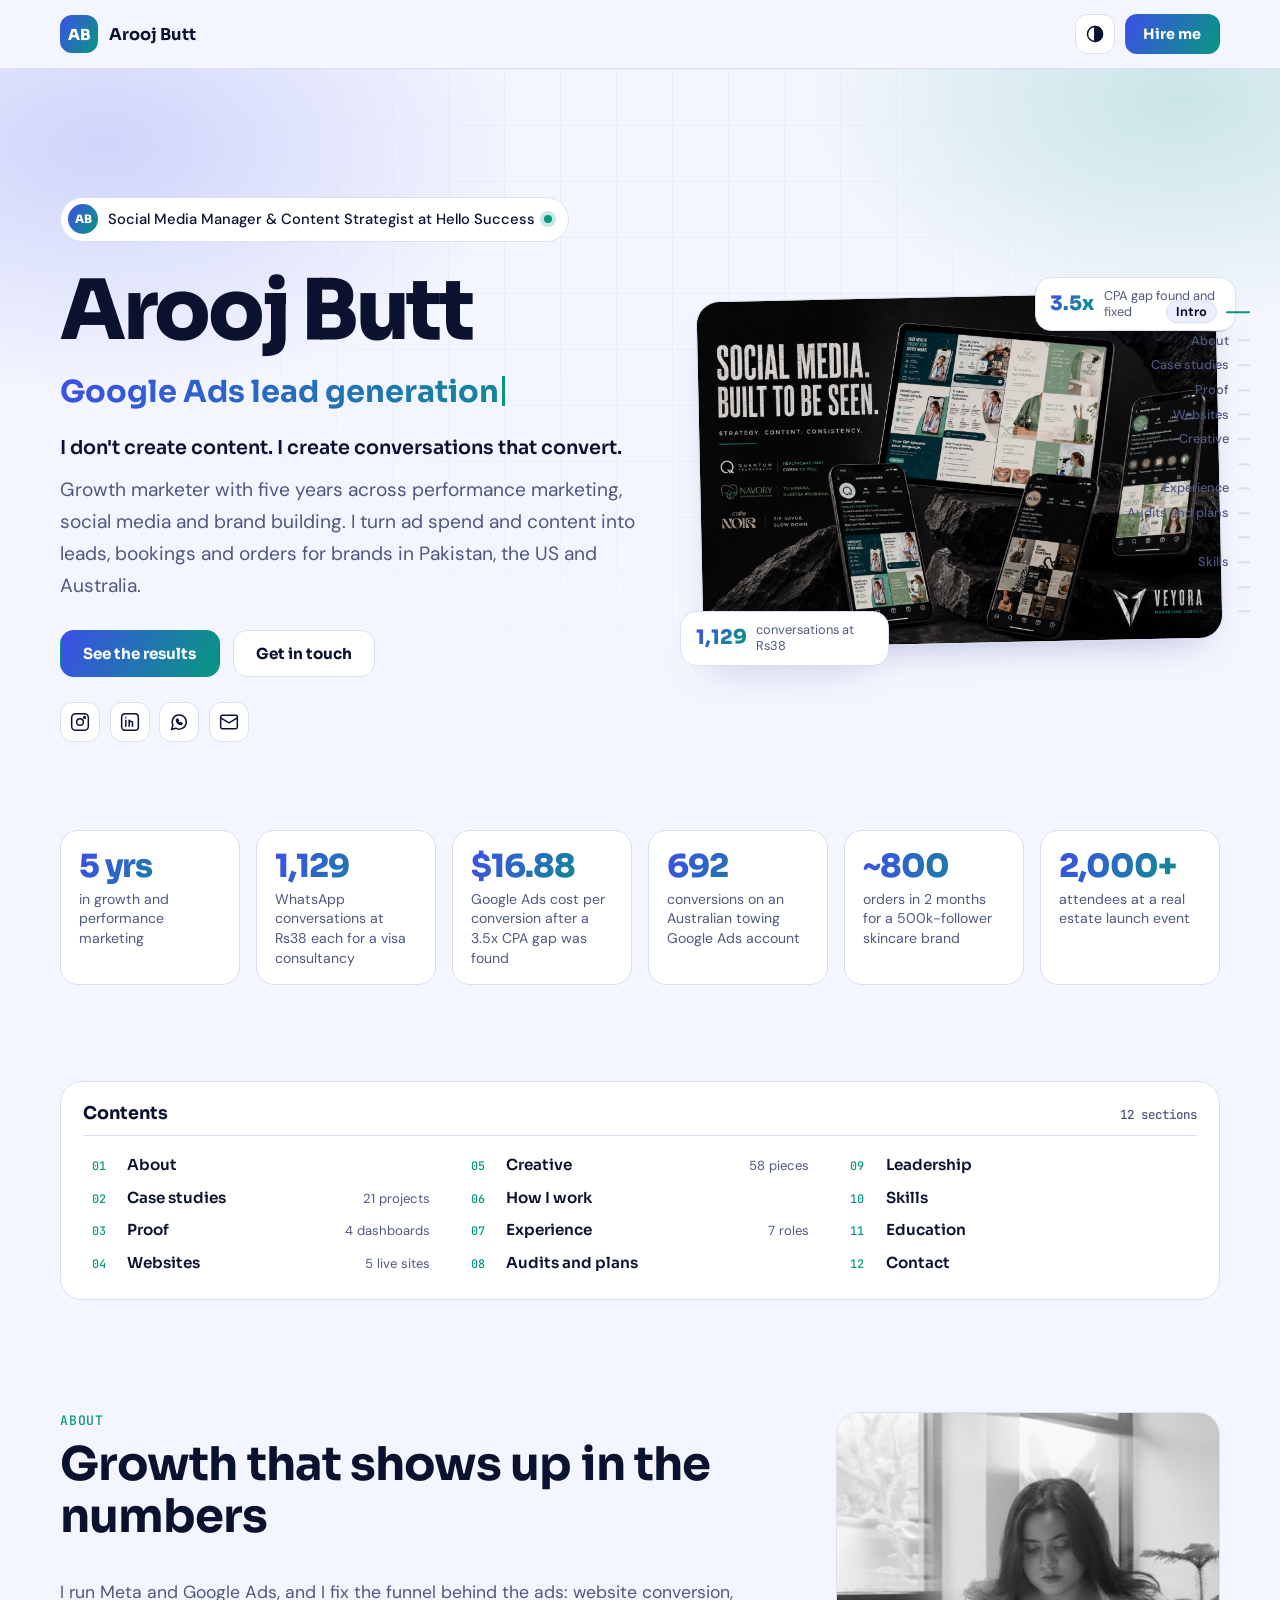
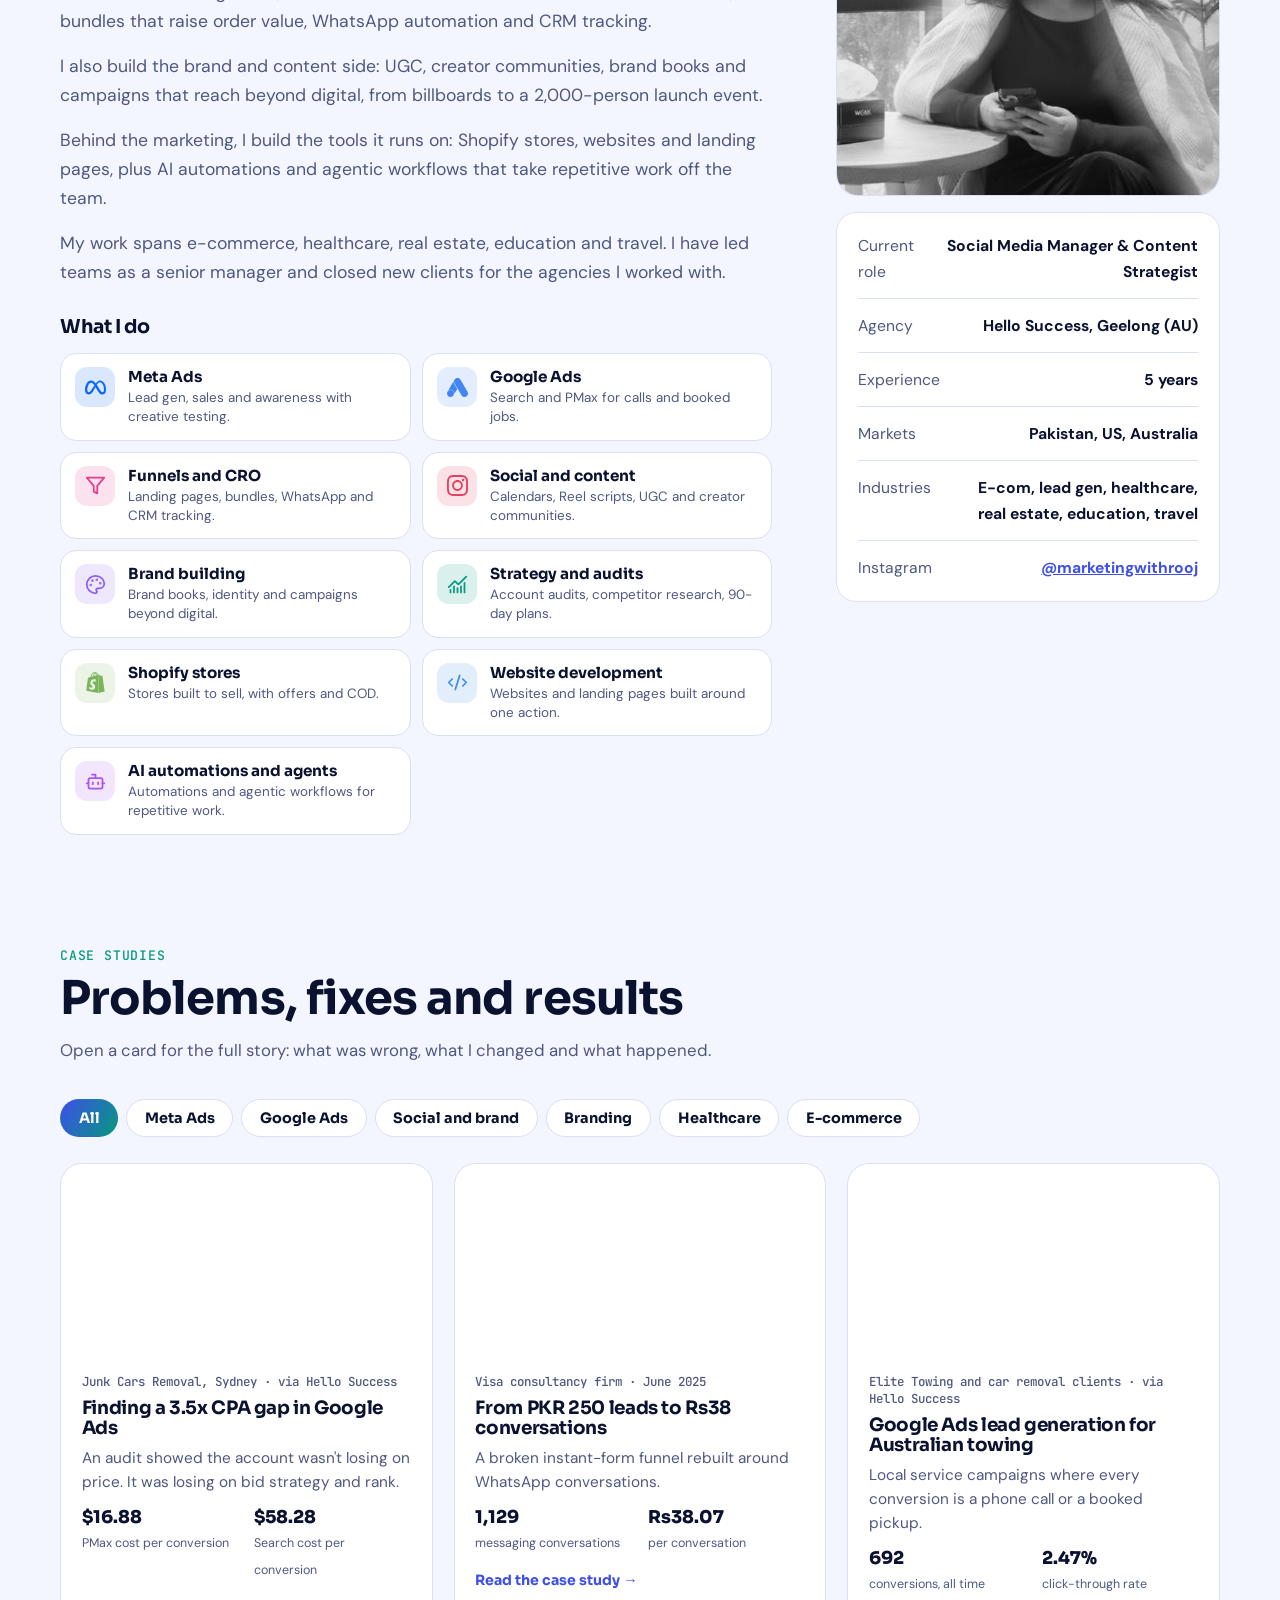
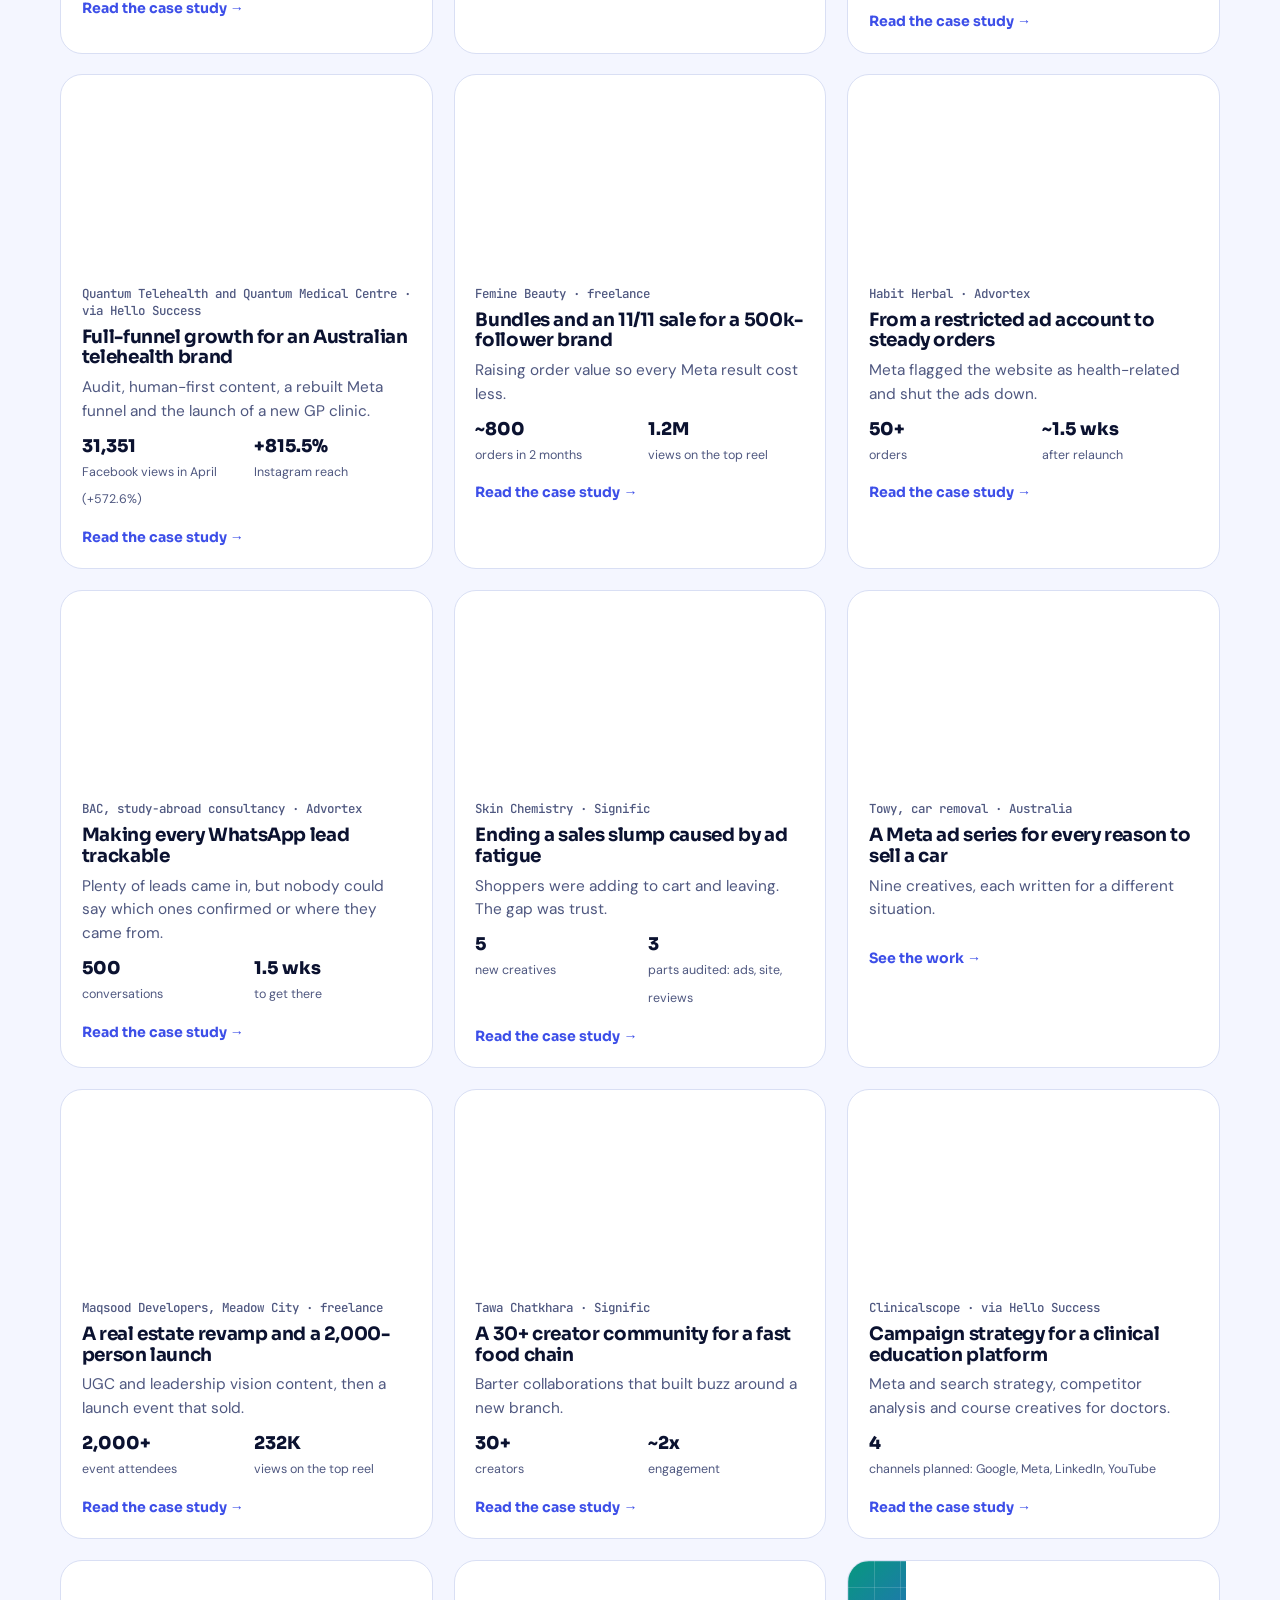
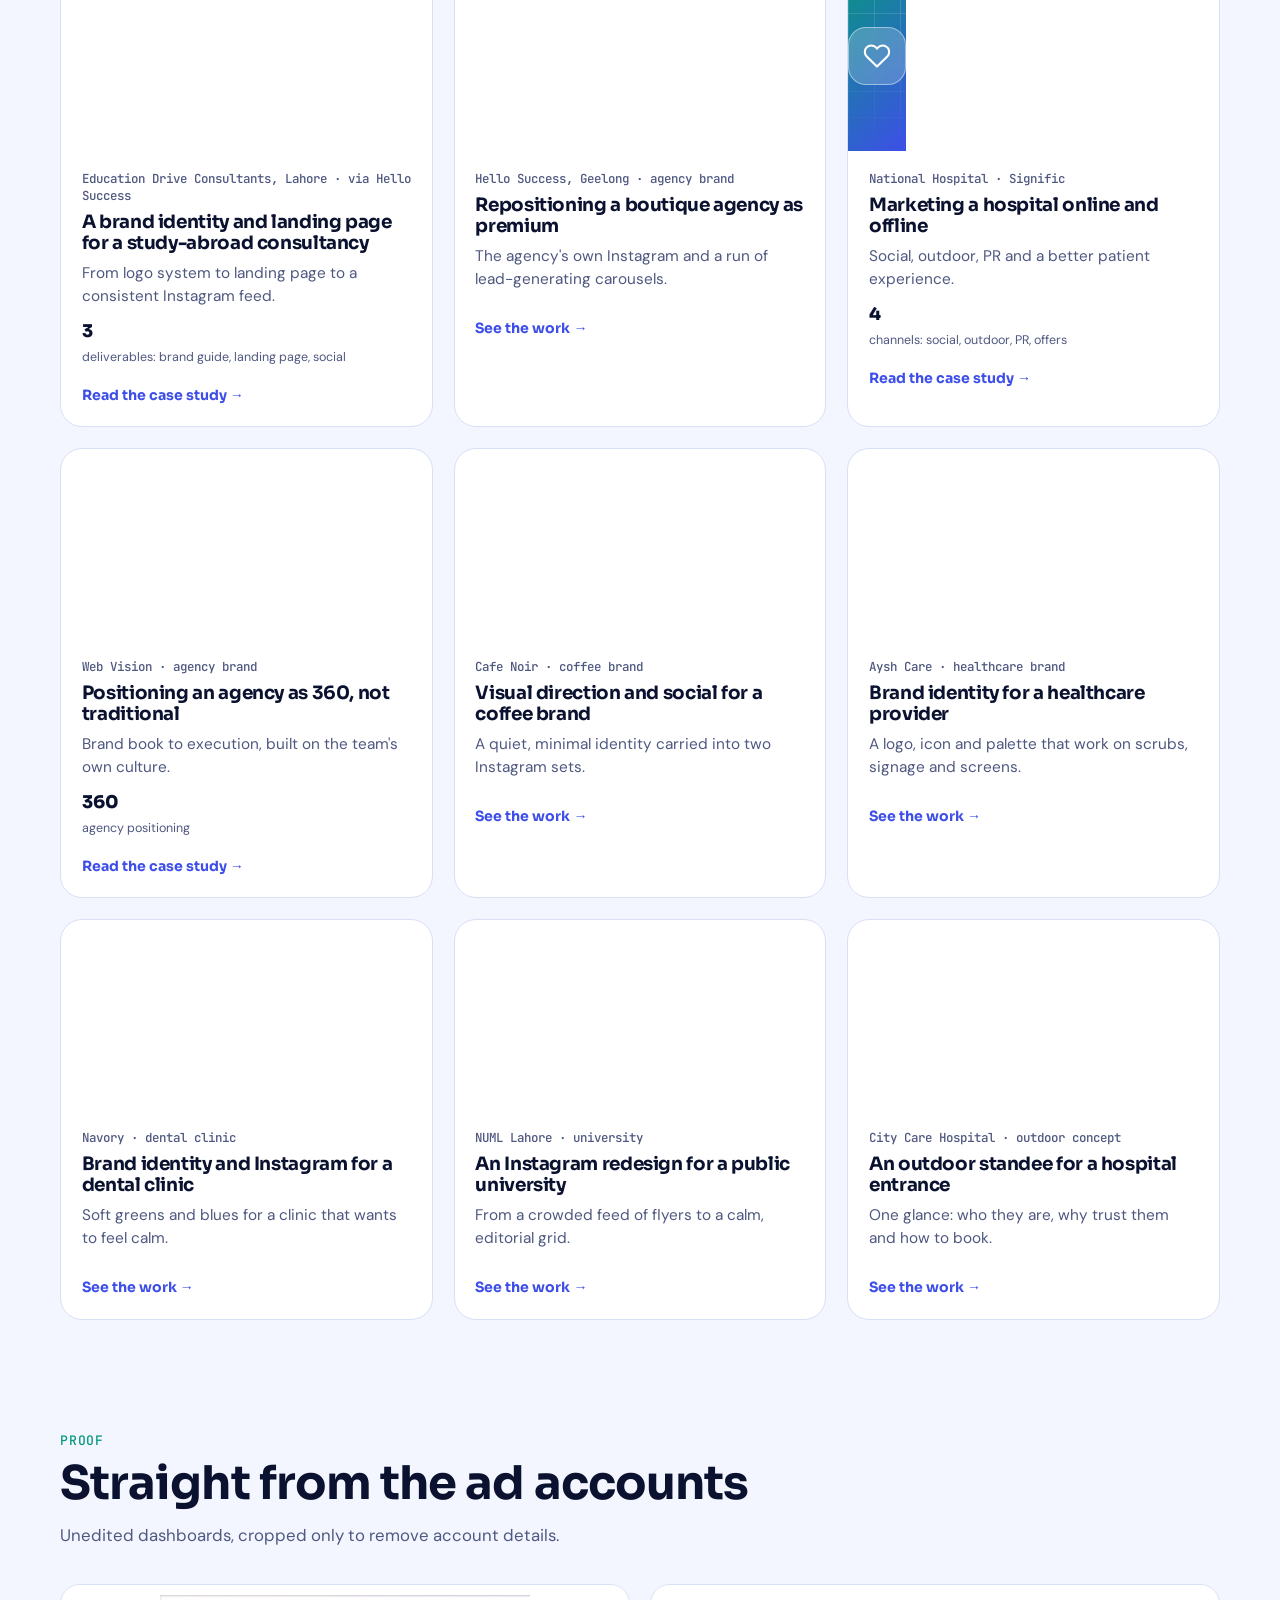
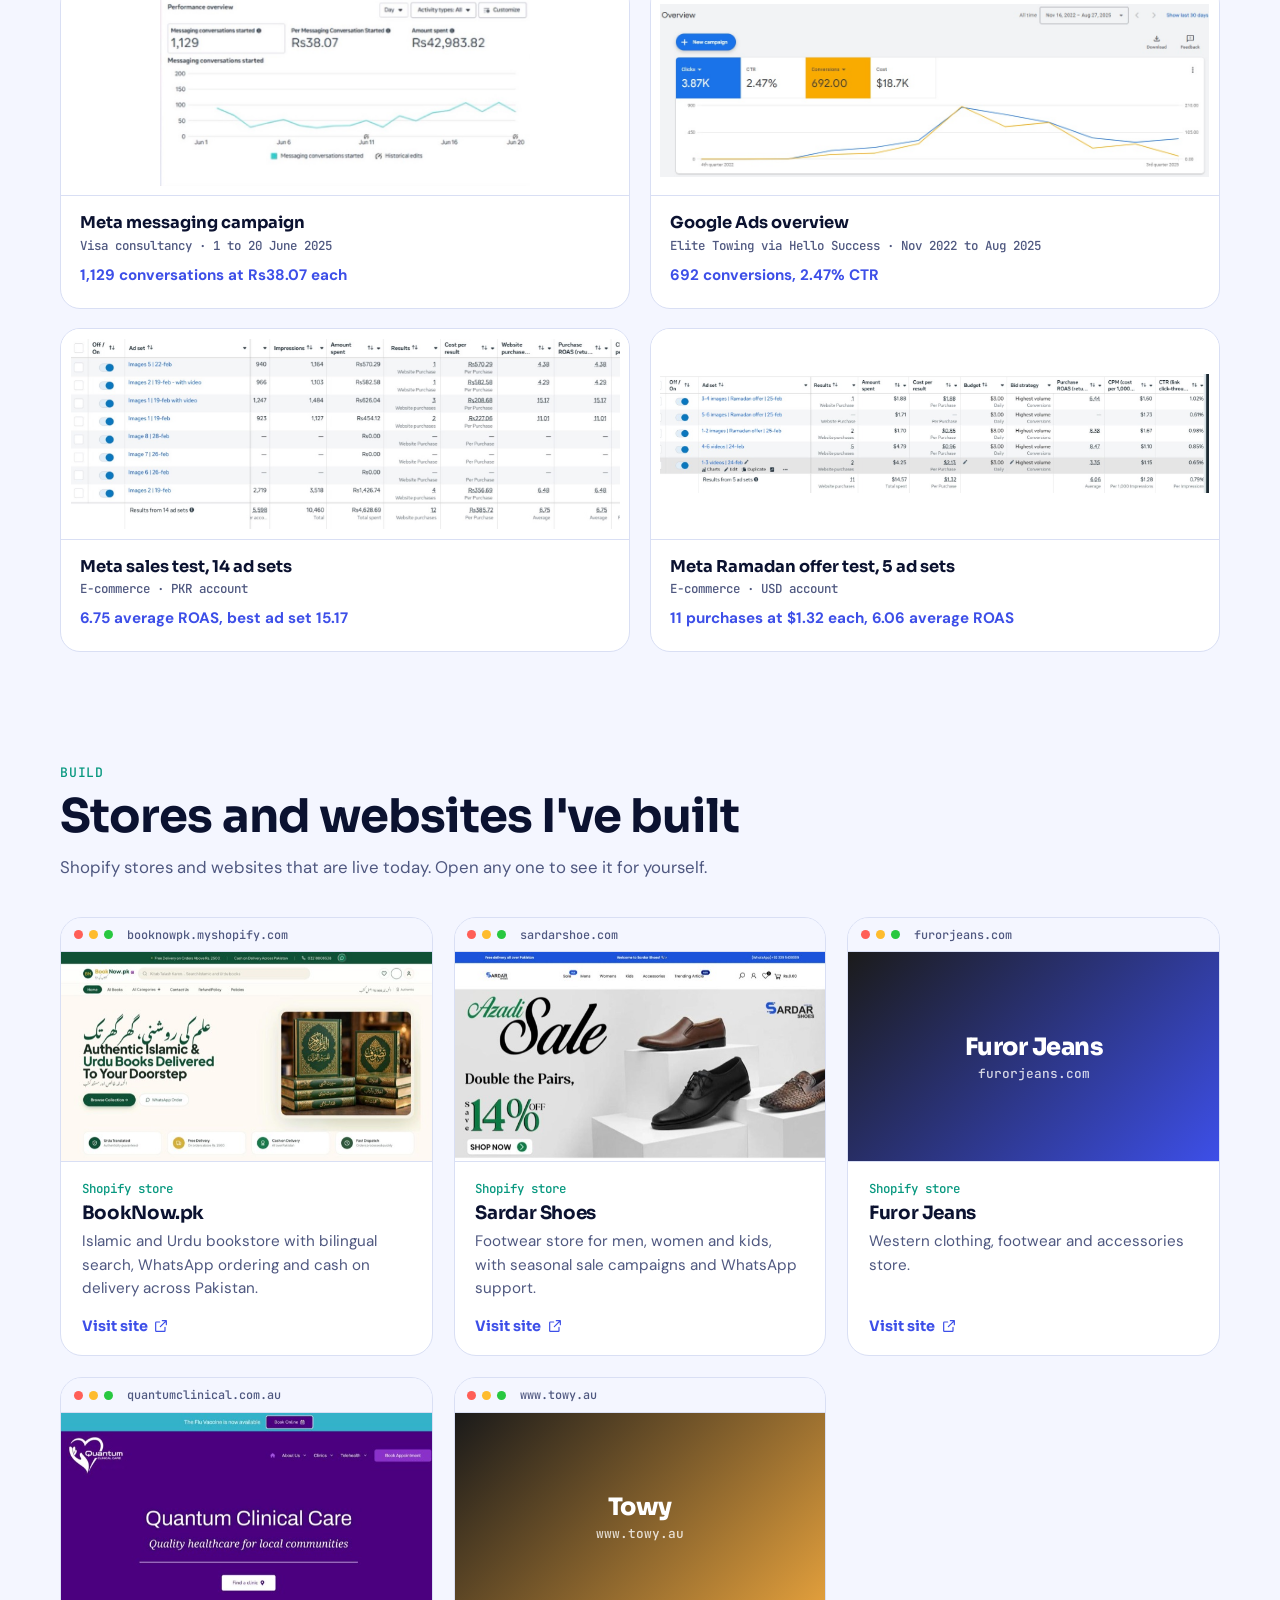
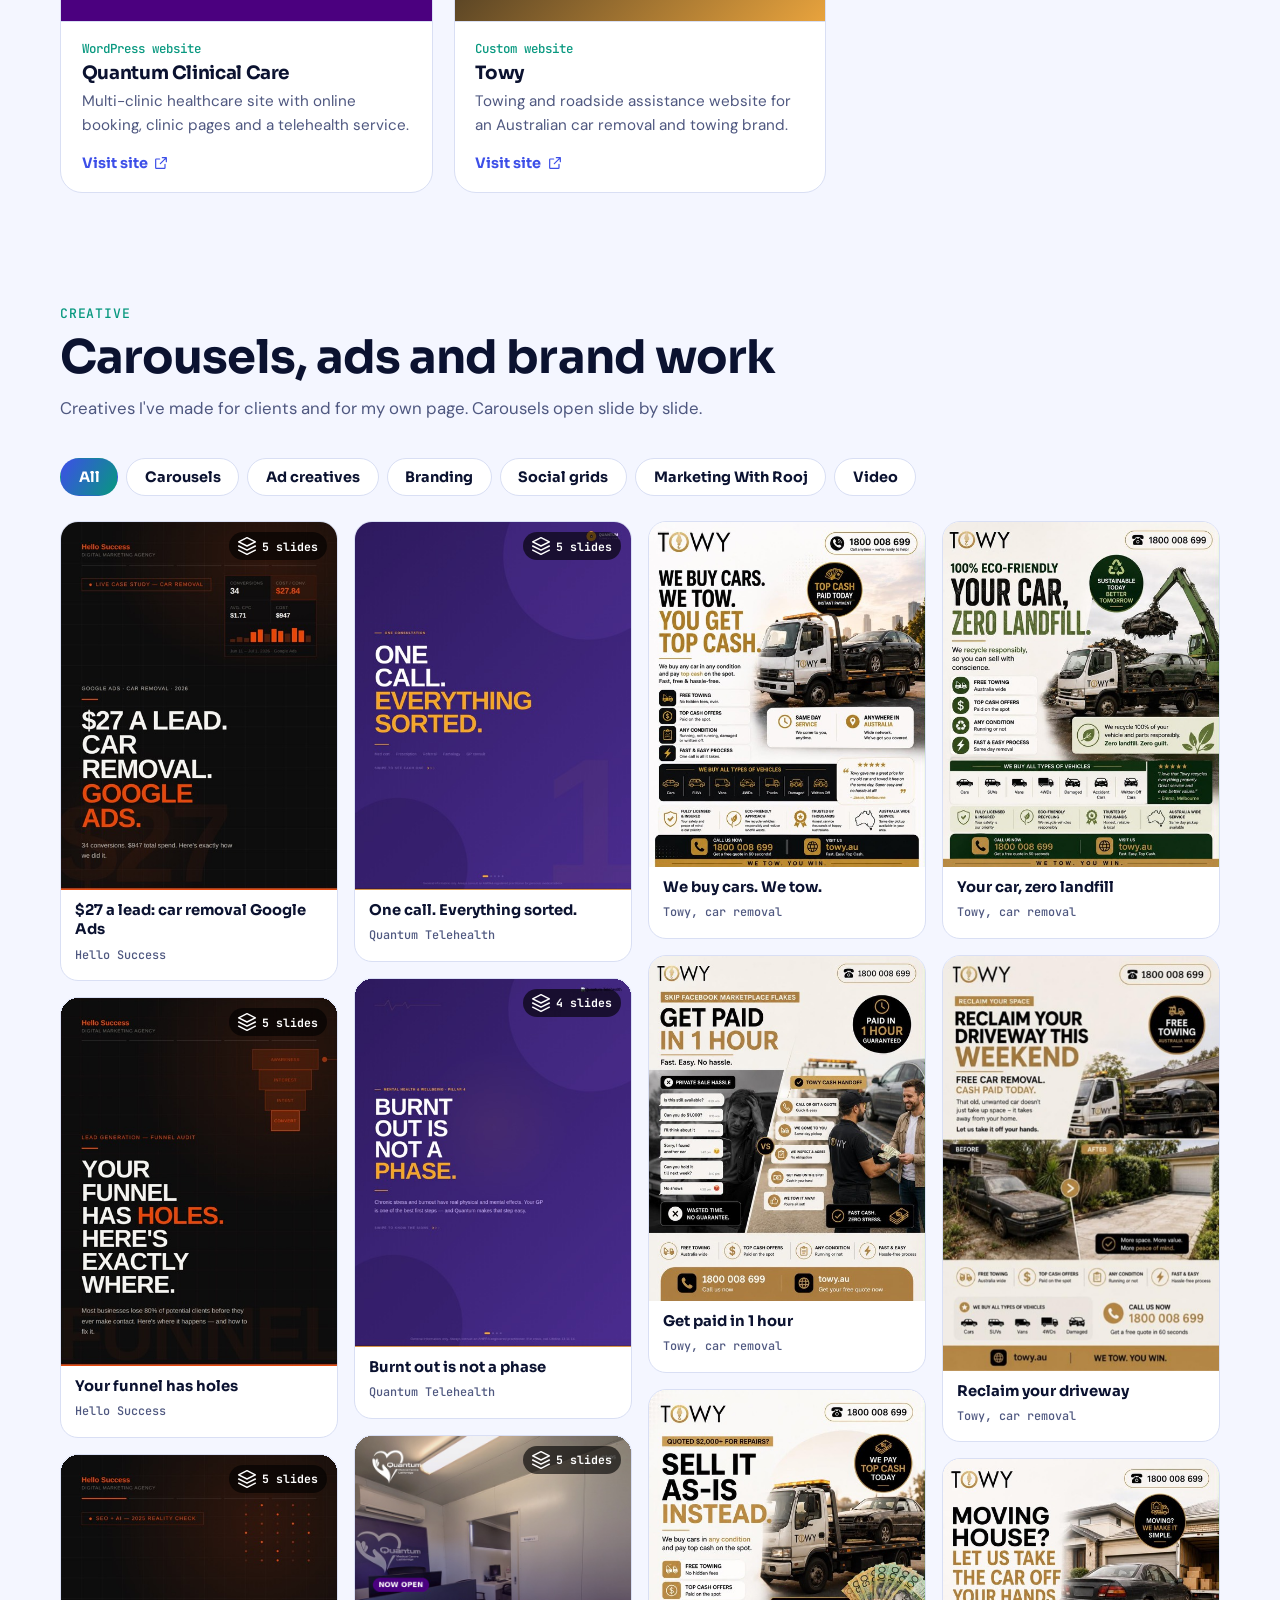
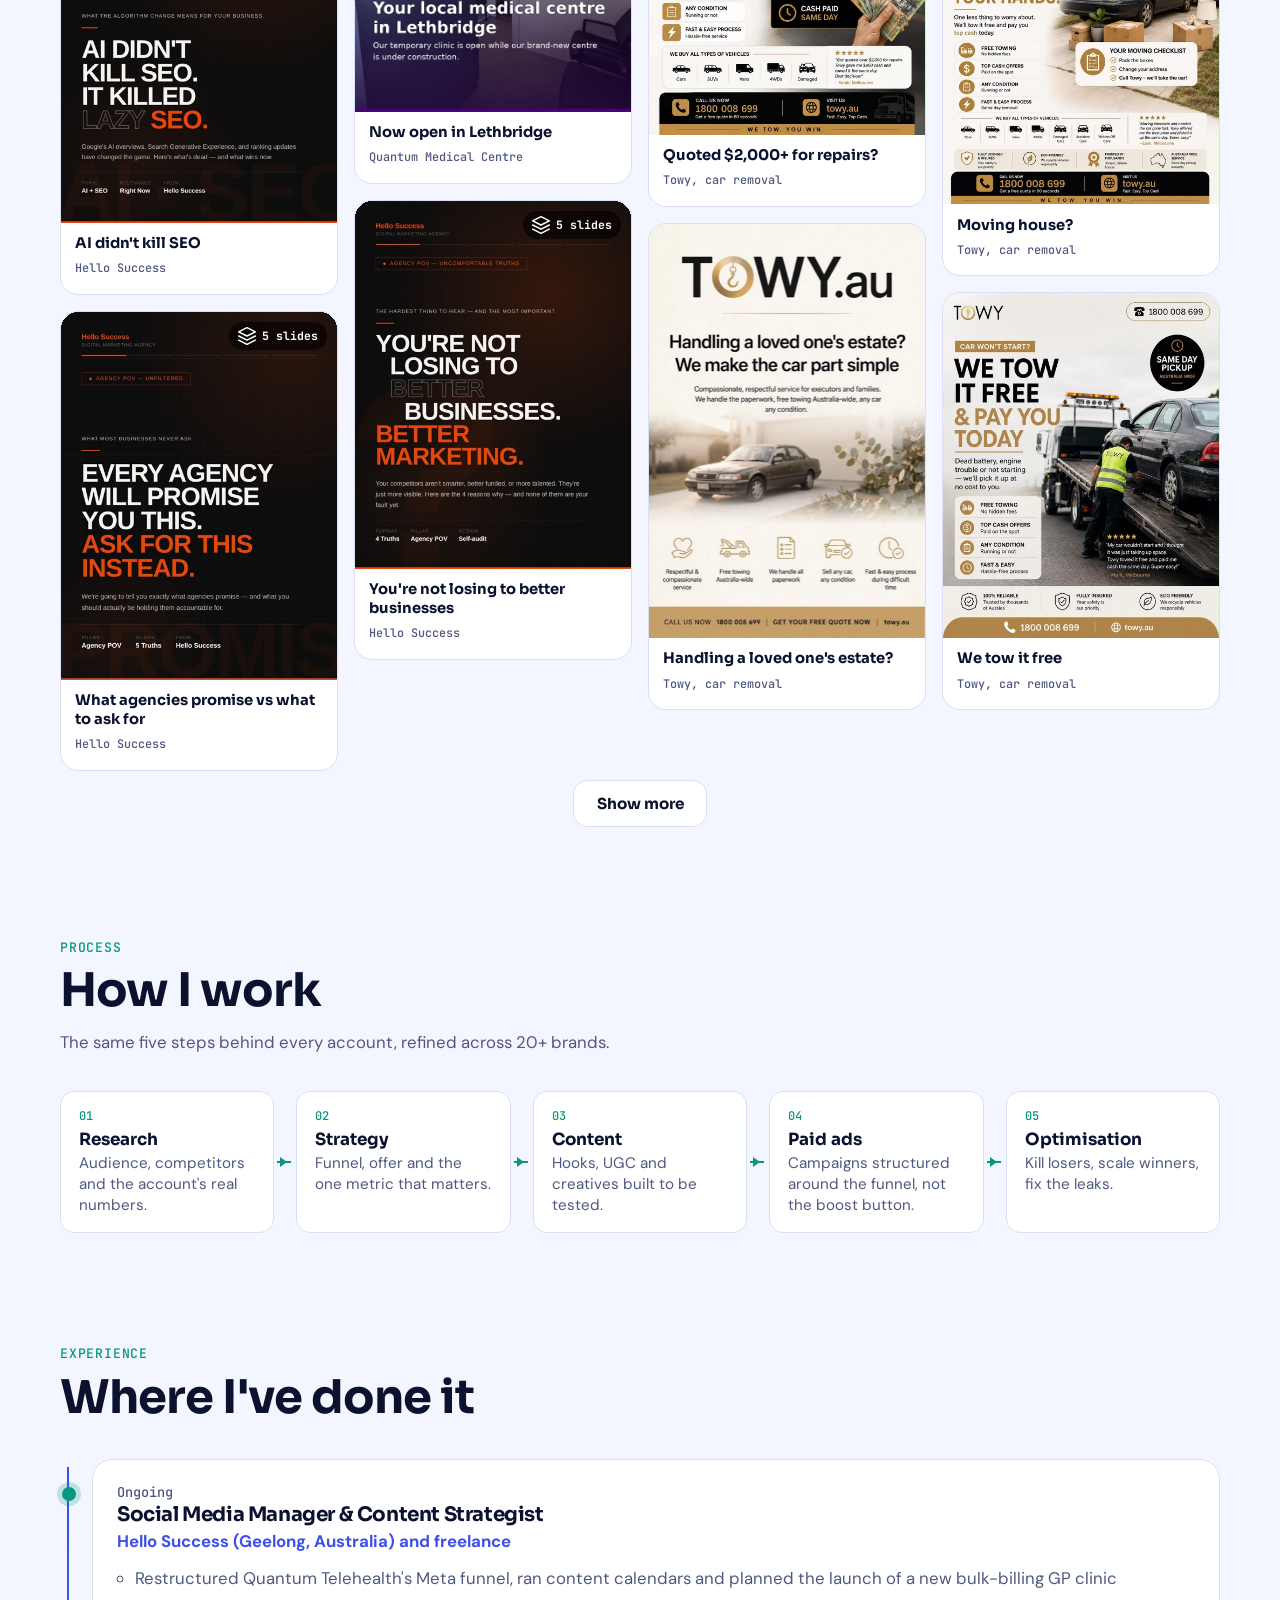
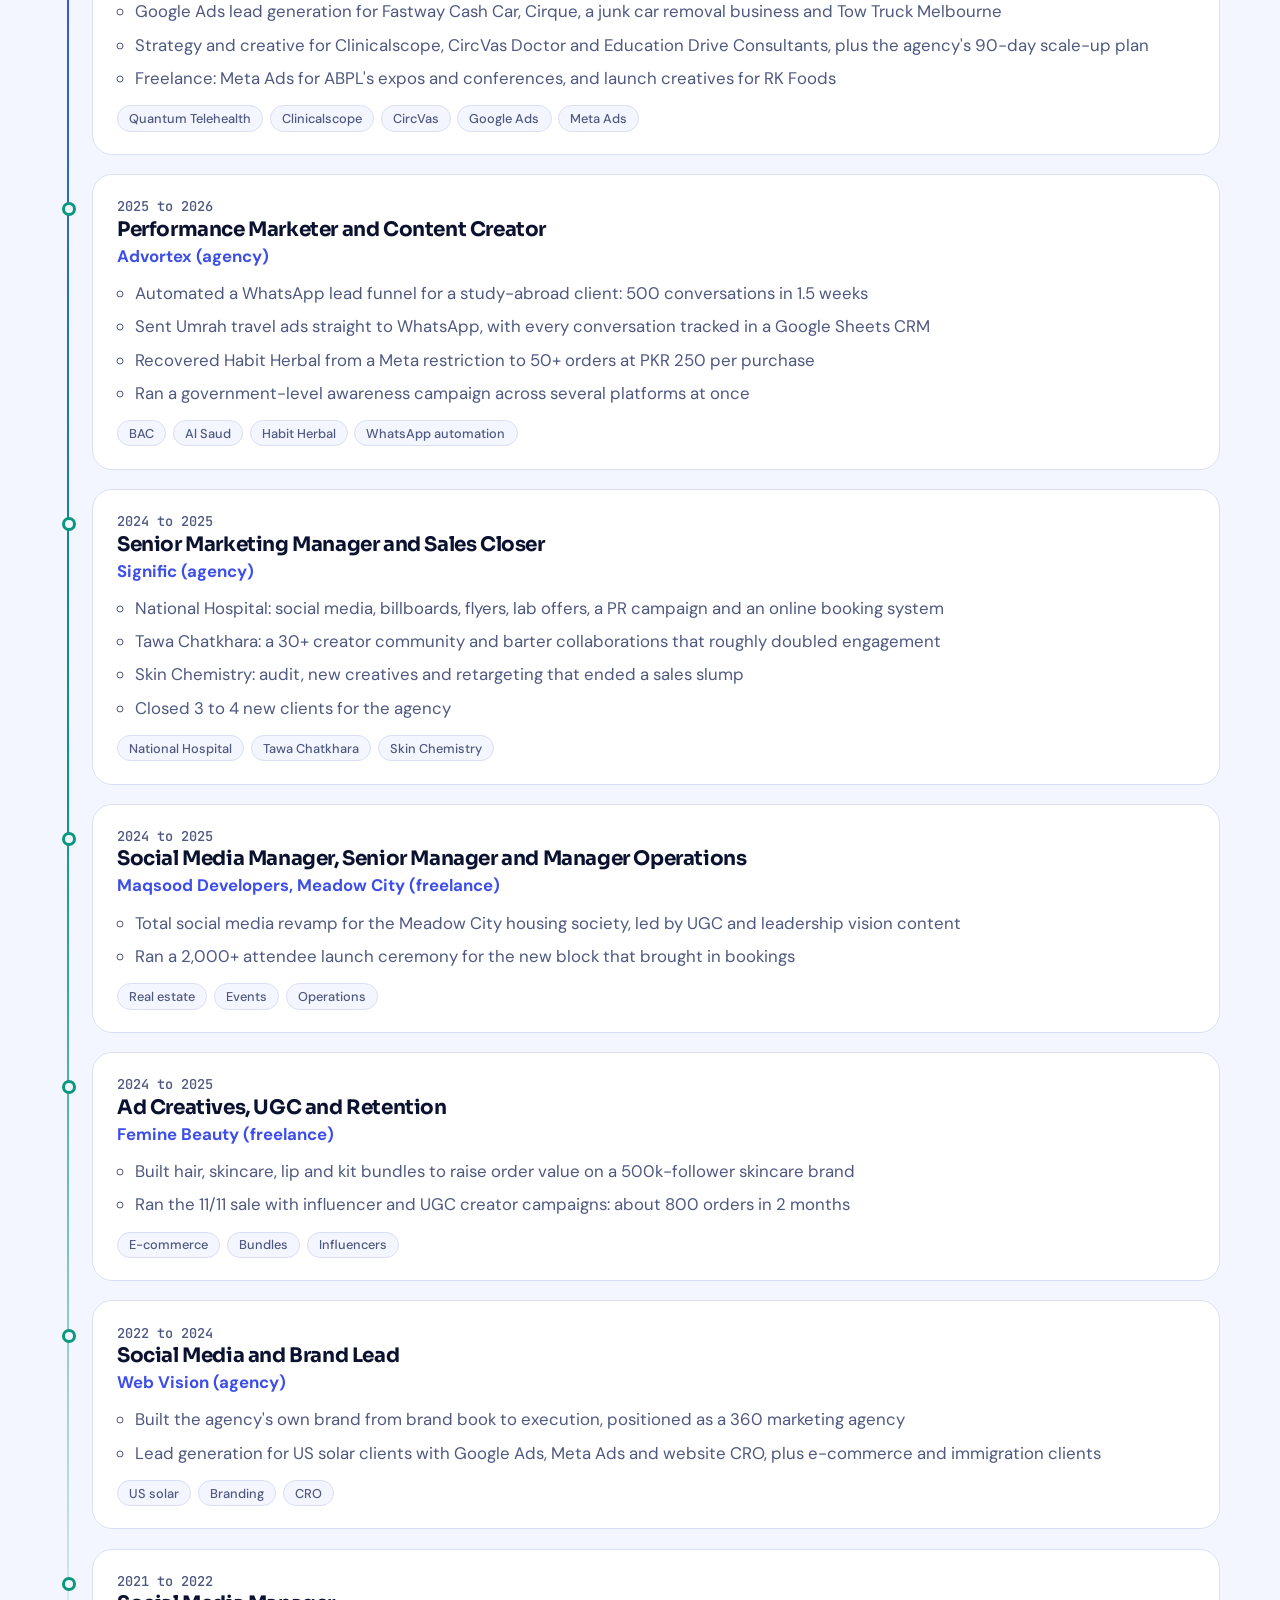
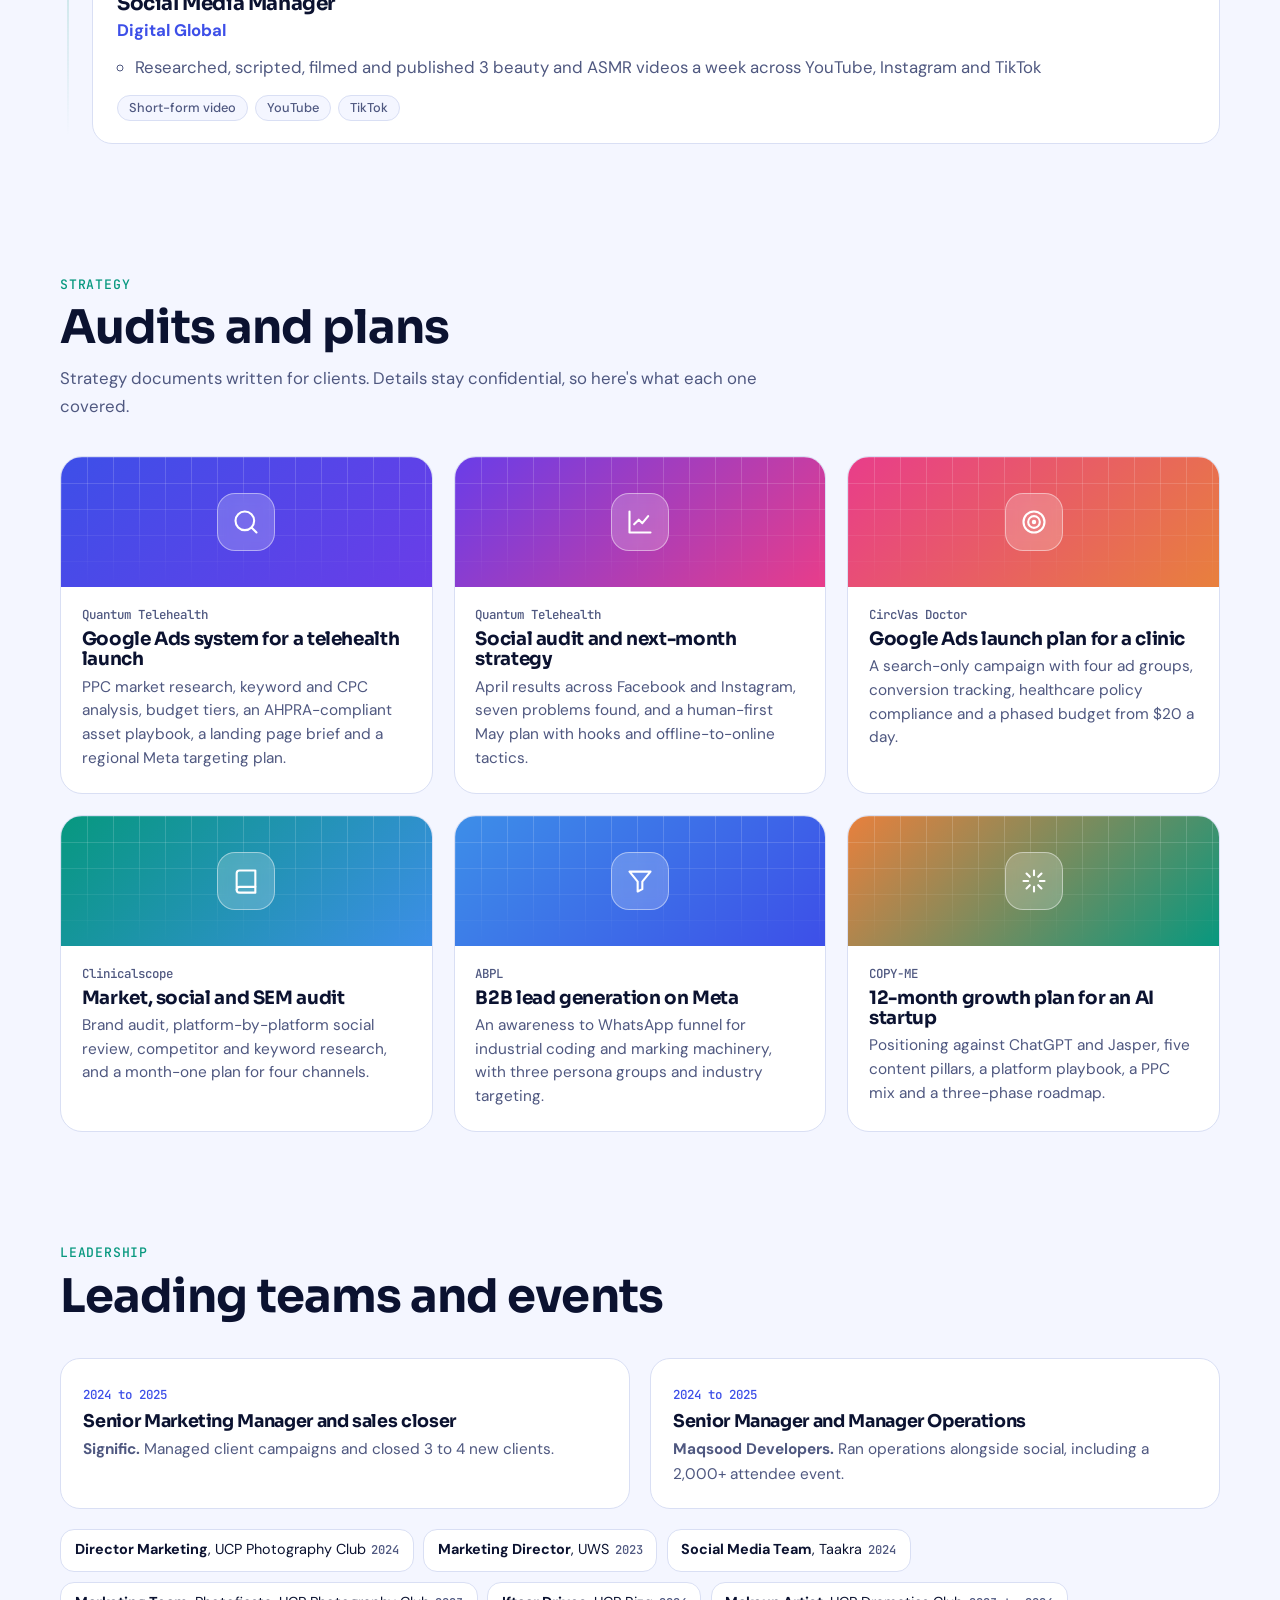
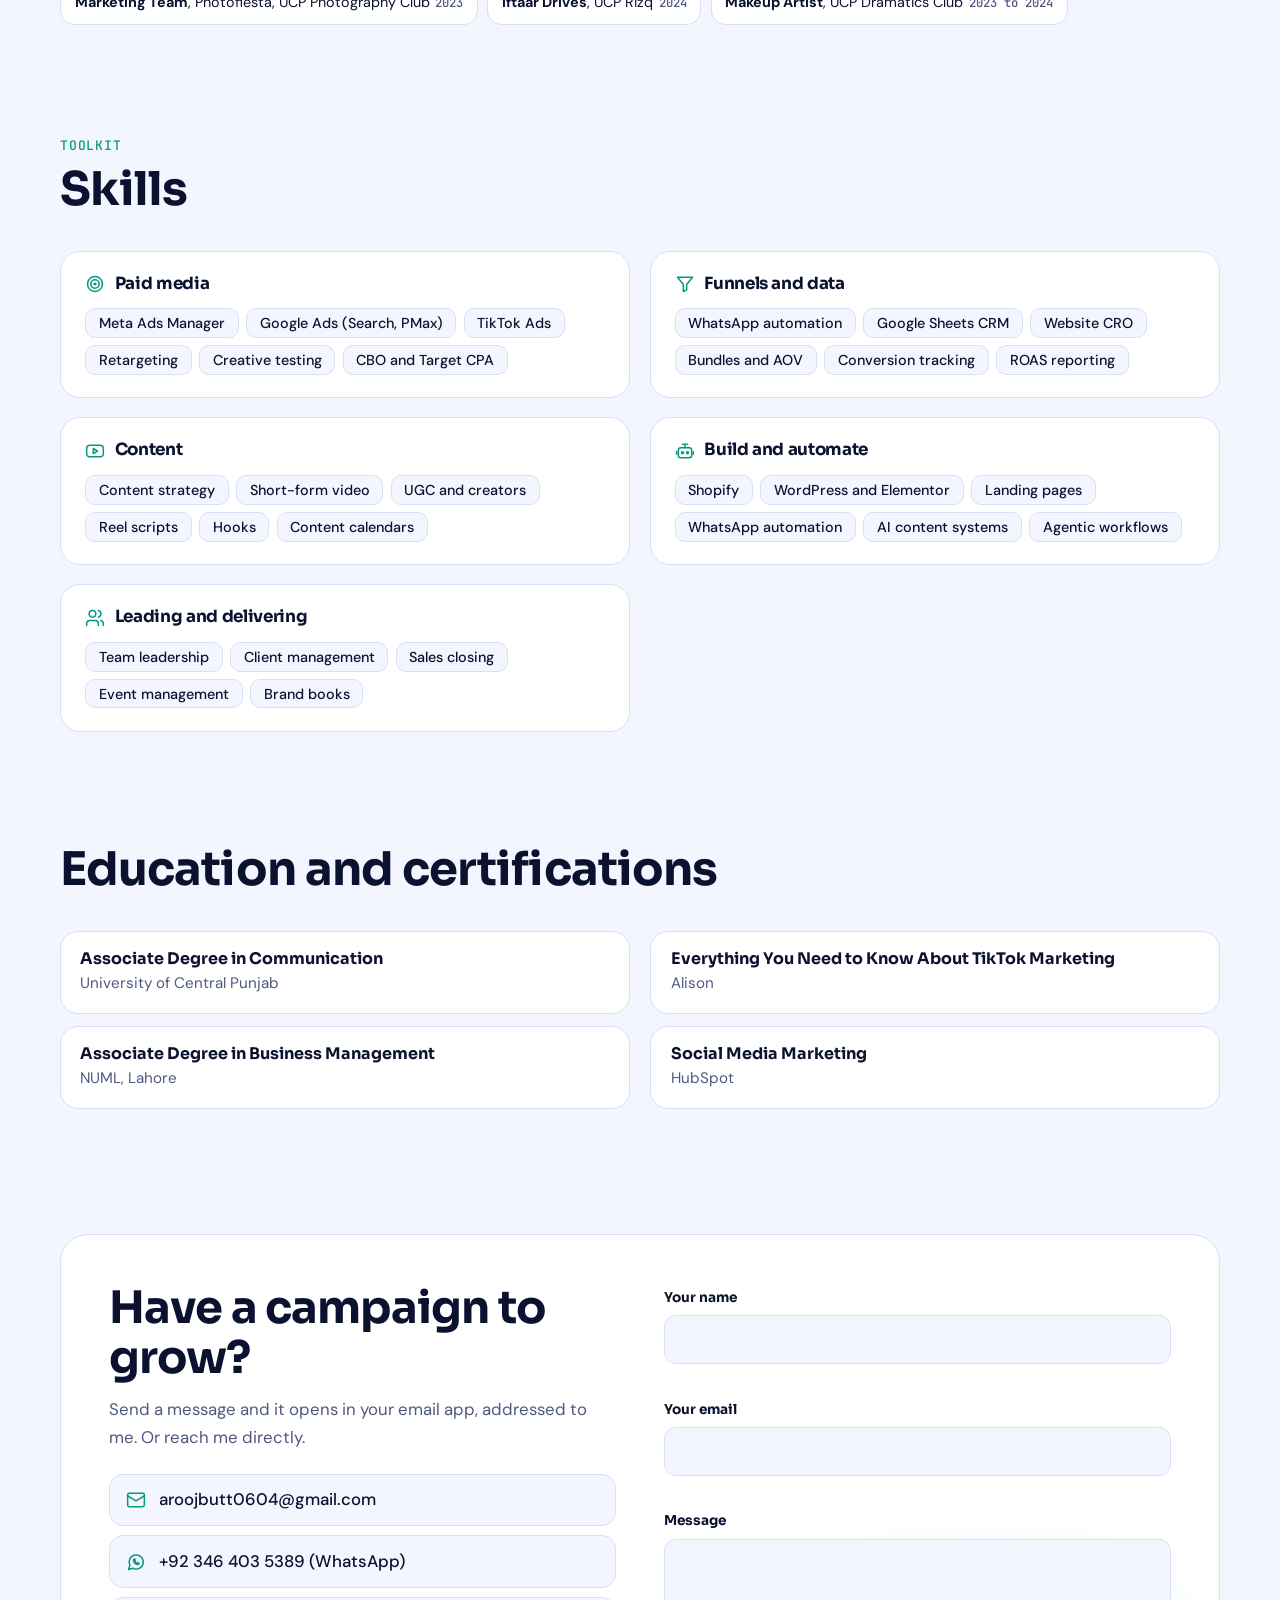
==== index.html @ a3a88d4b "Put services back inside About to remove the empty column gap The About text column was much shorter" ====
<!DOCTYPE html>
<html lang="en">
<head>
<meta charset="utf-8">
<meta name="viewport" content="width=device-width, initial-scale=1, viewport-fit=cover">
<title>Arooj Butt | Growth Marketing and Paid Advertising</title>
<meta name="description" content="Arooj Butt is a growth marketer running Meta Ads, Google Ads, Shopify stores, websites, AI automations, WhatsApp funnels, UGC and brand building for brands in Pakistan, the US and Australia.">
<meta name="author" content="Arooj Butt">
<meta property="og:type" content="website">
<meta property="og:title" content="Arooj Butt | Growth Marketing and Paid Advertising">
<meta property="og:description" content="Arooj Butt is a growth marketer running Meta Ads, Google Ads, Shopify stores, websites, AI automations, WhatsApp funnels, UGC and brand building for brands in Pakistan, the US and Australia.">
<meta property="og:image" content="assets/img/og-image.jpg">
<meta name="twitter:card" content="summary_large_image">
<meta name="theme-color" content="#3D4FE8">
<link rel="icon" href="favicon.svg" type="image/svg+xml">
<link rel="preconnect" href="https://fonts.googleapis.com">
<link rel="preconnect" href="https://fonts.gstatic.com" crossorigin>
<link href="https://fonts.googleapis.com/css2?family=Sora:wght@500;600;700;800&family=DM+Sans:ital,opsz,wght@0,9..40,400;0,9..40,500;0,9..40,700&family=JetBrains+Mono:wght@400;500&display=swap" rel="stylesheet">
<link rel="stylesheet" href="assets/css/style.css?v=14">
</head>
<body data-page="index">
<a class="skip" href="#main">Skip to content</a>
<header class="top">
  <div class="wrap nav">
    <a class="logo" href="#top"><i>AB</i><span>Arooj Butt</span></a>
    <div class="tools">
      <button class="icon-btn" id="themeBtn" type="button" aria-label="Switch colour theme"><svg class="i" viewBox="0 0 24 24"><circle cx="12" cy="12" r="9"/><path d="M12 3v18"/><path d="M12 3a9 9 0 0 1 0 18z" fill="currentColor"/></svg></button>
      <a class="btn primary sm" href="#contact">Hire me</a>
    </div>
  </div>
</header>

<nav class="secnav" id="secnav" aria-label="Sections"></nav>
<button class="secpill" id="secpill" type="button" aria-controls="secsheet" aria-expanded="false" hidden></button>
<div class="secsheet" id="secsheet" role="dialog" aria-label="All sections" hidden><div class="toc-head"><b>Jump to</b><button type="button" id="secsheetClose">close</button></div><ol></ol></div>
<div class="toc-backdrop" id="secBackdrop" hidden></div>

<main id="main">
<section class="hero" id="top" data-label="Intro">
  <div class="wrap hero-grid">
    <div>
      <div class="status"><b>AB</b><span id="statusText"></span><span class="dot" aria-hidden="true"></span></div>
      <h1 id="heroName">Arooj Butt</h1>
      <div class="role grad"><span id="role"></span><span class="caret" aria-hidden="true"></span></div>
      <p class="tagline" id="tagline"></p>
      <p class="lede" id="lede"></p>
      <div class="cta"><a class="btn primary" href="#work">See the results</a><a class="btn" href="#contact">Get in touch</a></div>
      <div class="socials" id="heroSocials"></div>
    </div>
    <div class="hero-visual">
      <div class="frame"><img id="heroImg" alt="Social media design work for Quantum Telehealth, Navory and Cafe Noir shown on phones and a tablet" width="1600" height="1066" fetchpriority="high"></div>
      <div class="chip-float c1"><b>1,129</b><span>conversations at Rs38</span></div>
      <div class="chip-float c2"><b>3.5x</b><span>CPA gap found and fixed</span></div>
    </div>
  </div>
</section>

<section class="s" style="padding-top:0" aria-label="Key results">
  <div class="wrap"><div class="proof" id="proof"></div></div>
</section>

<section class="s" style="padding-top:0" aria-label="Contents">
  <div class="wrap"><nav class="toc-box" id="tocBox" aria-label="Contents"></nav></div>
</section>

<section class="s" id="about" data-label="About" style="padding-top:1rem">
  <div class="wrap about">
    <div>
      <div class="head"><span class="eyebrow">About</span><h2>Growth that shows up in the numbers</h2></div>
      <div id="aboutText"></div>
      <h3 class="svc-head" id="services">What I do</h3>
      <div class="svc-list" id="svcList"></div>
    </div>
    <div class="about-side">
      <div class="portrait"><img id="portrait" alt="Portrait of Arooj Butt" width="560" height="560" loading="lazy"></div>
      <dl class="facts" id="facts"></dl>
    </div>
  </div>
</section>

<section class="s" id="work" data-label="Case studies" style="padding-top:1rem">
  <div class="wrap">
    <div class="head"><span class="eyebrow">Case studies</span><h2>Problems, fixes and results</h2><p>Open a card for the full story: what was wrong, what I changed and what happened.</p></div>
    <div class="filters" id="caseFilters" role="group" aria-label="Filter case studies"></div>
    <div class="grid" id="cases"></div>
  </div>
</section>

<section class="s" id="results" data-label="Proof" style="padding-top:1rem">
  <div class="wrap">
    <div class="head"><span class="eyebrow">Proof</span><h2>Straight from the ad accounts</h2><p>Unedited dashboards, cropped only to remove account details.</p></div>
    <div class="results" id="resultsWall"></div>
  </div>
</section>

<section class="s" id="websites" data-label="Websites" style="padding-top:1rem">
  <div class="wrap">
    <div class="head"><span class="eyebrow">Build</span><h2>Stores and websites I've built</h2><p>Shopify stores and websites that are live today. Open any one to see it for yourself.</p></div>
    <div class="grid" id="sitesGrid"></div>
  </div>
</section>

<section class="s" id="gallery" data-label="Creative" style="padding-top:1rem">
  <div class="wrap">
    <div class="head"><span class="eyebrow">Creative</span><h2>Carousels, ads and brand work</h2><p>Creatives I've made for clients and for my own page. Carousels open slide by slide.</p></div>
    <div class="filters" id="galFilters" role="group" aria-label="Filter creative work"></div>
    <div class="gallery" id="galleryGrid"></div>
    <div class="more-wrap"><button class="btn" id="galMore" type="button">Show more</button></div>
  </div>
</section>

<section class="s process" id="how-i-work" data-label="How I work" style="padding-top:1rem">
  <div class="wrap">
    <div class="head"><span class="eyebrow">Process</span><h2>How I work</h2><p>The same five steps behind every account, refined across 20+ brands.</p></div>
    <ol class="flow" id="process"></ol>
  </div>
</section>

<section class="s" id="experience" data-label="Experience" style="padding-top:1rem">
  <div class="wrap">
    <div class="head"><span class="eyebrow">Experience</span><h2>Where I've done it</h2></div>
    <ol class="tl" id="timeline"></ol>
  </div>
</section>

<section class="s" id="strategy" data-label="Audits and plans" style="padding-top:1rem">
  <div class="wrap">
    <div class="head"><span class="eyebrow">Strategy</span><h2>Audits and plans</h2><p>Strategy documents written for clients. Details stay confidential, so here's what each one covered.</p></div>
    <div class="grid svc" id="strategyGrid"></div>
  </div>
</section>

<section class="s" id="leadership" data-label="Leadership" style="padding-top:1rem">
  <div class="wrap">
    <div class="head"><span class="eyebrow">Leadership</span><h2>Leading teams and events</h2></div>
    <div class="lead-grid" id="leadFeature"></div>
    <div class="campus" id="campus"></div>
  </div>
</section>

<section class="s" id="skills" data-label="Skills" style="padding-top:1rem">
  <div class="wrap">
    <div class="head"><span class="eyebrow">Toolkit</span><h2>Skills</h2></div>
    <div class="skills" id="skillsGrid"></div>
  </div>
</section>

<section class="s" id="education" data-label="Education" style="padding-top:1rem">
  <div class="wrap">
    <div class="head"><h2>Education and certifications</h2></div>
    <div class="two"><div id="edu"></div><div id="certs"></div></div>
  </div>
</section>

<section class="s" id="contact" data-label="Contact" style="padding-top:1rem">
  <div class="wrap">
    <div class="contact">
      <div>
        <h2>Have a campaign to grow?</h2>
        <p>Send a message and it opens in your email app, addressed to me. Or reach me directly.</p>
        <div class="cl" id="contactLinks"></div>
      </div>
      <form class="mail" id="mailForm">
        <div><label for="fn">Your name</label><input id="fn" required maxlength="80" autocomplete="name"></div>
        <div><label for="fe">Your email</label><input id="fe" type="email" required maxlength="120" autocomplete="email"></div>
        <div><label for="fm">Message</label><textarea id="fm" required maxlength="1500"></textarea></div>
        <button class="btn primary" type="submit">Send message</button>
      </form>
    </div>
  </div>
</section>
</main>
<footer class="f"><div class="wrap">© <span id="year"></span> Arooj Butt · Growth Marketing and Paid Advertising</div></footer>

<dialog id="caseModal" aria-labelledby="mTitle"><div id="caseBody"></div></dialog>

<dialog class="lb" id="lightbox" aria-label="Image viewer">
  <span class="count" id="lbCount"></span>
  <button class="x" type="button" aria-label="Close viewer" data-lb="close"><svg class="i" viewBox="0 0 24 24"><path d="M18 6 6 18M6 6l12 12"/></svg></button>
  <button class="prev" type="button" aria-label="Previous image" data-lb="prev"><svg class="i" viewBox="0 0 24 24"><path d="m15 18-6-6 6-6"/></svg></button>
  <figure><img id="lbImg" alt=""><figcaption id="lbCap"></figcaption><div class="dots" id="lbDots"></div></figure>
  <button class="next" type="button" aria-label="Next image" data-lb="next"><svg class="i" viewBox="0 0 24 24"><path d="m9 18 6-6-6-6"/></svg></button>
</dialog>

<noscript><p style="text-align:center;padding:2rem">This portfolio needs JavaScript to show its work. Email <a href="mailto:aroojbutt0604@gmail.com">aroojbutt0604@gmail.com</a>.</p></noscript>
<script src="assets/js/content.js?v=14"></script>
<script src="assets/js/main.js?v=14"></script>
</body>
</html>
---- assets/css/style.css ----
:root{
  --bg:#F4F6FF; --bg2:#EAEEFF; --card:#FFFFFF; --ink:#0B1230; --muted:#4F5880; --line:#D9DFF4;
  --a1:#3D4FE8; --a2:#07987F; --grad:linear-gradient(120deg,#3D4FE8,#07987F); --on-grad:#FFFFFF;
  --glow1:rgba(61,79,232,.20); --glow2:rgba(7,152,127,.18); --nav-bg:rgba(244,246,255,.86);
  --mark:rgba(7,152,127,.22); --shadow:0 18px 40px -22px rgba(30,40,120,.35);
  --display:"Sora","Helvetica Neue",Arial,sans-serif; --body:"DM Sans",system-ui,"Segoe UI",Arial,sans-serif; --mono:"JetBrains Mono",ui-monospace,Menlo,Consolas,monospace;
  box-sizing:border-box; padding-top:env(safe-area-inset-top,0px); padding-bottom:env(safe-area-inset-bottom,0px);
}
@media (prefers-color-scheme: dark){
  :root:not([data-theme="light"]){
    --bg:#060A18; --bg2:#0B1130; --card:rgba(255,255,255,.045); --ink:#EAF0FF; --muted:#9BA7CF; --line:rgba(255,255,255,.11);
    --a1:#8A98FF; --a2:#34E0C0; --grad:linear-gradient(120deg,#8A98FF,#34E0C0); --on-grad:#060A18;
    --glow1:rgba(110,125,255,.28); --glow2:rgba(52,224,192,.16); --nav-bg:rgba(6,10,24,.82);
    --mark:rgba(52,224,192,.28); --shadow:0 24px 50px -26px rgba(0,0,0,.9);
  }
}
:root[data-theme="dark"]{
  --bg:#060A18; --bg2:#0B1130; --card:rgba(255,255,255,.045); --ink:#EAF0FF; --muted:#9BA7CF; --line:rgba(255,255,255,.11);
  --a1:#8A98FF; --a2:#34E0C0; --grad:linear-gradient(120deg,#8A98FF,#34E0C0); --on-grad:#060A18;
  --glow1:rgba(110,125,255,.28); --glow2:rgba(52,224,192,.16); --nav-bg:rgba(6,10,24,.82);
  --mark:rgba(52,224,192,.28); --shadow:0 24px 50px -26px rgba(0,0,0,.9);
}
*,*::before,*::after{box-sizing:border-box}
html{scroll-padding-top:calc(env(safe-area-inset-top,0px) + 76px);scroll-behavior:smooth}
body{margin:0;background:var(--bg);color:var(--ink);font-family:var(--body);font-size:1.05rem;line-height:1.65;-webkit-font-smoothing:antialiased;overflow-x:hidden}
body::before{content:"";position:fixed;inset:0 0 auto;height:env(safe-area-inset-top,0px);background:var(--nav-bg);backdrop-filter:blur(14px);-webkit-backdrop-filter:blur(14px);z-index:30}
a{color:var(--a1)}
:focus-visible{outline:3px solid var(--a2);outline-offset:3px;border-radius:6px}
.wrap{width:min(1160px,100% - 2.5rem);margin-inline:auto}
h1,h2,h3,h4{font-family:var(--display);margin:0;letter-spacing:-0.02em;line-height:1.12}
p{margin:0 0 1rem}
.sr{position:absolute;width:1px;height:1px;overflow:hidden;clip:rect(0 0 0 0);white-space:nowrap}
.grad{background:var(--grad);-webkit-background-clip:text;background-clip:text;color:transparent}

/* nav */
header.top{position:sticky;top:env(safe-area-inset-top,0px);z-index:20;background:var(--nav-bg);backdrop-filter:blur(14px);-webkit-backdrop-filter:blur(14px);border-bottom:1px solid var(--line)}
.nav{display:flex;align-items:center;justify-content:space-between;gap:1rem;height:68px}
.logo{display:flex;align-items:center;gap:.7rem;text-decoration:none;color:var(--ink);font:700 1.02rem var(--display)}
.logo i{font-style:normal;width:38px;height:38px;border-radius:12px;background:var(--grad);color:var(--on-grad);display:grid;place-items:center;font:800 .95rem var(--display)}
.nav ul{display:flex;gap:.3rem;list-style:none;margin:0;padding:0}
.nav ul a{color:var(--muted);text-decoration:none;font:500 .95rem var(--body);padding:.5rem .85rem;border-radius:999px}
.nav ul a:hover{color:var(--ink);background:var(--card)}
.tools{display:flex;gap:.6rem;align-items:center}
.icon-btn{width:40px;height:40px;border-radius:12px;border:1px solid var(--line);background:var(--card);color:var(--ink);cursor:pointer;display:grid;place-items:center}
.icon-btn:hover{border-color:var(--a1)}
.btn{display:inline-flex;align-items:center;gap:.5rem;font:700 .95rem var(--display);padding:.8rem 1.4rem;border-radius:14px;text-decoration:none;border:1px solid var(--line);color:var(--ink);background:var(--card);cursor:pointer}
.btn:hover{border-color:var(--a1)}
.btn.primary{background:var(--grad);color:var(--on-grad);border-color:transparent}
.btn.primary:hover{filter:brightness(1.08)}
.btn.sm{padding:.6rem 1.1rem;font-size:.9rem;border-radius:12px}
svg.i{width:20px;height:20px;fill:none;stroke:currentColor;stroke-width:1.8;stroke-linecap:round;stroke-linejoin:round}

/* hero */
.hero{position:relative;padding:clamp(4rem,10vw,8rem) 0 clamp(3rem,7vw,5.5rem);overflow:hidden}
.hero::before{content:"";position:absolute;inset:-20% -10% auto -10%;height:120%;background:radial-gradient(40% 40% at 15% 25%,var(--glow1),transparent 70%),radial-gradient(35% 35% at 85% 20%,var(--glow2),transparent 70%);pointer-events:none}
.hero::after{content:"";position:absolute;inset:0;background-image:linear-gradient(var(--line) 1px,transparent 1px),linear-gradient(90deg,var(--line) 1px,transparent 1px);background-size:56px 56px;opacity:.35;-webkit-mask-image:radial-gradient(ellipse at 50% 20%,#000 20%,transparent 72%);mask-image:radial-gradient(ellipse at 50% 20%,#000 20%,transparent 72%);pointer-events:none}
.hero .wrap{position:relative;z-index:1;text-align:center;max-width:880px}
.status{display:inline-flex;align-items:center;gap:.6rem;padding:.4rem .95rem .4rem .45rem;border-radius:999px;border:1px solid var(--line);background:var(--card);font:500 .92rem var(--body);margin-bottom:1.4rem}
.status b{width:30px;height:30px;border-radius:50%;background:var(--grad);color:var(--on-grad);display:grid;place-items:center;font:800 .72rem var(--display)}
.status span.dot{width:8px;height:8px;border-radius:50%;background:var(--a2);box-shadow:0 0 0 4px var(--mark)}
.hero h1{font-size:clamp(2.8rem,8vw,5.8rem);font-weight:800;letter-spacing:-0.04em;margin-bottom:1rem}
.role{font:700 clamp(1.3rem,2.8vw,1.9rem) var(--display);min-height:1.4em;margin-bottom:1.2rem}
.role .caret{display:inline-block;width:3px;height:1em;background:var(--a2);margin-left:3px;vertical-align:-0.12em;animation:blink 1s steps(2) infinite}
.hero .lede{color:var(--muted);font-size:1.2rem;max-width:56ch;margin:0 auto 1.8rem}
.cta{display:flex;flex-wrap:wrap;gap:.8rem;margin-bottom:1.6rem;justify-content:center}
.socials{display:flex;gap:.6rem;justify-content:center}
@keyframes blink{50%{opacity:0}}

/* sections */
section.s{padding:clamp(3.5rem,8vw,6rem) 0}
.head{margin-bottom:2.2rem}
.head h2{font-size:clamp(1.9rem,4.2vw,2.9rem)}
.head p{color:var(--muted);max-width:60ch;margin:.7rem 0 0}
.about{display:grid;grid-template-columns:1.3fr .7fr;gap:clamp(2rem,5vw,4rem);align-items:start}
.about p{color:var(--muted);font-size:1.1rem}
.facts{background:var(--card);border:1px solid var(--line);border-radius:20px;padding:.4rem 1.3rem;margin:0}
.facts div{display:flex;justify-content:space-between;gap:1rem;padding:.85rem 0;border-bottom:1px solid var(--line);font-size:.98rem}
.facts div:last-child{border-bottom:0}
.facts dt{color:var(--muted)}.facts dd{margin:0;font-weight:700;text-align:right}

/* timeline */
.tl{position:relative;margin:0;padding:0 0 0 2rem;list-style:none}
.tl::before{content:"";position:absolute;left:7px;top:8px;bottom:8px;width:2px;background:linear-gradient(var(--a1),var(--a2),transparent)}
.tl li{position:relative;background:var(--card);border:1px solid var(--line);border-radius:20px;padding:1.4rem 1.5rem;margin-bottom:1.2rem}
.tl li::before{content:"";position:absolute;left:calc(-2rem + 1px);top:1.7rem;width:14px;height:14px;border-radius:50%;background:var(--bg);border:3px solid var(--a2)}
.tl li.now::before{background:var(--a2);box-shadow:0 0 0 5px var(--mark)}
.tl .when{font:500 .85rem var(--mono);color:var(--muted)}
.tl h3{font-size:1.25rem;margin:.2rem 0 .1rem}
.tl .org{color:var(--a1);font-weight:700;margin-bottom:.6rem}
.tl p{color:var(--muted);margin-bottom:.8rem}
.tl .chips{margin:0}
.tl .chip{background:var(--bg)}

/* projects */
.filters{display:flex;flex-wrap:wrap;gap:.5rem;margin-bottom:1.6rem}
.filters button{font:700 .9rem var(--display);padding:.55rem 1.1rem;border-radius:999px;border:1px solid var(--line);background:var(--card);color:var(--ink);cursor:pointer}
.filters button[aria-pressed="true"]{background:var(--grad);color:var(--on-grad);border-color:transparent}
.grid{display:grid;grid-template-columns:repeat(3,1fr);gap:1.3rem}
.card{display:flex;flex-direction:column;text-align:left;background:var(--card);border:1px solid var(--line);border-radius:22px;overflow:hidden;cursor:pointer;color:inherit;font:inherit;padding:0;transition:transform .2s,border-color .2s,box-shadow .2s}
.card:hover{transform:translateY(-4px);border-color:var(--a1);box-shadow:var(--shadow)}
.card[hidden]{display:none}
.cover{height:130px;position:relative;display:grid;place-items:center;background:linear-gradient(135deg,var(--c1),var(--c2));overflow:hidden}
.cover::before{content:"";position:absolute;inset:0;background-image:linear-gradient(rgba(255,255,255,.18) 1px,transparent 1px),linear-gradient(90deg,rgba(255,255,255,.18) 1px,transparent 1px);background-size:26px 26px;-webkit-mask-image:linear-gradient(#000,transparent);mask-image:linear-gradient(#000,transparent)}
.cover span{position:relative;width:58px;height:58px;border-radius:18px;background:rgba(255,255,255,.2);border:1px solid rgba(255,255,255,.45);backdrop-filter:blur(6px);display:grid;place-items:center;color:#fff}
.cover svg.i{width:28px;height:28px}
.card .in{padding:1.2rem 1.3rem 1.4rem;display:flex;flex-direction:column;gap:.5rem;flex:1}
.card small{font:500 .78rem var(--mono);color:var(--muted)}
.card h3{font-size:1.15rem}
.card p{color:var(--muted);font-size:.96rem;margin:0;line-height:1.55}
.card .chips{margin-top:auto;padding-top:.6rem}
.card .chip{cursor:inherit;font-size:.78rem;padding:.2rem .65rem}
.card .chip:hover{border-color:var(--line);background:transparent}
.card .more{font:700 .88rem var(--display);color:var(--a1);margin-top:.5rem}

/* skills */
.skills{display:grid;grid-template-columns:repeat(2,1fr);gap:1.2rem}
.sk{background:var(--card);border:1px solid var(--line);border-radius:20px;padding:1.4rem 1.5rem}
.sk h3{font-size:1.05rem;margin-bottom:.9rem;display:flex;align-items:center;gap:.6rem}
.sk h3 svg{color:var(--a2)}
.pills{display:flex;flex-wrap:wrap;gap:.45rem}
.pills span{font:500 .9rem var(--body);padding:.3rem .8rem;border-radius:10px;background:var(--bg);border:1px solid var(--line)}

/* education */
.two{display:grid;grid-template-columns:1fr 1fr;gap:1.3rem}
.edu{background:var(--grad);color:var(--on-grad);border-radius:24px;padding:clamp(1.5rem,3vw,2.2rem)}
.edu h3{font-size:1.5rem;margin-bottom:.5rem}
.edu p{opacity:.92}
.edu .cg{font:800 3.6rem var(--display);letter-spacing:-0.04em;line-height:1;margin-top:1rem}
.edu .cg small{font:500 .95rem var(--body);letter-spacing:0;opacity:.85;margin-left:.4rem}
.lead{background:var(--card);border:1px solid var(--line);border-radius:24px;padding:1.4rem 1.6rem}
.lead h3{font-size:1.2rem;margin-bottom:.4rem}
.lead ul{list-style:none;margin:0;padding:0}
.lead li{padding:.75rem 0;border-bottom:1px solid var(--line)}
.lead li:last-child{border-bottom:0}
.lead li b{display:block;font-size:.98rem}
.lead li span{font:500 .82rem var(--mono);color:var(--muted)}

/* contact */
.contact{background:var(--card);border:1px solid var(--line);border-radius:28px;padding:clamp(1.6rem,4vw,3rem);display:grid;grid-template-columns:1fr 1fr;gap:clamp(1.5rem,4vw,3rem);position:relative;overflow:hidden}
.contact::before{content:"";position:absolute;inset:auto -10% -50% auto;width:60%;height:100%;background:radial-gradient(circle,var(--glow2),transparent 70%);pointer-events:none}
.contact h2{font-size:clamp(1.9rem,4vw,2.8rem);margin-bottom:.8rem}
.contact p{color:var(--muted)}
.cl{display:grid;gap:.6rem;margin-top:1.4rem;position:relative}
.cl a{display:flex;align-items:center;gap:.8rem;text-decoration:none;color:var(--ink);font-weight:500;padding:.7rem 1rem;border:1px solid var(--line);border-radius:14px;background:var(--bg);word-break:break-all}
.cl a:hover{border-color:var(--a2)}
.cl svg{color:var(--a2);flex:none}
form.mail{display:grid;gap:.8rem;position:relative}
form.mail label{font:700 .85rem var(--display)}
form.mail input,form.mail textarea{width:100%;font:500 1rem var(--body);padding:.8rem 1rem;border-radius:12px;border:1px solid var(--line);background:var(--bg);color:var(--ink);margin-top:.3rem}
form.mail textarea{min-height:130px;resize:vertical}
form.mail input:focus,form.mail textarea:focus{outline:none;border-color:var(--a1);box-shadow:0 0 0 3px var(--glow1)}
footer.f{padding:2rem 0 2.5rem;color:var(--muted);font-size:.92rem;text-align:center}

/* modal */
dialog{width:min(780px,calc(100% - 1.5rem));max-height:calc(100% - 3rem);padding:0;border:1px solid var(--line);border-radius:24px;background:var(--bg);color:var(--ink);box-shadow:0 40px 100px -30px rgba(0,0,0,.7)}
dialog::backdrop{background:rgba(3,6,20,.66);backdrop-filter:blur(4px)}
.m-cover{height:110px;position:relative;background:linear-gradient(135deg,var(--c1),var(--c2))}
.m-cover::before{content:"";position:absolute;inset:0;background-image:linear-gradient(rgba(255,255,255,.18) 1px,transparent 1px),linear-gradient(90deg,rgba(255,255,255,.18) 1px,transparent 1px);background-size:26px 26px}
.m-x{position:absolute;right:14px;top:14px;width:40px;height:40px;border-radius:12px;border:1px solid rgba(255,255,255,.5);background:rgba(0,0,0,.25);color:#fff;cursor:pointer;display:grid;place-items:center;z-index:2}
.m-body{padding:1.6rem clamp(1.2rem,4vw,2.2rem) 2rem}
.m-body small{font:500 .82rem var(--mono);color:var(--muted)}
.m-body h2{font-size:clamp(1.5rem,3.4vw,2.1rem);margin:.3rem 0 .7rem}
.m-body>p{color:var(--muted)}
.m-stats{display:flex;flex-wrap:wrap;gap:.8rem;margin:1.1rem 0}
.m-stats div{flex:1 1 120px;background:var(--card);border:1px solid var(--line);border-radius:14px;padding:.8rem 1rem}
.m-stats b{display:block;font:800 1.6rem var(--display);background:var(--grad);-webkit-background-clip:text;background-clip:text;color:transparent}
.m-stats span{font-size:.88rem;color:var(--muted)}
.flow{display:grid;grid-auto-flow:column;grid-auto-columns:1fr;gap:1.4rem;margin:1.2rem 0;padding:0;list-style:none}
.flow li{position:relative;background:var(--card);border:1px solid var(--line);border-radius:14px;padding:.8rem .9rem;font-size:.88rem;line-height:1.4;color:var(--muted)}
.flow li b{display:block;font:700 .95rem var(--display);color:var(--ink);margin-bottom:.15rem}
.flow li:not(:last-child)::after{content:"";position:absolute;right:-1.15rem;top:50%;width:.9rem;height:2px;background:var(--a2);transform:translateY(-50%)}
.flow li:not(:last-child)::before{content:"";position:absolute;right:-1.2rem;top:50%;border:5px solid transparent;border-left:7px solid var(--a2);transform:translateY(-50%)}
.m-body h4{font-size:1rem;margin:1.2rem 0 .5rem}
.m-body ul.pts{margin:0;padding-left:1.2rem;color:var(--muted)}
.m-body ul.pts li{margin-bottom:.45rem}
.m-body .pills{margin-top:.2rem}
.m-links{display:flex;gap:.6rem;margin-top:1.3rem;flex-wrap:wrap}

@media (max-width:960px){
  .about,.two,.contact{grid-template-columns:1fr}
  .grid{grid-template-columns:repeat(2,1fr)}
  .nav ul{display:none}
}
@media (max-width:620px){
  .grid,.skills{grid-template-columns:1fr}
  .flow{grid-auto-flow:row;gap:1.3rem}
  .flow li:not(:last-child)::after{right:auto;left:50%;top:auto;bottom:-1.1rem;width:2px;height:.9rem;transform:translateX(-50%)}
  .flow li:not(:last-child)::before{right:auto;left:50%;top:auto;bottom:-1.25rem;border:5px solid transparent;border-top:7px solid var(--a2);border-left-color:transparent;transform:translateX(-50%)}
  .tl{padding-left:1.6rem}.tl li::before{left:calc(-1.6rem + 1px)}
  .nav .btn.sm{display:none}
}
@media (prefers-reduced-motion:reduce){
  html{scroll-behavior:auto}.hit{animation:none}.role .caret{animation:none}.card{transition:none}
}

.portrait{background:var(--card);border:1px solid var(--line);border-radius:22px;overflow:hidden;margin-bottom:1rem}
.portrait img{display:block;width:100%;height:auto;aspect-ratio:1/1;object-fit:cover}
.card.static{cursor:default}
.card.static:hover{transform:none;box-shadow:none;border-color:var(--line)}
.card.static .in{gap:.35rem}
.card.static .when{font:500 .8rem var(--mono);color:var(--a1)}
.svc{grid-template-columns:repeat(3,1fr)}
.pill-row{display:flex;flex-wrap:wrap;gap:.5rem;justify-content:center;margin:0 0 1.6rem}
.pill-row span{font:500 .88rem var(--body);padding:.3rem .85rem;border-radius:999px;border:1px solid var(--line);background:var(--card);color:var(--muted)}
.cert{background:var(--card);border:1px solid var(--line);border-radius:18px;padding:1rem 1.2rem;margin-bottom:.8rem}
.cert b{display:block;font:700 1rem var(--display)}
.cert span{color:var(--muted);font-size:.95rem}
@media (max-width:960px){.svc{grid-template-columns:repeat(2,1fr)}}
@media (max-width:620px){.svc{grid-template-columns:1fr}}

/* ---------- Additions for the GitHub Pages build ---------- */
img{max-width:100%}
.skip{position:absolute;left:-999px;top:0;z-index:50;background:var(--card);color:var(--ink);padding:.6rem 1rem;border-radius:10px}
.skip:focus{left:1rem;top:1rem}
.eyebrow{font:500 .82rem var(--mono);color:var(--a2);letter-spacing:.06em;text-transform:uppercase;margin-bottom:.6rem;display:block}

/* hero: split layout with visual */
.hero .wrap.hero-grid{max-width:1160px;text-align:left;display:grid;grid-template-columns:1.05fr .95fr;gap:clamp(2rem,5vw,4rem);align-items:center}
.hero-grid .pill-row,.hero-grid .cta,.hero-grid .socials{justify-content:flex-start}
.hero-grid .lede{margin-left:0}
.hero-grid h1{font-size:clamp(2.8rem,7vw,5.2rem)}
.tagline{font:600 clamp(1.05rem,1.8vw,1.2rem) var(--display);margin:0 0 .9rem;color:var(--ink)}
.hero-visual{position:relative}
.hero-visual .frame{border-radius:24px;overflow:hidden;border:1px solid var(--line);box-shadow:var(--shadow);background:var(--card);transform:rotate(-1.2deg)}
.hero-visual .frame img{display:block;width:100%;height:auto;aspect-ratio:3/2;object-fit:cover}
.chip-float{position:absolute;display:flex;align-items:center;gap:.6rem;background:var(--card);border:1px solid var(--line);border-radius:16px;padding:.65rem .9rem;box-shadow:var(--shadow);backdrop-filter:blur(10px);-webkit-backdrop-filter:blur(10px)}
:root[data-theme="dark"] .chip-float{background:rgba(11,17,48,.88)}
@media (prefers-color-scheme: dark){:root:not([data-theme="light"]) .chip-float{background:rgba(11,17,48,.88)}}
.chip-float b{font:800 1.25rem var(--display);background:var(--grad);-webkit-background-clip:text;background-clip:text;color:transparent;line-height:1}
.chip-float span{font-size:.8rem;color:var(--muted);line-height:1.25;max-width:13ch}
.chip-float.c1{left:-1.2rem;bottom:-1.4rem}
.chip-float.c2{right:-1rem;top:-1.2rem}

/* proof strip */
.proof{display:grid;grid-template-columns:repeat(6,1fr);gap:1rem}
.proof div{background:var(--card);border:1px solid var(--line);border-radius:18px;padding:1.1rem 1.1rem 1rem}
.proof b{display:block;font:800 clamp(1.5rem,2.6vw,2rem) var(--display);letter-spacing:-.03em;background:var(--grad);-webkit-background-clip:text;background-clip:text;color:transparent;line-height:1.1}
.proof span{display:block;font-size:.88rem;color:var(--muted);line-height:1.4;margin-top:.35rem}

/* process (reuses .flow) */
.process .flow{margin:0}
.process .flow li{padding:1rem 1.1rem;font-size:.95rem}
.process .flow li b{font-size:1.05rem}
.process .flow li i{font:500 .75rem var(--mono);color:var(--a2);font-style:normal;display:block;margin-bottom:.3rem}

/* timeline extras */
.tl ul{margin:0 0 .8rem;padding-left:1.1rem;color:var(--muted)}
.tl ul li{background:none;border:0;padding:0;margin:0 0 .35rem;border-radius:0}
.tl ul li::before{display:none}
.chips{display:flex;flex-wrap:wrap;gap:.4rem}
.chip{font:500 .8rem var(--body);padding:.22rem .7rem;border-radius:999px;border:1px solid var(--line);color:var(--muted)}

/* case study cards with real covers */
.cover.img{background:var(--bg2);height:190px}
.cover.img::before{display:none}
.cover.img img,.cover.img video{position:absolute;inset:0;width:100%;height:100%;object-fit:cover;object-position:top center}
.cover .play{position:absolute;inset:auto auto 12px 12px;width:42px;height:42px;border-radius:50%;background:rgba(0,0,0,.55);display:grid;place-items:center;color:#fff;border:0;backdrop-filter:none}
.card .stat-line{display:flex;gap:1rem;flex-wrap:wrap;margin-top:.2rem}
.card .stat-line b{font:800 1.1rem var(--display);color:var(--ink);display:block}
.card .stat-line span{font-size:.78rem;color:var(--muted)}
.card .stat-line div{min-width:0;flex:1 1 40%}

/* modal media */
.m-cover.img{height:auto;max-height:340px;background:var(--bg2);overflow:hidden}
.m-cover.img::before{display:none}
.m-cover.img img{display:block;width:100%;max-height:340px;object-fit:cover;object-position:top center}
.m-media{display:grid;grid-template-columns:repeat(auto-fill,minmax(150px,1fr));gap:.7rem;margin-top:.4rem}
.m-media button{padding:0;border:1px solid var(--line);border-radius:14px;overflow:hidden;background:var(--card);cursor:zoom-in;aspect-ratio:4/5;position:relative}
.m-media img{width:100%;height:100%;object-fit:cover;object-position:top}
.m-media video{width:100%;height:100%;object-fit:cover;background:#000}
.m-media .is-video{grid-column:1/-1;aspect-ratio:16/9;cursor:default}
.m-media .is-video.tall{aspect-ratio:9/16;max-height:520px;grid-column:auto}
.result-box{background:var(--card);border:1px solid var(--line);border-left:4px solid var(--a2);border-radius:14px;padding:.9rem 1.1rem;color:var(--ink)}
dialog[open]{animation:pop .22s ease-out}
@keyframes pop{from{opacity:0;transform:translateY(12px) scale(.98)}to{opacity:1;transform:none}}

/* results wall */
.results{display:grid;grid-template-columns:repeat(2,1fr);gap:1.2rem}
.results figure{margin:0;background:var(--card);border:1px solid var(--line);border-radius:20px;overflow:hidden;display:flex;flex-direction:column}
.results button{all:unset;cursor:zoom-in;display:block;background:#fff;border-bottom:1px solid var(--line)}
.results button:focus-visible{outline:3px solid var(--a2);outline-offset:-3px}
.results img{display:block;width:100%;height:210px;object-fit:contain;padding:.6rem}
.results figcaption{padding:1rem 1.2rem 1.2rem}
.results figcaption b{display:block;font:700 1.02rem var(--display)}
.results figcaption small{display:block;font:500 .78rem var(--mono);color:var(--muted);margin:.2rem 0 .45rem}
.results figcaption span{color:var(--a1);font-weight:700;font-size:.95rem}

/* gallery: masonry columns */
.gallery{columns:4 240px;column-gap:1rem}
.g-item{break-inside:avoid;margin:0 0 1rem;display:block;width:100%;padding:0;border:1px solid var(--line);border-radius:18px;overflow:hidden;background:var(--card);color:inherit;font:inherit;text-align:left;cursor:zoom-in;transition:transform .2s,box-shadow .2s,border-color .2s}
.g-item:hover{transform:translateY(-3px);box-shadow:var(--shadow);border-color:var(--a1)}
.g-item[hidden]{display:none}
.g-item .ph{position:relative;background:var(--bg2)}
.g-item img{display:block;width:100%;height:auto}
.g-item .meta{display:block;padding:.7rem .9rem .8rem}
.g-item .meta b{display:block;font:700 .92rem var(--display);line-height:1.3}
.g-item .meta small{font:500 .74rem var(--mono);color:var(--muted)}
.g-badge{position:absolute;top:10px;right:10px;font:700 .72rem var(--mono);padding:.25rem .55rem;border-radius:999px;background:rgba(0,0,0,.62);color:#fff;display:flex;align-items:center;gap:.3rem}
.g-item video{display:block;width:100%;background:#000}
.g-item.vid{cursor:default}
.more-wrap{text-align:center;margin-top:.6rem}

/* lightbox */
dialog.lb{width:100%;height:100%;max-width:none;max-height:none;margin:0;border:0;border-radius:0;box-shadow:none;background:rgba(3,6,20,.94);color:#fff;align-items:center;justify-content:center;padding:3.5rem 4rem}
dialog.lb[open]{display:flex;animation:none}
dialog.lb::backdrop{background:transparent}
.lb figure{margin:0;display:flex;flex-direction:column;align-items:center;gap:.8rem;max-width:100%;max-height:100%}
.lb img{max-width:min(1100px,100%);max-height:calc(100vh - 9rem);object-fit:contain;border-radius:12px;box-shadow:0 30px 80px rgba(0,0,0,.6);background:#fff}
.lb figcaption{color:#E6EAFF;text-align:center;font-size:.95rem}
.lb figcaption small{display:block;font:500 .78rem var(--mono);color:#9BA7CF;margin-top:.15rem}
.lb button{position:absolute;width:48px;height:48px;border-radius:14px;border:1px solid rgba(255,255,255,.25);background:rgba(255,255,255,.08);color:#fff;cursor:pointer;display:grid;place-items:center}
.lb button:hover{background:rgba(255,255,255,.18)}
.lb .x{top:14px;right:14px}
.lb .prev{left:14px;top:50%;transform:translateY(-50%)}
.lb .next{right:14px;top:50%;transform:translateY(-50%)}
.lb .count{position:absolute;top:22px;left:20px;font:500 .85rem var(--mono);color:#9BA7CF}
.lb .dots{display:flex;gap:6px;justify-content:center}
.lb .dots i{width:7px;height:7px;border-radius:50%;background:rgba(255,255,255,.3)}
.lb .dots i.on{background:#34E0C0}

/* leadership */
.lead-grid{display:grid;grid-template-columns:repeat(2,1fr);gap:1.2rem}
.lead-grid .feature{background:var(--card);border:1px solid var(--line);border-radius:20px;padding:1.3rem 1.4rem}
.lead-grid .feature small{font:500 .78rem var(--mono);color:var(--a1)}
.lead-grid .feature h3{font-size:1.1rem;margin:.25rem 0 .35rem}
.lead-grid .feature p{color:var(--muted);margin:0;font-size:.96rem}
.campus{display:flex;flex-wrap:wrap;gap:.6rem;margin-top:1.2rem}
.campus span{background:var(--card);border:1px solid var(--line);border-radius:14px;padding:.55rem .85rem;font-size:.9rem}
.campus span b{font-weight:700}
.campus span em{font-style:normal;color:var(--muted);font:500 .76rem var(--mono);margin-left:.35rem}

/* scroll reveal */
.rv{opacity:0;transform:translateY(18px);transition:opacity .6s ease,transform .6s ease}
.rv.in{opacity:1;transform:none}

@media (max-width:1100px){.proof{grid-template-columns:repeat(3,1fr)}}
@media (max-width:960px){
  .hero .wrap.hero-grid{grid-template-columns:1fr;text-align:center}
  .hero-grid .pill-row,.hero-grid .cta,.hero-grid .socials{justify-content:center}
  .hero-grid .lede{margin-left:auto}
  .hero-visual{max-width:620px;margin:1rem auto 0}
  .results,.lead-grid{grid-template-columns:1fr}
  .process .flow{grid-auto-flow:row;gap:1.3rem}
  .process .flow li:not(:last-child)::after{right:auto;left:50%;top:auto;bottom:-1.1rem;width:2px;height:.9rem;transform:translateX(-50%)}
  .process .flow li:not(:last-child)::before{right:auto;left:50%;top:auto;bottom:-1.25rem;border:5px solid transparent;border-top:7px solid var(--a2);border-left-color:transparent;transform:translateX(-50%)}
}
@media (max-width:620px){
  .proof{grid-template-columns:repeat(2,1fr)}
  .chip-float{display:none}
  .lb{padding:3.5rem .5rem 4.5rem}
  .lb .prev,.lb .next{top:auto;bottom:12px;transform:none}
  .lb .prev{left:calc(50% - 60px)}.lb .next{right:calc(50% - 60px)}
  .results img{height:160px}
}
@media (prefers-reduced-motion:reduce){.rv{opacity:1;transform:none;transition:none}.g-item{transition:none}dialog[open]{animation:none}}
#cases .cover{height:190px}
.cover.img.shot{background:#fff}
.cover.img.shot img{object-fit:contain;object-position:center;padding:.6rem}
@media (max-width:620px){.gallery{columns:2;column-gap:.65rem}.g-item{margin-bottom:.65rem;border-radius:14px}.g-item .meta{padding:.5rem .6rem .6rem}.g-item .meta b{font-size:.82rem}.g-badge{top:6px;right:6px;font-size:.66rem}}

/* stores and websites */
.site{display:flex;flex-direction:column;background:var(--card);border:1px solid var(--line);border-radius:22px;overflow:hidden;transition:transform .2s,border-color .2s,box-shadow .2s}
.site:hover{transform:translateY(-4px);border-color:var(--a1);box-shadow:var(--shadow)}
.site-shot{display:block;padding:0;border:0;border-bottom:1px solid var(--line);background:var(--bg2);cursor:zoom-in;text-align:left;text-decoration:none;color:inherit;font:inherit}
a.site-shot{cursor:pointer}
.site-bar{display:flex;align-items:center;gap:6px;padding:.55rem .8rem;background:var(--bg);border-bottom:1px solid var(--line)}
.site-bar i{width:9px;height:9px;border-radius:50%;background:var(--line)}
.site-bar i:nth-child(1){background:#FF5F57}.site-bar i:nth-child(2){background:#FEBC2E}.site-bar i:nth-child(3){background:#28C840}
.site-bar em{font:500 .74rem var(--mono);font-style:normal;color:var(--muted);margin-left:.5rem;white-space:nowrap;overflow:hidden;text-overflow:ellipsis}
.site-shot img{display:block;width:100%;aspect-ratio:16/9;object-fit:cover;object-position:top}
.site-ph{display:grid;place-content:center;gap:.2rem;text-align:center;aspect-ratio:16/9;background:linear-gradient(135deg,var(--c1),var(--c2));color:#fff}
.site-ph b{font:800 1.5rem var(--display);letter-spacing:-.02em}
.site-ph small{font:500 .8rem var(--mono);opacity:.8}
.site .in{padding:1.1rem 1.3rem 1.3rem;display:flex;flex-direction:column;gap:.4rem;flex:1}
.site .in small{font:500 .78rem var(--mono);color:var(--a2)}
.site .in h3{font-size:1.15rem}
.site .in p{color:var(--muted);font-size:.95rem;margin:0;line-height:1.55}
.site .visit{margin-top:auto;padding-top:.6rem;display:inline-flex;align-items:center;gap:.35rem;font:700 .9rem var(--display);text-decoration:none;color:var(--a1)}
.site .visit svg.i{width:16px;height:16px}
@media (prefers-reduced-motion:reduce){.site{transition:none}}

/* contents sidebar (Wikipedia-style table of contents) */
:root{--toc-w:268px}
.nav-left{display:flex;align-items:center;gap:.7rem}
.toc{position:fixed;top:calc(env(safe-area-inset-top,0px) + 69px);left:0;bottom:0;width:var(--toc-w);overflow-y:auto;overscroll-behavior:contain;padding:1.3rem .9rem 2.5rem 1.2rem;border-right:1px solid var(--line);background:var(--bg);z-index:18;font-size:.9rem;transform:translateX(-100%);visibility:hidden;transition:transform .25s ease,visibility .25s}
body.toc-open .toc{transform:none;visibility:visible;box-shadow:var(--shadow)}
.toc-head{display:flex;justify-content:space-between;align-items:baseline;padding:0 .5rem .7rem;margin-bottom:.4rem;border-bottom:1px solid var(--line)}
.toc-head b{font:700 1rem var(--display)}
.toc-head button{font:500 .78rem var(--mono);color:var(--a1);background:none;border:0;cursor:pointer;padding:.2rem .3rem}
.toc ol{list-style:none;margin:0;padding:0}
.toc li{position:relative}
.toc a{display:flex;gap:.5rem;padding:.32rem 1.6rem .32rem .5rem;border-radius:8px;color:var(--muted);text-decoration:none;line-height:1.35}
.toc a:hover{background:var(--card);color:var(--ink)}
.toc a .n{font:500 .72rem var(--mono);min-width:1.7rem;padding-top:.12rem;opacity:.75;flex:none}
.toc li.active>a{color:var(--ink);background:var(--card);font-weight:700;box-shadow:inset 3px 0 0 var(--a2)}
.toc .sub-toggle{position:absolute;right:.15rem;top:.2rem;width:24px;height:24px;border:0;background:none;color:var(--muted);cursor:pointer;border-radius:6px;display:grid;place-items:center;transition:transform .2s}
.toc .sub-toggle:hover{background:var(--card);color:var(--ink)}
.toc li.open>.sub-toggle{transform:rotate(90deg)}
.toc ol ol{display:none;margin:.1rem 0 .45rem .95rem;padding-left:.4rem;border-left:1px solid var(--line)}
.toc li.open>ol{display:block}
.toc ol ol a{font-size:.84rem;padding:.24rem .5rem}
.toc-backdrop{position:fixed;inset:0;background:rgba(3,6,20,.55);z-index:17}
.flash{outline:3px solid var(--a2);outline-offset:4px;border-radius:22px;transition:outline-color .6s}

@media (prefers-reduced-motion:reduce){.toc,.toc .sub-toggle{transition:none}}

/* header nav active state */
.nav ul a.active{color:var(--ink);background:var(--card);box-shadow:inset 0 -2px 0 var(--a2)}
@media (max-width:1100px){.nav ul a{padding:.5rem .6rem;font-size:.9rem}}

/* services inside About */
.svc-head{font-size:1.2rem;margin:2.2rem 0 1rem;scroll-margin-top:90px}
.svc-list{display:grid;grid-template-columns:repeat(2,1fr);gap:.7rem}
.svc-item{display:flex;gap:.8rem;align-items:flex-start;padding:.8rem .9rem;background:var(--card);border:1px solid var(--line);border-radius:16px;transition:border-color .2s,transform .2s}
.svc-item:hover{border-color:var(--c);transform:translateY(-2px)}
.svc-ico{flex:none;width:40px;height:40px;border-radius:12px;display:grid;place-items:center;background:color-mix(in srgb,var(--c) 15%,transparent)}
.svc-ico i{display:block;width:21px;height:21px;background:var(--c);-webkit-mask-position:center;mask-position:center;-webkit-mask-size:contain;mask-size:contain;-webkit-mask-repeat:no-repeat;mask-repeat:no-repeat}
.svc-item b{display:block;font:700 .95rem var(--display);color:var(--ink);line-height:1.3}
.svc-item div>span{display:block;font-size:.84rem;color:var(--muted);line-height:1.4;margin-top:.15rem}
@media (max-width:620px){.svc-list{grid-template-columns:1fr}}

/* right-edge section rail */
.rail{position:fixed;right:20px;top:50%;transform:translateY(-50%);z-index:16;display:none;flex-direction:column;gap:12px;padding:12px 7px}
.rail::before{content:"";position:absolute;left:50%;top:16px;bottom:16px;width:2px;margin-left:-1px;background:var(--line);z-index:-1}
.rail a{position:relative;display:block;width:10px;height:10px;border-radius:50%;background:var(--bg);border:2px solid var(--line);transition:transform .2s,background .2s,border-color .2s}
.rail a.done{background:var(--a1);border-color:var(--a1)}
.rail a.active{background:var(--a2);border-color:var(--a2);transform:scale(1.4)}
.rail a:hover{border-color:var(--a2);transform:scale(1.4)}
.rail a span{position:absolute;right:22px;top:50%;transform:translate(6px,-50%);white-space:nowrap;font:600 .78rem var(--body);padding:.3rem .65rem;border-radius:8px;background:var(--bg2);border:1px solid var(--line);color:var(--ink);opacity:0;pointer-events:none;transition:opacity .15s,transform .15s;box-shadow:var(--shadow)}
.rail a:hover span,.rail a:focus-visible span,.rail a.peek span{opacity:1;transform:translate(0,-50%)}
@media (min-width:1280px){.rail{display:flex}}
@media (prefers-reduced-motion:reduce){.rail a,.rail a span,.svc-item{transition:none}}

/* multi-page navigation */
header.top{min-height:69px}
.nav ul a[aria-current="page"]{color:var(--ink);background:var(--card);box-shadow:inset 0 -2px 0 var(--a2)}
.menu-btn{display:none}
@media (max-width:960px){.menu-btn{display:grid}}
.menu-list a{font:600 1.05rem var(--display);padding:.7rem .8rem}
.menu-list a[aria-current="page"]{color:var(--ink);background:var(--card);box-shadow:inset 3px 0 0 var(--a2)}
.head h1{font-size:clamp(2.1rem,4.8vw,3.2rem)}
.svc-head{font-size:1.2rem}
.svc-list.wide{grid-template-columns:repeat(3,1fr)}
@media (max-width:960px){.svc-list.wide{grid-template-columns:repeat(2,1fr)}}
@media (max-width:620px){.svc-list.wide{grid-template-columns:1fr}}
.more-wrap .btn svg.i{width:18px;height:18px}
#featured .more-wrap,#websites .more-wrap{margin-top:1.6rem}
.f-links{display:flex;flex-wrap:wrap;justify-content:center;gap:.4rem 1rem;margin-bottom:.7rem}
.f-links a{color:var(--muted);text-decoration:none;font-weight:500}
.f-links a:hover{color:var(--ink)}

/* section navigator: right-edge ticks (desktop) */
.secnav{position:fixed;right:16px;top:50%;transform:translateY(-50%);z-index:16;display:none;flex-direction:column;align-items:flex-end;gap:.3rem}
.secnav-count{font:500 .72rem var(--mono);color:var(--muted);padding:0 .55rem;opacity:0;transition:opacity .15s}
.secnav-count b{color:var(--ink);font-weight:500}
.secnav ol{list-style:none;margin:0;padding:.45rem .35rem;display:flex;flex-direction:column;align-items:stretch;gap:1px;border-radius:16px;border:1px solid transparent;transition:background .2s,border-color .2s,box-shadow .2s}
.secnav a{display:flex;align-items:center;justify-content:flex-end;gap:.6rem;padding:.26rem .45rem;border-radius:8px;text-decoration:none;color:var(--muted);font:500 .8rem var(--body);line-height:1.2}
.secnav .tick{flex:none;width:12px;height:2px;border-radius:2px;background:var(--line);transition:width .2s,background .2s}
.secnav a.done .tick{background:color-mix(in srgb,var(--muted) 60%,transparent)}
.secnav a.active .tick{width:24px;background:var(--a2)}
.secnav .lbl{white-space:nowrap;opacity:0;transform:translateX(6px);transition:opacity .15s,transform .15s;pointer-events:none}
.secnav a.active .lbl{opacity:1;transform:none;color:var(--ink);font-weight:700;background:var(--bg2);border:1px solid var(--line);padding:.18rem .55rem;border-radius:999px;box-shadow:var(--shadow)}
.secnav:hover ol,.secnav:focus-within ol{background:var(--bg2);border-color:var(--line);box-shadow:var(--shadow)}
.secnav:hover .secnav-count,.secnav:focus-within .secnav-count{opacity:1}
.secnav:hover .lbl,.secnav:focus-within .lbl{opacity:1;transform:none;pointer-events:auto}
.secnav:hover a.active .lbl,.secnav:focus-within a.active .lbl{background:none;border-color:transparent;box-shadow:none;padding:0}
.secnav a:hover{color:var(--ink);background:var(--card)}
.secnav a:hover .tick{background:var(--a1);width:18px}
@media (min-width:1280px){.secnav{display:flex}}

/* section navigator: bottom pill + sheet (narrow screens) */
.secpill{position:fixed;left:50%;bottom:calc(14px + env(safe-area-inset-bottom,0px));transform:translateX(-50%);z-index:19;display:flex;align-items:center;gap:.55rem;max-width:calc(100% - 2rem);padding:.6rem .95rem;border-radius:999px;border:1px solid var(--line);background:var(--bg2);color:var(--ink);font:600 .9rem var(--display);box-shadow:var(--shadow);cursor:pointer}
.secpill[hidden]{display:none}
.secpill .dot{width:8px;height:8px;border-radius:50%;background:var(--a2);box-shadow:0 0 0 4px var(--mark);flex:none}
.secpill .lbl{white-space:nowrap;overflow:hidden;text-overflow:ellipsis}
.secpill .cnt{font:500 .75rem var(--mono);color:var(--muted)}
.secpill svg.i{width:16px;height:16px;color:var(--muted)}
.secsheet{position:fixed;left:50%;bottom:calc(12px + env(safe-area-inset-bottom,0px));transform:translateX(-50%);z-index:21;width:min(420px,calc(100% - 1.5rem));max-height:70vh;overflow-y:auto;padding:1rem .8rem 1.1rem;border-radius:20px;border:1px solid var(--line);background:var(--bg);box-shadow:var(--shadow)}
.secsheet[hidden]{display:none}
.secsheet ol{list-style:none;margin:0;padding:0}
.secsheet a{display:flex;gap:.7rem;align-items:baseline;padding:.55rem .6rem;border-radius:10px;color:var(--muted);text-decoration:none;font:600 .98rem var(--display)}
.secsheet a .n{font:500 .74rem var(--mono);opacity:.7;min-width:1.6rem}
.secsheet a.active{color:var(--ink);background:var(--card);box-shadow:inset 3px 0 0 var(--a2)}
#secBackdrop{z-index:20}
@media (min-width:1280px){.secpill,.secsheet{display:none!important}}
@media (prefers-reduced-motion:reduce){.secnav .tick,.secnav .lbl,.secnav ol{transition:none}}

/* contents box near the top of the page */
.toc-box{background:var(--card);border:1px solid var(--line);border-radius:22px;padding:1.2rem 1.4rem 1.3rem}
.toc-box-head{display:flex;align-items:baseline;justify-content:space-between;gap:1rem;margin-bottom:.8rem;padding-bottom:.7rem;border-bottom:1px solid var(--line)}
.toc-box-head b{font:700 1.1rem var(--display)}
.toc-box-head span{font:500 .78rem var(--mono);color:var(--muted)}
.toc-box ol{list-style:none;margin:0;padding:0;columns:3 210px;column-gap:1.5rem}
.toc-box li{break-inside:avoid}
.toc-box a{display:flex;gap:.7rem;align-items:baseline;padding:.42rem .55rem;border-radius:10px;color:var(--ink);text-decoration:none;font:600 .95rem var(--display)}
.toc-box a .n{font:500 .74rem var(--mono);color:var(--a2);min-width:1.5rem}
.toc-box a small{font:400 .82rem var(--body);color:var(--muted);margin-left:auto;white-space:nowrap}
.toc-box a:hover{background:var(--bg2)}
.toc-box a:hover .n{color:var(--a1)}

/* About: services sit under the text; the portrait column sticks so neither side leaves a gap */
@media (min-width:961px){.about-side{position:sticky;top:90px}}
.about .svc-head{margin-top:1.8rem}
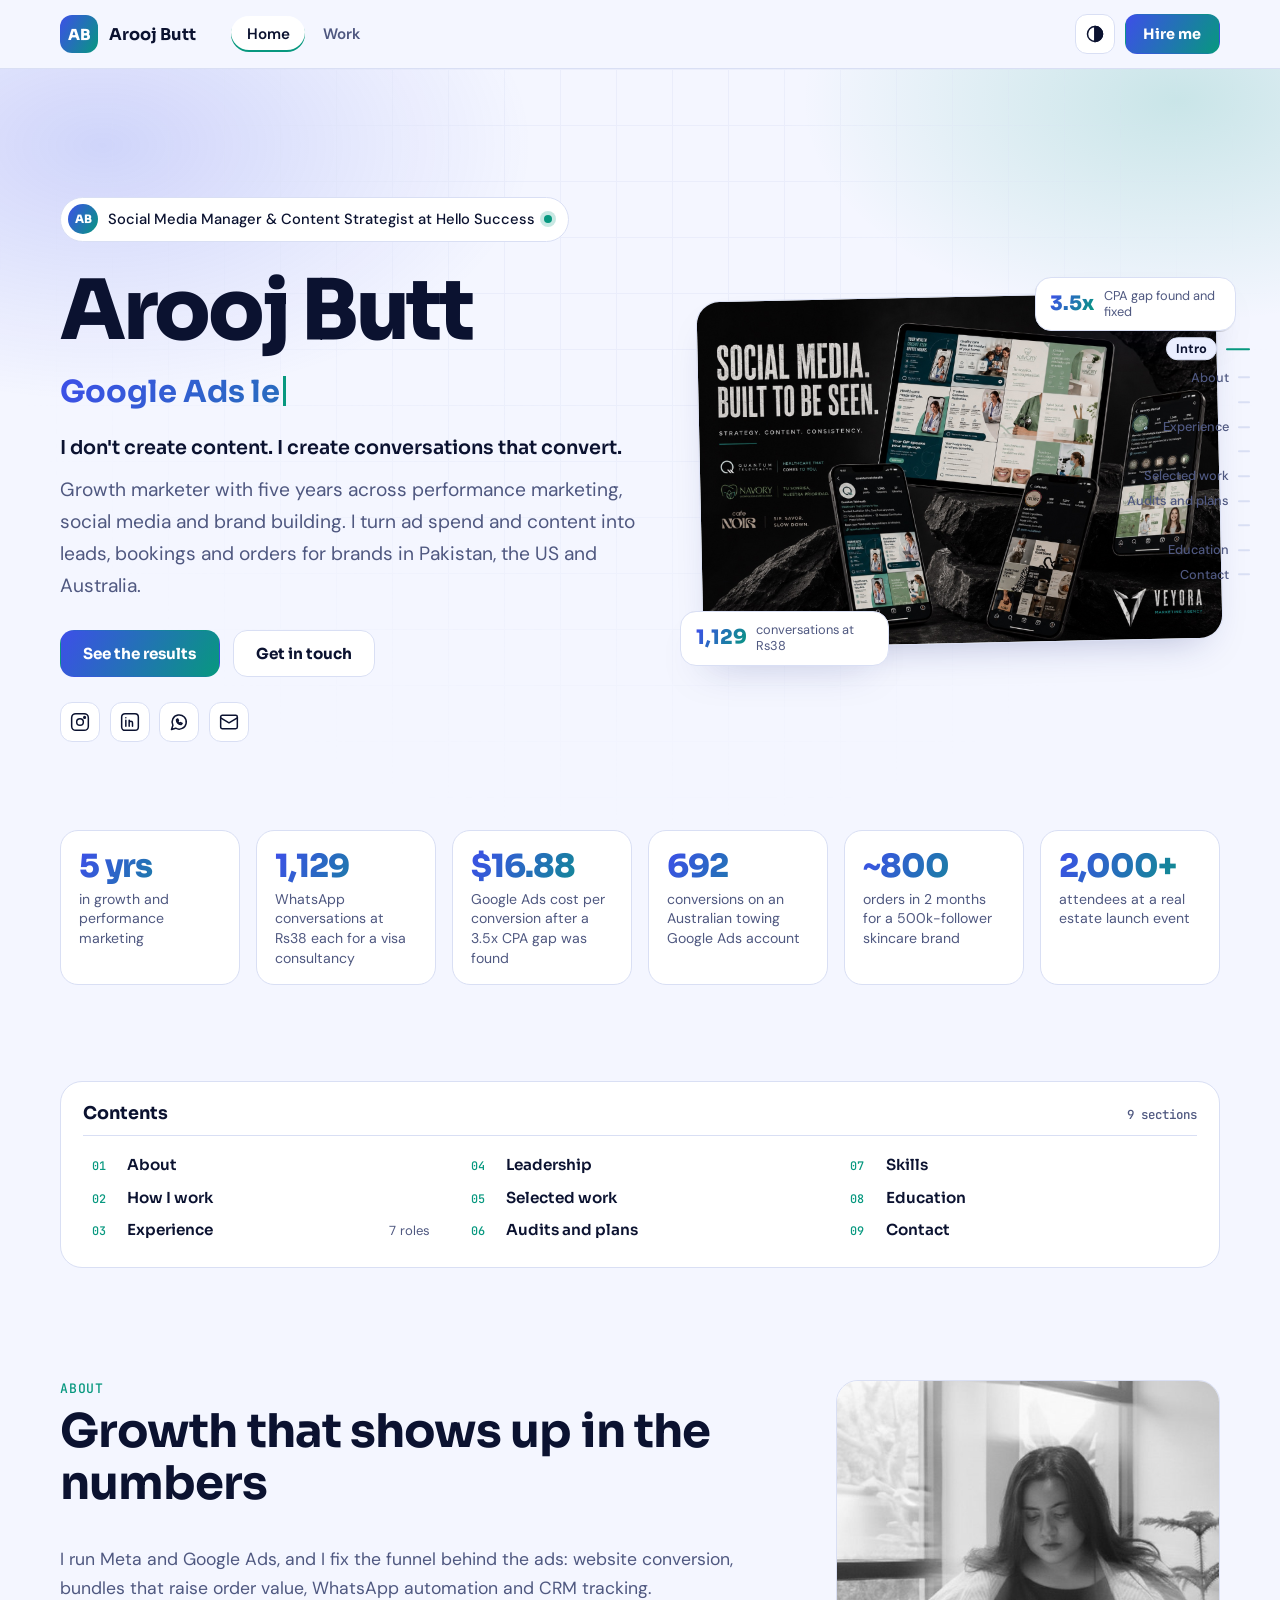
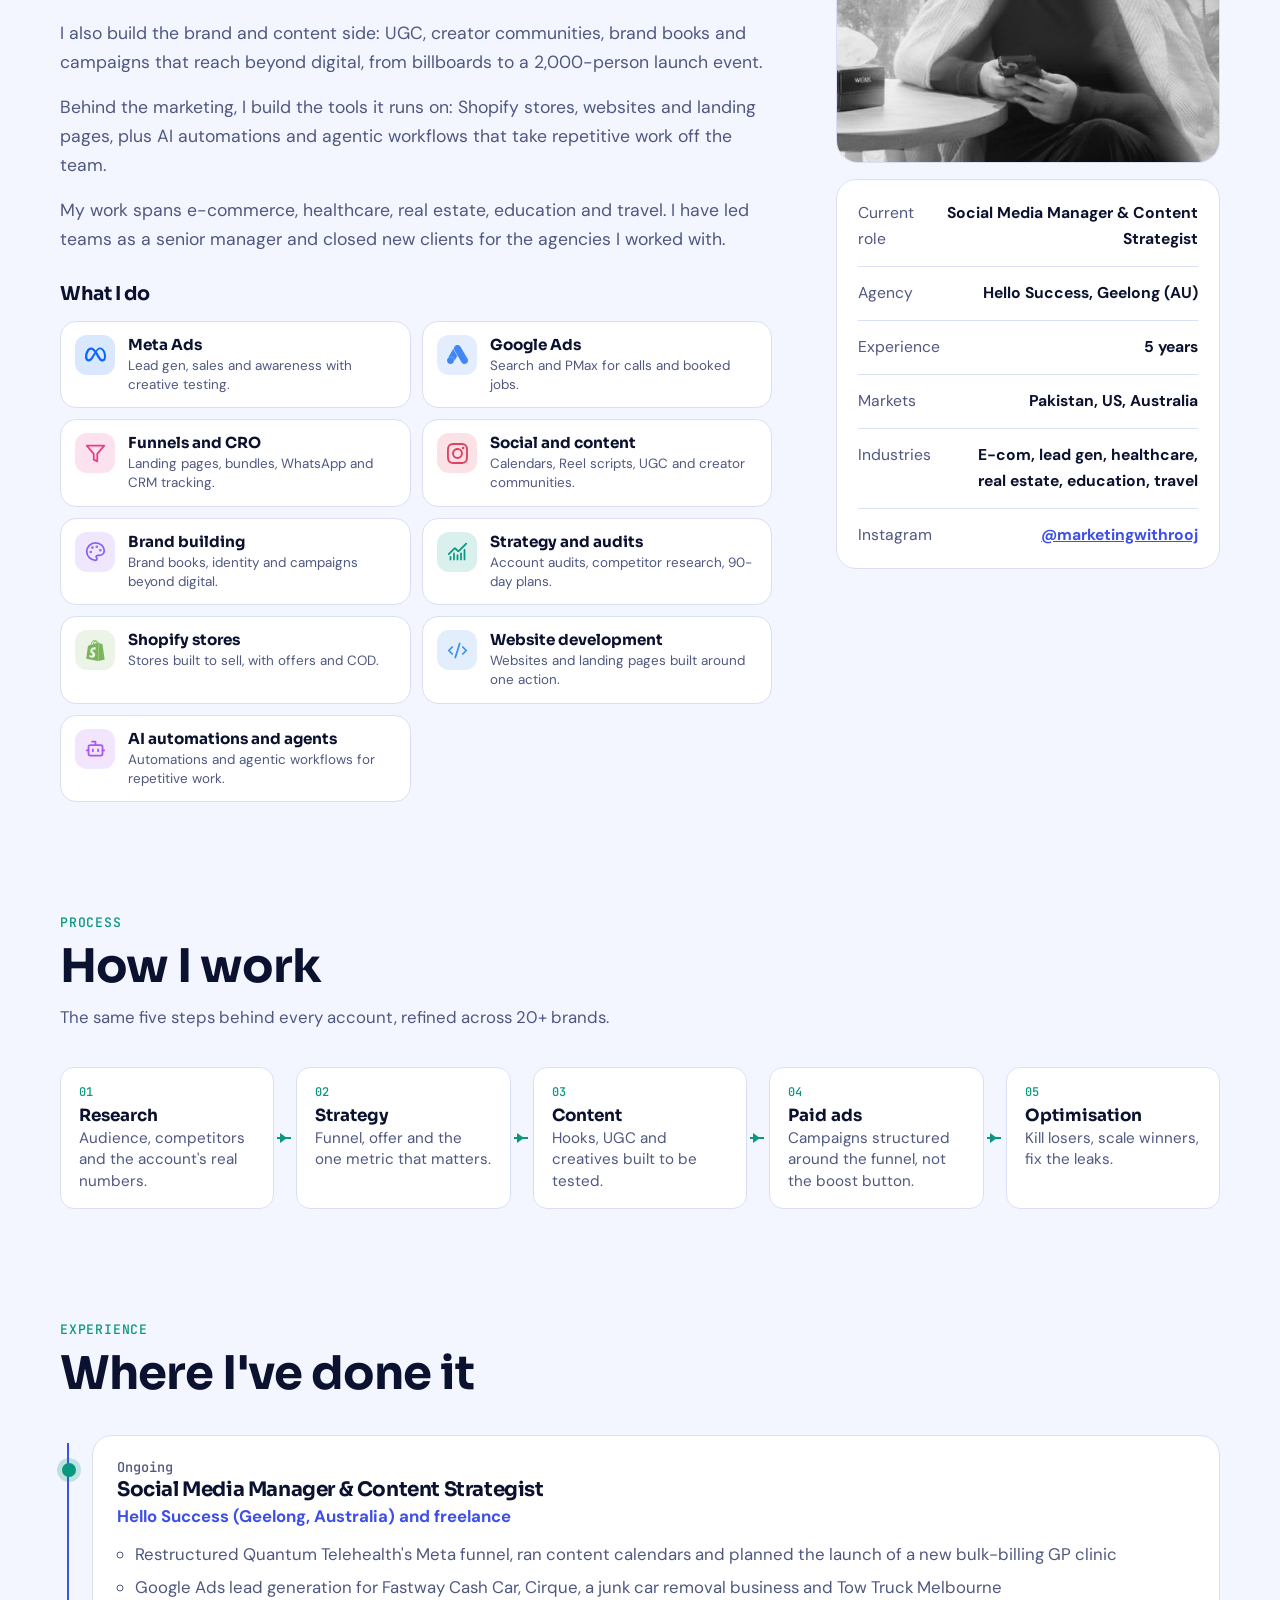
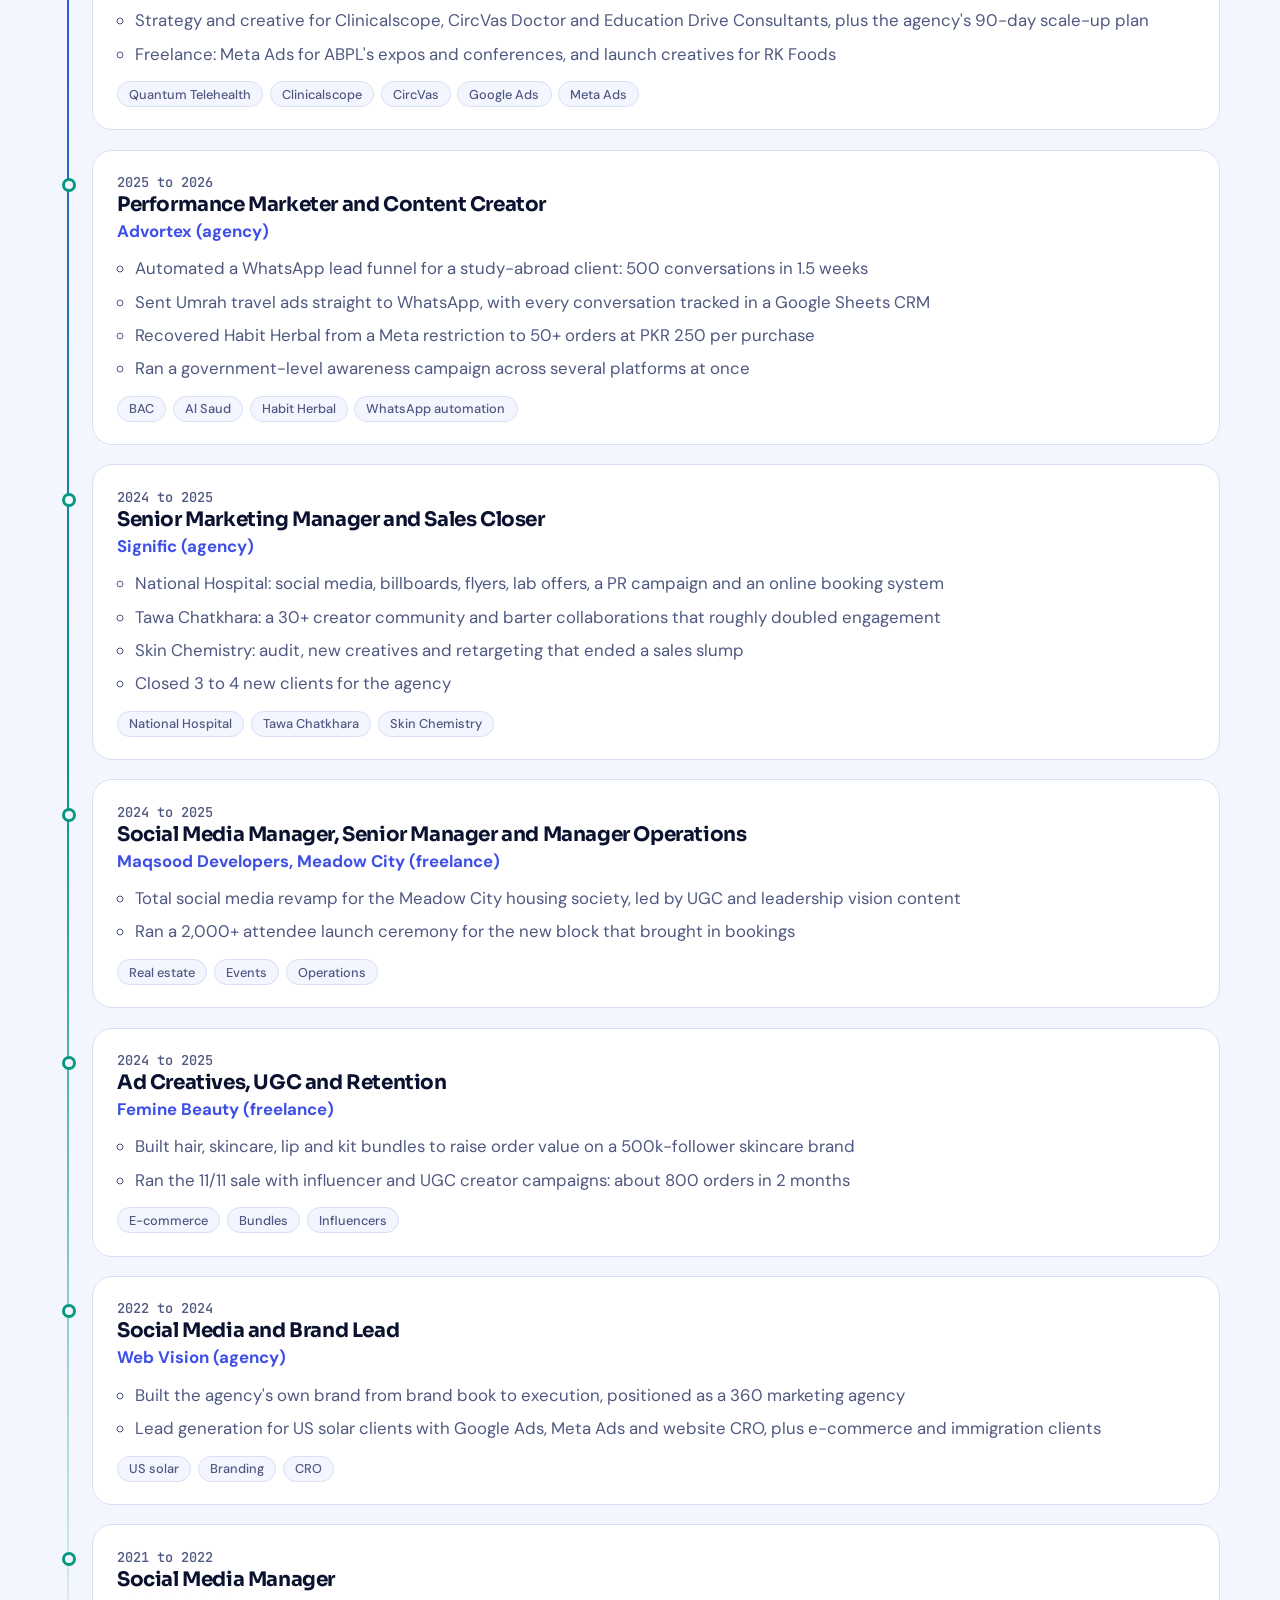
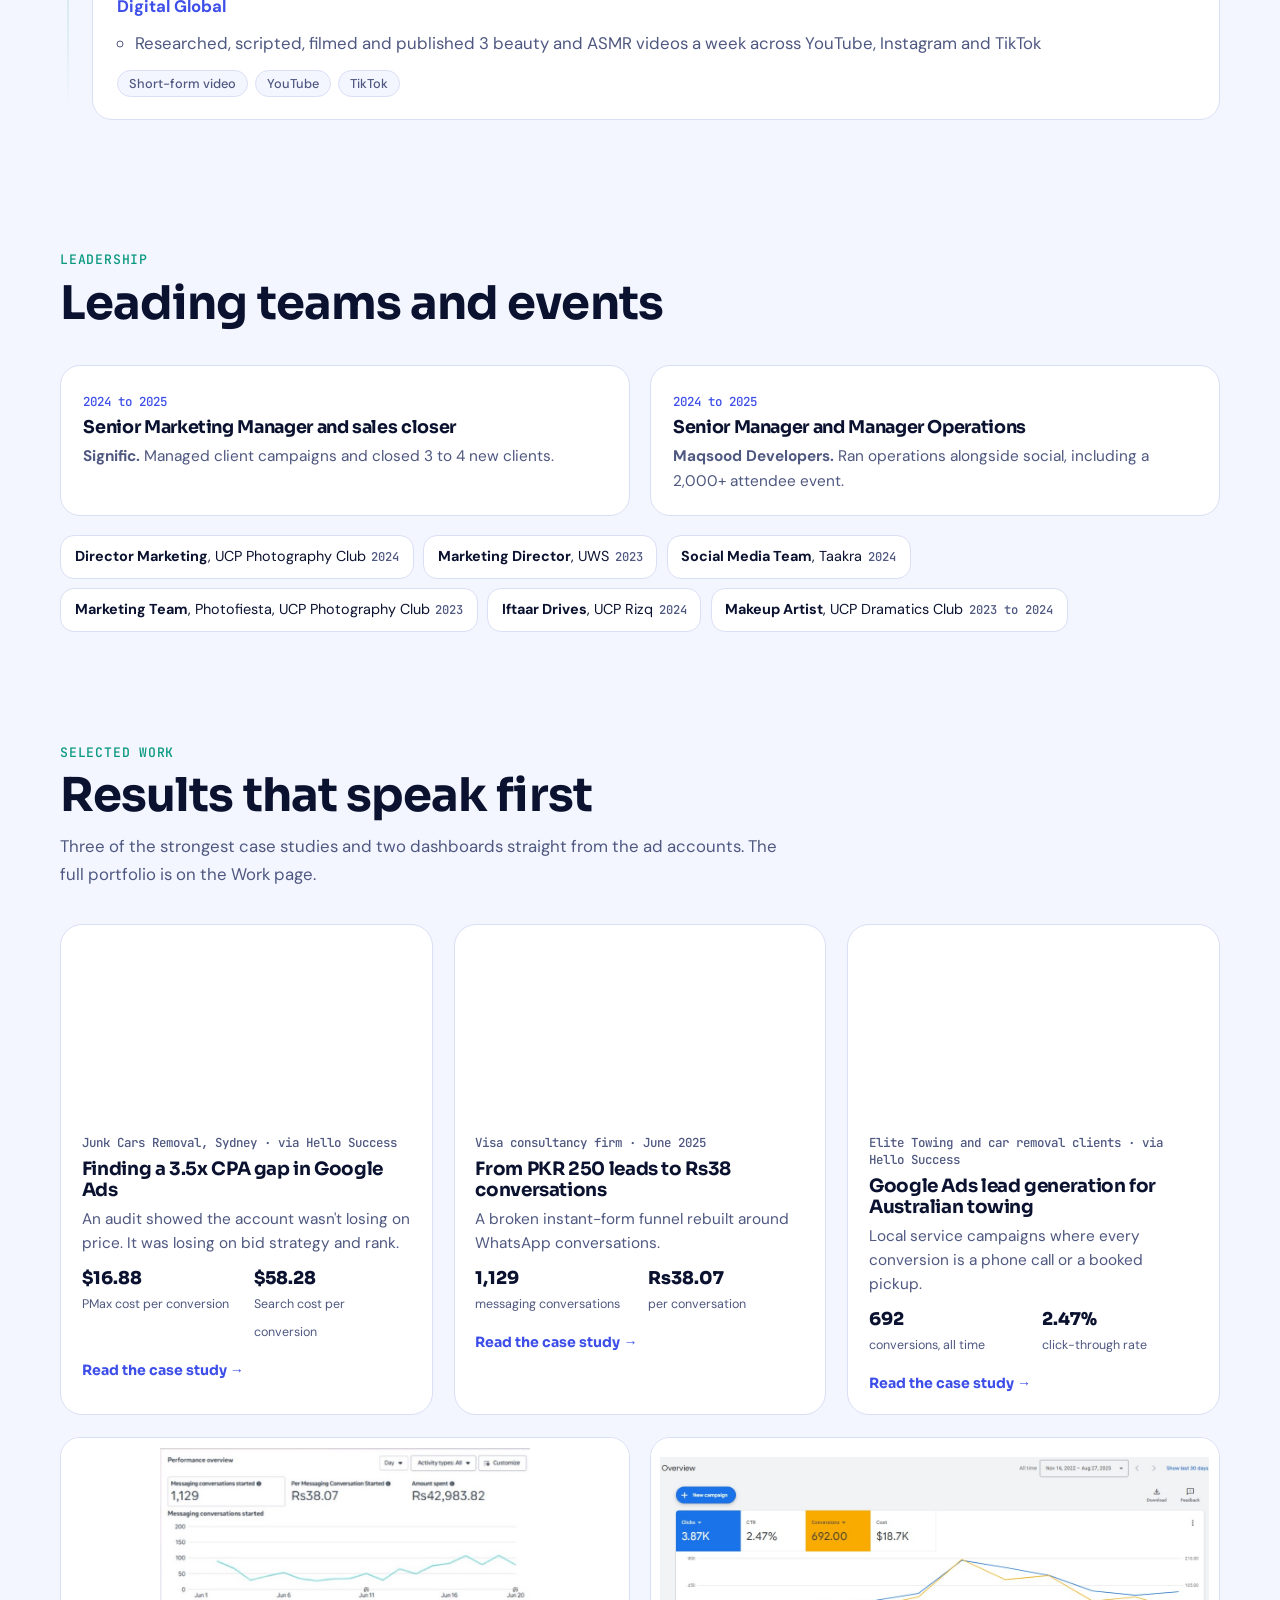
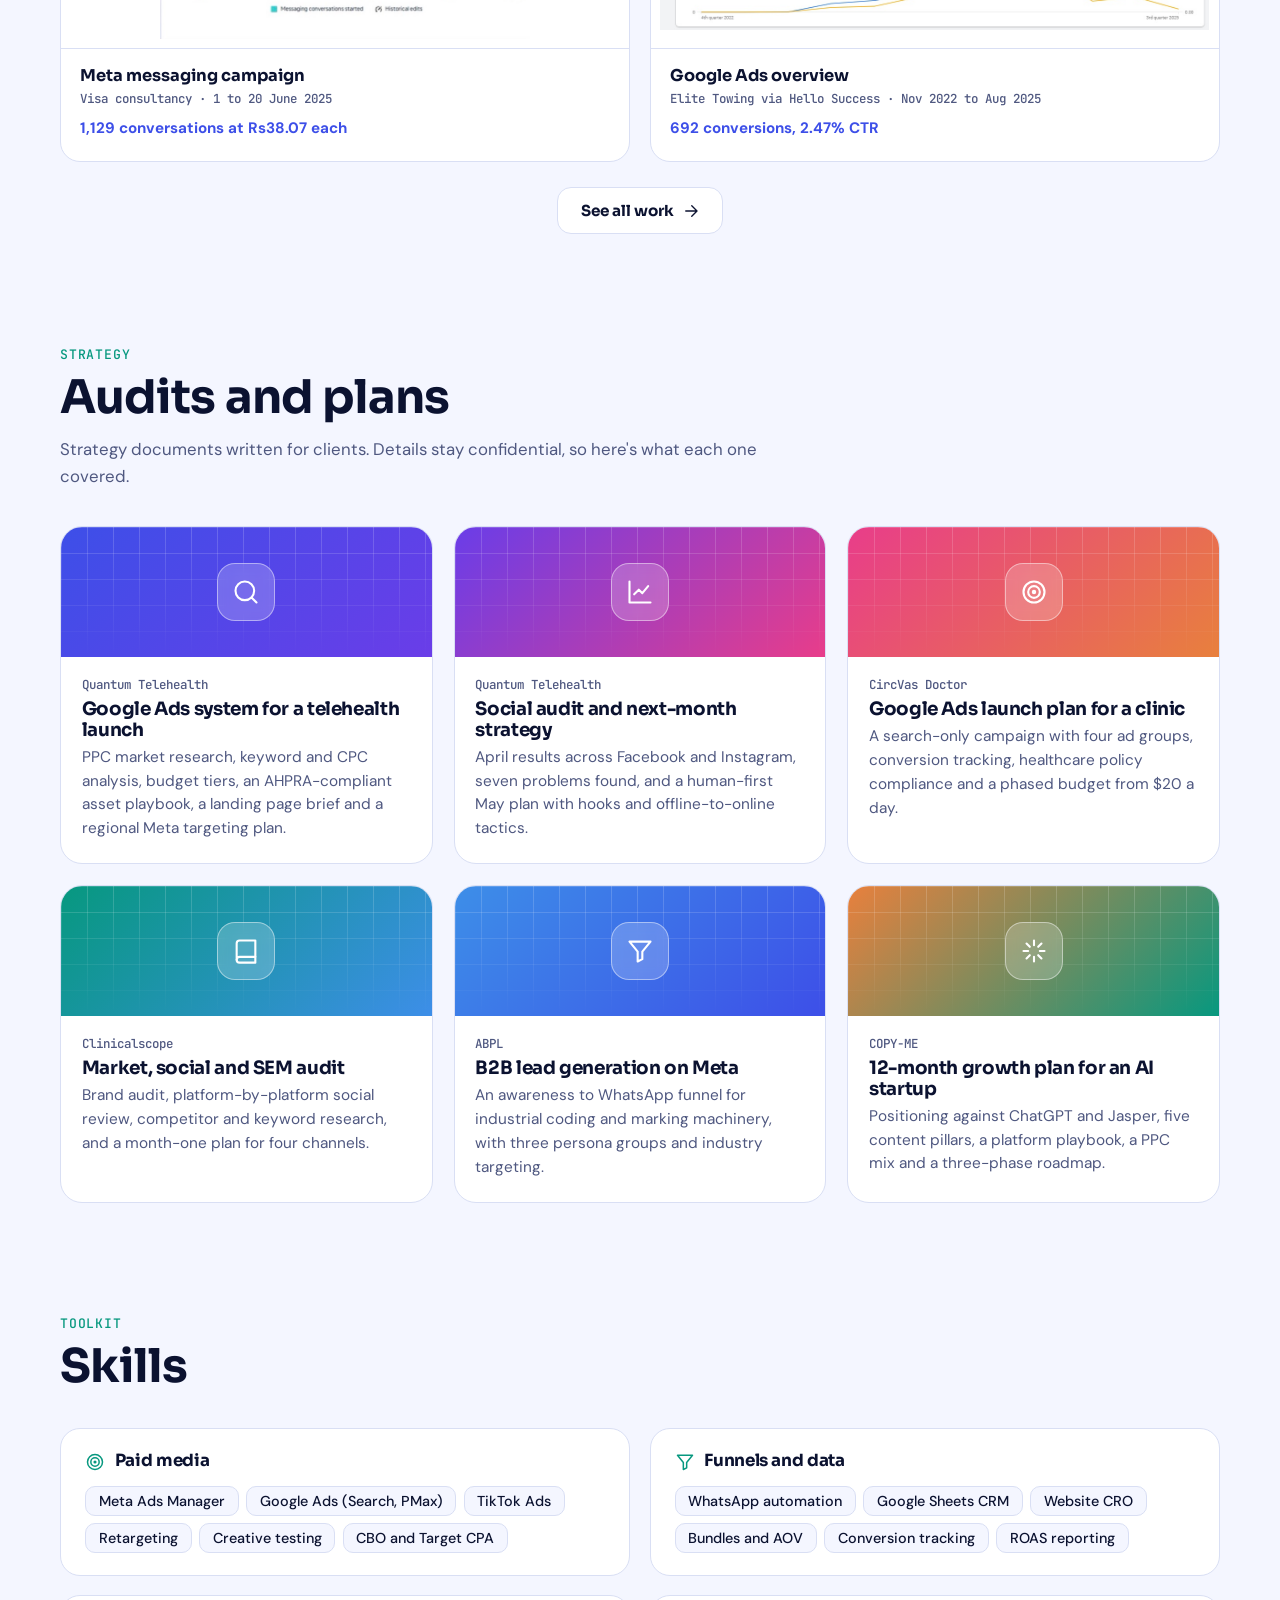
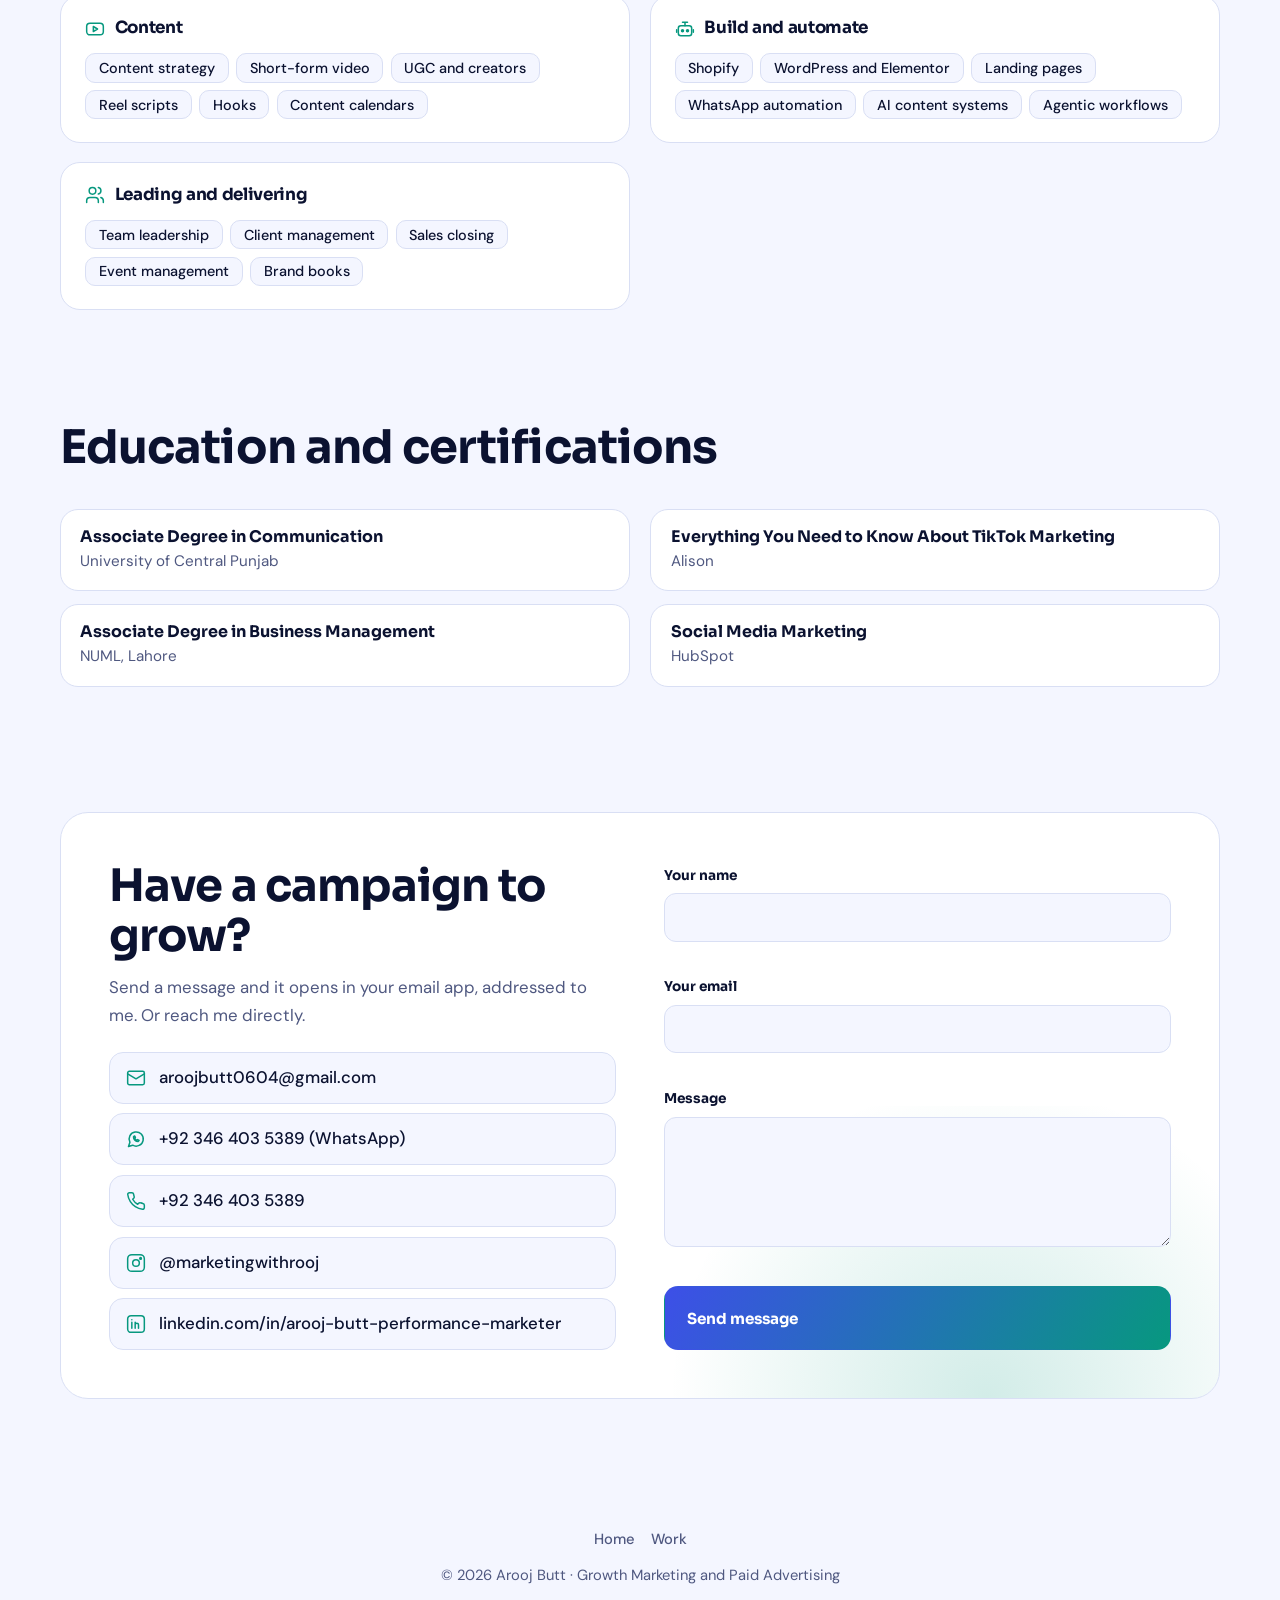
==== commit c026c8b2: "Split into Home and Work pages Home: intro, About and services, How I work, Experience, Leadership, " ====
--- a/index.html
+++ b/index.html
@@ -16,13 +16,14 @@
 <link rel="preconnect" href="https://fonts.googleapis.com">
 <link rel="preconnect" href="https://fonts.gstatic.com" crossorigin>
 <link href="https://fonts.googleapis.com/css2?family=Sora:wght@500;600;700;800&family=DM+Sans:ital,opsz,wght@0,9..40,400;0,9..40,500;0,9..40,700&family=JetBrains+Mono:wght@400;500&display=swap" rel="stylesheet">
-<link rel="stylesheet" href="assets/css/style.css?v=14">
+<link rel="stylesheet" href="assets/css/style.css?v=15">
 </head>
 <body data-page="index">
 <a class="skip" href="#main">Skip to content</a>
 <header class="top">
   <div class="wrap nav">
-    <a class="logo" href="#top"><i>AB</i><span>Arooj Butt</span></a>
+    <a class="logo" href="index.html"><i>AB</i><span>Arooj Butt</span></a>
+    <nav class="pages" aria-label="Pages"><a href="index.html" aria-current="page">Home</a><a href="work.html">Work</a></nav>
     <div class="tools">
       <button class="icon-btn" id="themeBtn" type="button" aria-label="Switch colour theme"><svg class="i" viewBox="0 0 24 24"><circle cx="12" cy="12" r="9"/><path d="M12 3v18"/><path d="M12 3a9 9 0 0 1 0 18z" fill="currentColor"/></svg></button>
       <a class="btn primary sm" href="#contact">Hire me</a>
@@ -44,7 +45,7 @@
       <div class="role grad"><span id="role"></span><span class="caret" aria-hidden="true"></span></div>
       <p class="tagline" id="tagline"></p>
       <p class="lede" id="lede"></p>
-      <div class="cta"><a class="btn primary" href="#work">See the results</a><a class="btn" href="#contact">Get in touch</a></div>
+      <div class="cta"><a class="btn primary" href="work.html">See the results</a><a class="btn" href="#contact">Get in touch</a></div>
       <div class="socials" id="heroSocials"></div>
     </div>
     <div class="hero-visual">
@@ -78,37 +79,6 @@
   </div>
 </section>
 
-<section class="s" id="work" data-label="Case studies" style="padding-top:1rem">
-  <div class="wrap">
-    <div class="head"><span class="eyebrow">Case studies</span><h2>Problems, fixes and results</h2><p>Open a card for the full story: what was wrong, what I changed and what happened.</p></div>
-    <div class="filters" id="caseFilters" role="group" aria-label="Filter case studies"></div>
-    <div class="grid" id="cases"></div>
-  </div>
-</section>
-
-<section class="s" id="results" data-label="Proof" style="padding-top:1rem">
-  <div class="wrap">
-    <div class="head"><span class="eyebrow">Proof</span><h2>Straight from the ad accounts</h2><p>Unedited dashboards, cropped only to remove account details.</p></div>
-    <div class="results" id="resultsWall"></div>
-  </div>
-</section>
-
-<section class="s" id="websites" data-label="Websites" style="padding-top:1rem">
-  <div class="wrap">
-    <div class="head"><span class="eyebrow">Build</span><h2>Stores and websites I've built</h2><p>Shopify stores and websites that are live today. Open any one to see it for yourself.</p></div>
-    <div class="grid" id="sitesGrid"></div>
-  </div>
-</section>
-
-<section class="s" id="gallery" data-label="Creative" style="padding-top:1rem">
-  <div class="wrap">
-    <div class="head"><span class="eyebrow">Creative</span><h2>Carousels, ads and brand work</h2><p>Creatives I've made for clients and for my own page. Carousels open slide by slide.</p></div>
-    <div class="filters" id="galFilters" role="group" aria-label="Filter creative work"></div>
-    <div class="gallery" id="galleryGrid"></div>
-    <div class="more-wrap"><button class="btn" id="galMore" type="button">Show more</button></div>
-  </div>
-</section>
-
 <section class="s process" id="how-i-work" data-label="How I work" style="padding-top:1rem">
   <div class="wrap">
     <div class="head"><span class="eyebrow">Process</span><h2>How I work</h2><p>The same five steps behind every account, refined across 20+ brands.</p></div>
@@ -123,18 +93,27 @@
   </div>
 </section>
 
-<section class="s" id="strategy" data-label="Audits and plans" style="padding-top:1rem">
-  <div class="wrap">
-    <div class="head"><span class="eyebrow">Strategy</span><h2>Audits and plans</h2><p>Strategy documents written for clients. Details stay confidential, so here's what each one covered.</p></div>
-    <div class="grid svc" id="strategyGrid"></div>
-  </div>
-</section>
-
 <section class="s" id="leadership" data-label="Leadership" style="padding-top:1rem">
   <div class="wrap">
     <div class="head"><span class="eyebrow">Leadership</span><h2>Leading teams and events</h2></div>
     <div class="lead-grid" id="leadFeature"></div>
     <div class="campus" id="campus"></div>
+  </div>
+</section>
+
+<section class="s" id="featured" data-label="Selected work" style="padding-top:1rem">
+  <div class="wrap">
+    <div class="head"><span class="eyebrow">Selected work</span><h2>Results that speak first</h2><p>Three of the strongest case studies and two dashboards straight from the ad accounts. The full portfolio is on the Work page.</p></div>
+    <div class="grid" id="cases" data-limit="3"></div>
+    <div class="results featured-proof" id="resultsWall" data-limit="2"></div>
+    <div class="more-wrap"><a class="btn" href="work.html">See all work <svg class="i" viewBox="0 0 24 24"><path d="M5 12h14M13 5l7 7-7 7"/></svg></a></div>
+  </div>
+</section>
+
+<section class="s" id="strategy" data-label="Audits and plans" style="padding-top:1rem">
+  <div class="wrap">
+    <div class="head"><span class="eyebrow">Strategy</span><h2>Audits and plans</h2><p>Strategy documents written for clients. Details stay confidential, so here's what each one covered.</p></div>
+    <div class="grid svc" id="strategyGrid"></div>
   </div>
 </section>
 
@@ -170,7 +149,7 @@
   </div>
 </section>
 </main>
-<footer class="f"><div class="wrap">© <span id="year"></span> Arooj Butt · Growth Marketing and Paid Advertising</div></footer>
+<footer class="f"><div class="wrap"><nav class="f-links" aria-label="Footer"><a href="index.html" aria-current="page">Home</a><a href="work.html">Work</a></nav>© <span id="year"></span> Arooj Butt · Growth Marketing and Paid Advertising</div></footer>
 
 <dialog id="caseModal" aria-labelledby="mTitle"><div id="caseBody"></div></dialog>
 
@@ -183,7 +162,7 @@
 </dialog>
 
 <noscript><p style="text-align:center;padding:2rem">This portfolio needs JavaScript to show its work. Email <a href="mailto:aroojbutt0604@gmail.com">aroojbutt0604@gmail.com</a>.</p></noscript>
-<script src="assets/js/content.js?v=14"></script>
-<script src="assets/js/main.js?v=14"></script>
+<script src="assets/js/content.js?v=15"></script>
+<script src="assets/js/main.js?v=15"></script>
 </body>
 </html>
--- a/assets/css/style.css
+++ b/assets/css/style.css
@@ -501,3 +501,13 @@
 /* About: services sit under the text; the portrait column sticks so neither side leaves a gap */
 @media (min-width:961px){.about-side{position:sticky;top:90px}}
 .about .svc-head{margin-top:1.8rem}
+
+/* two-page header */
+.pages{display:flex;gap:.2rem;margin-right:auto;margin-left:1.2rem}
+.pages a{color:var(--muted);text-decoration:none;font:600 .95rem var(--body);padding:.5rem .95rem;border-radius:999px}
+.pages a:hover{color:var(--ink);background:var(--card)}
+.pages a[aria-current="page"]{color:var(--ink);background:var(--card);box-shadow:inset 0 -2px 0 var(--a2)}
+@media (max-width:480px){.logo span{display:none}.pages{margin-left:.6rem}.pages a{padding:.45rem .7rem}}
+.featured-proof{margin-top:1.4rem}
+#featured .more-wrap{margin-top:1.6rem}
+.work-intro{padding-bottom:1rem}
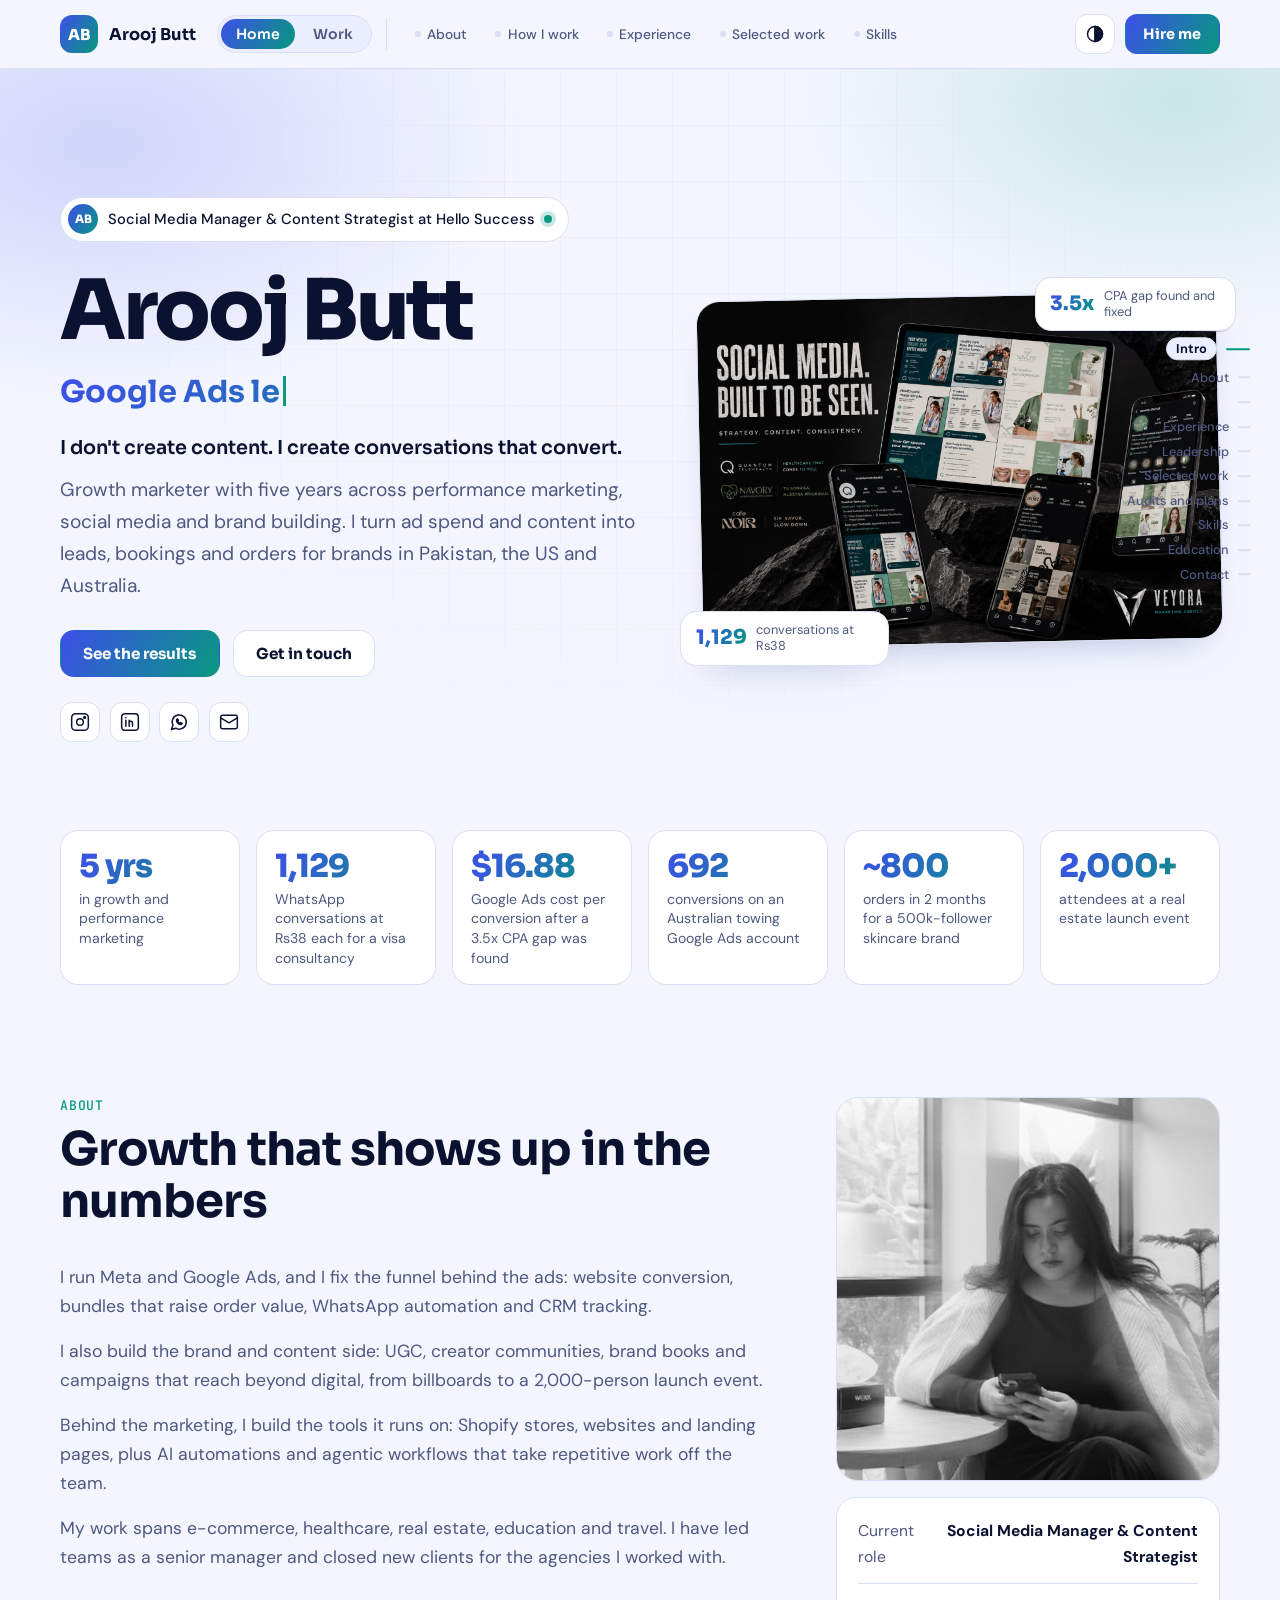
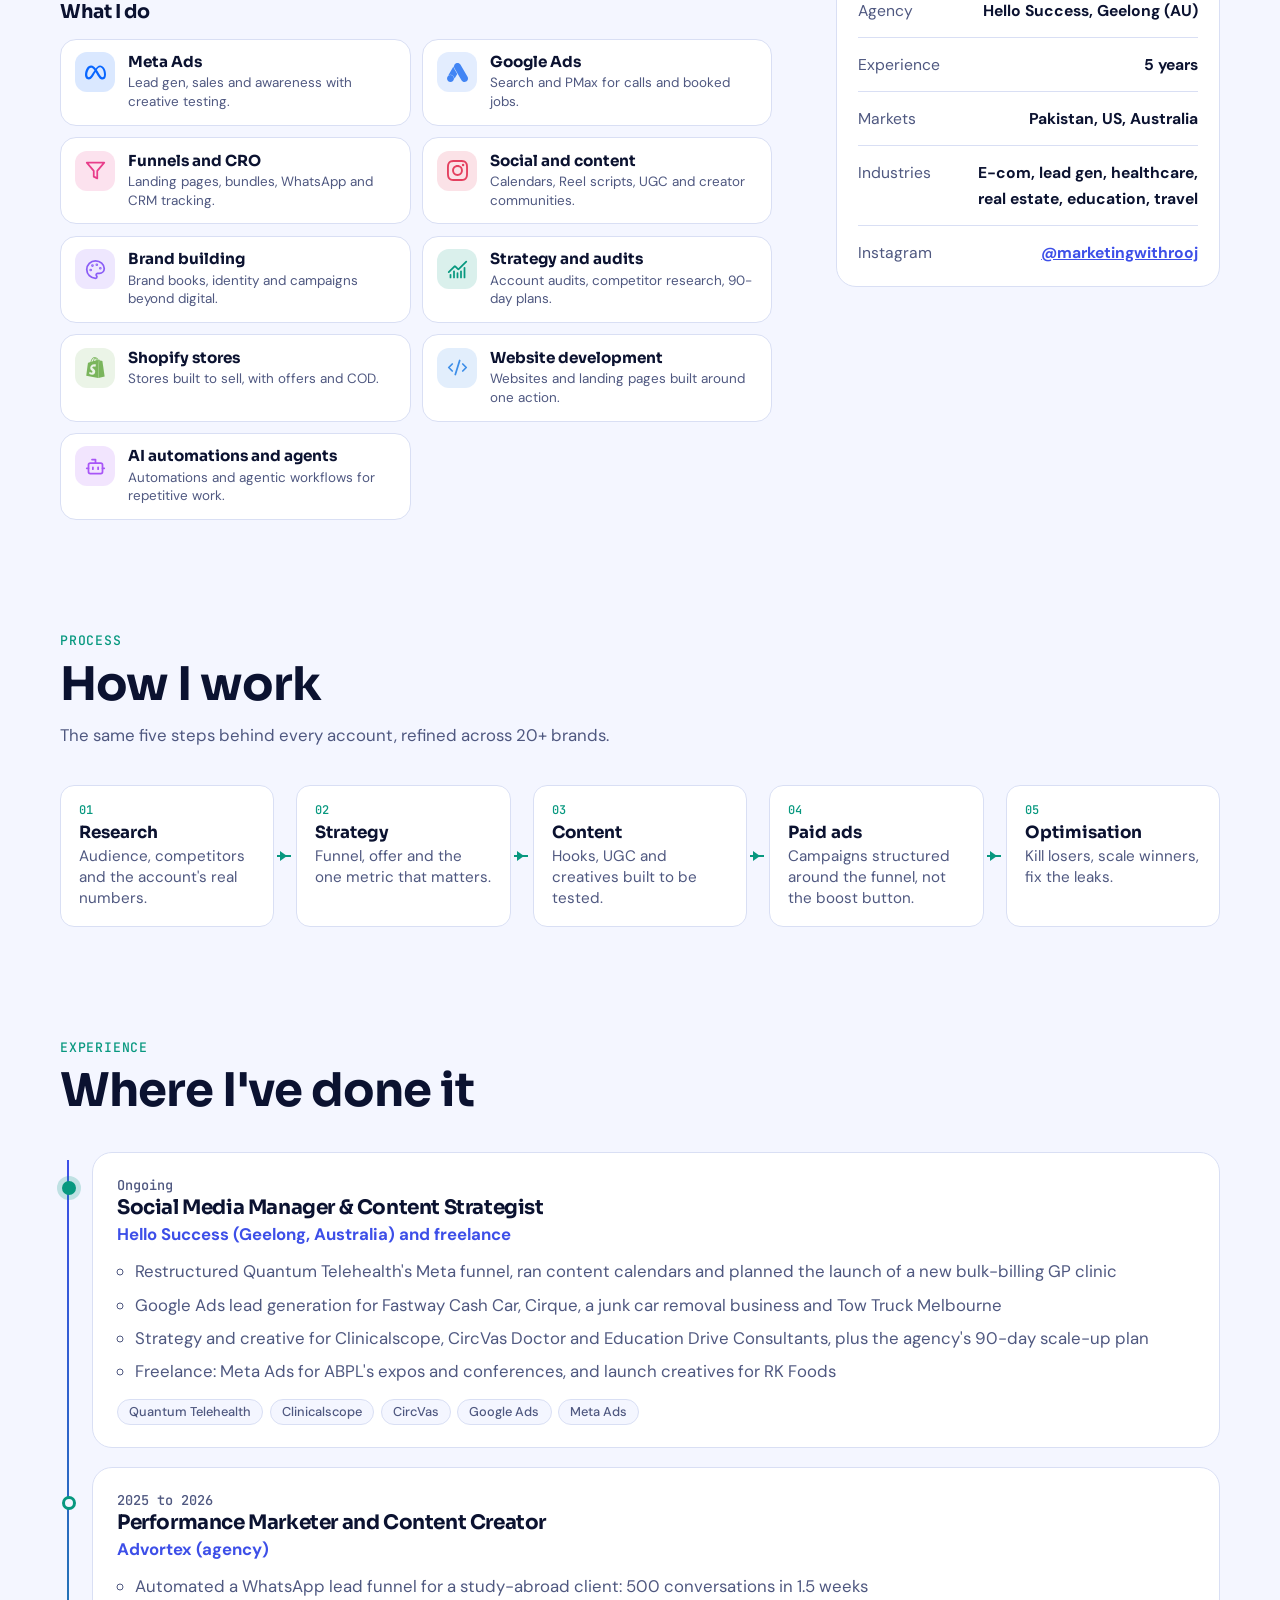
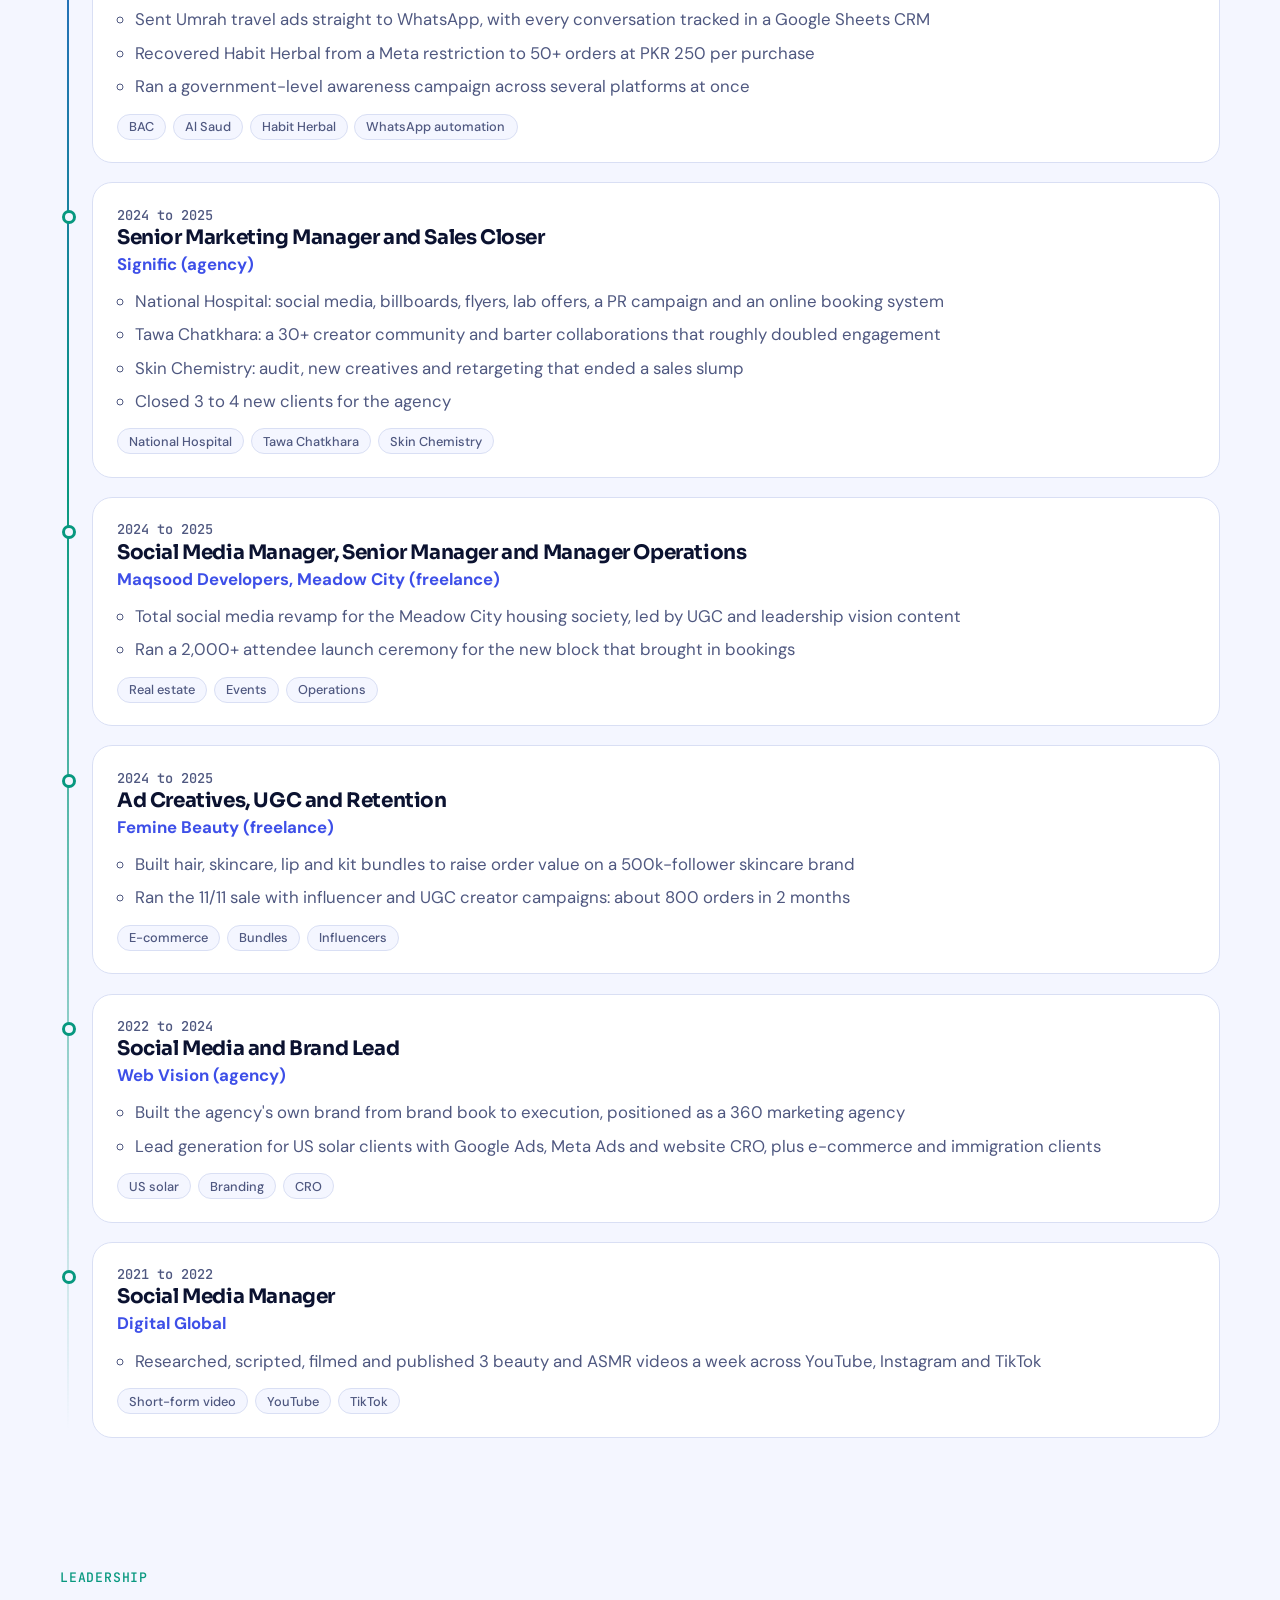
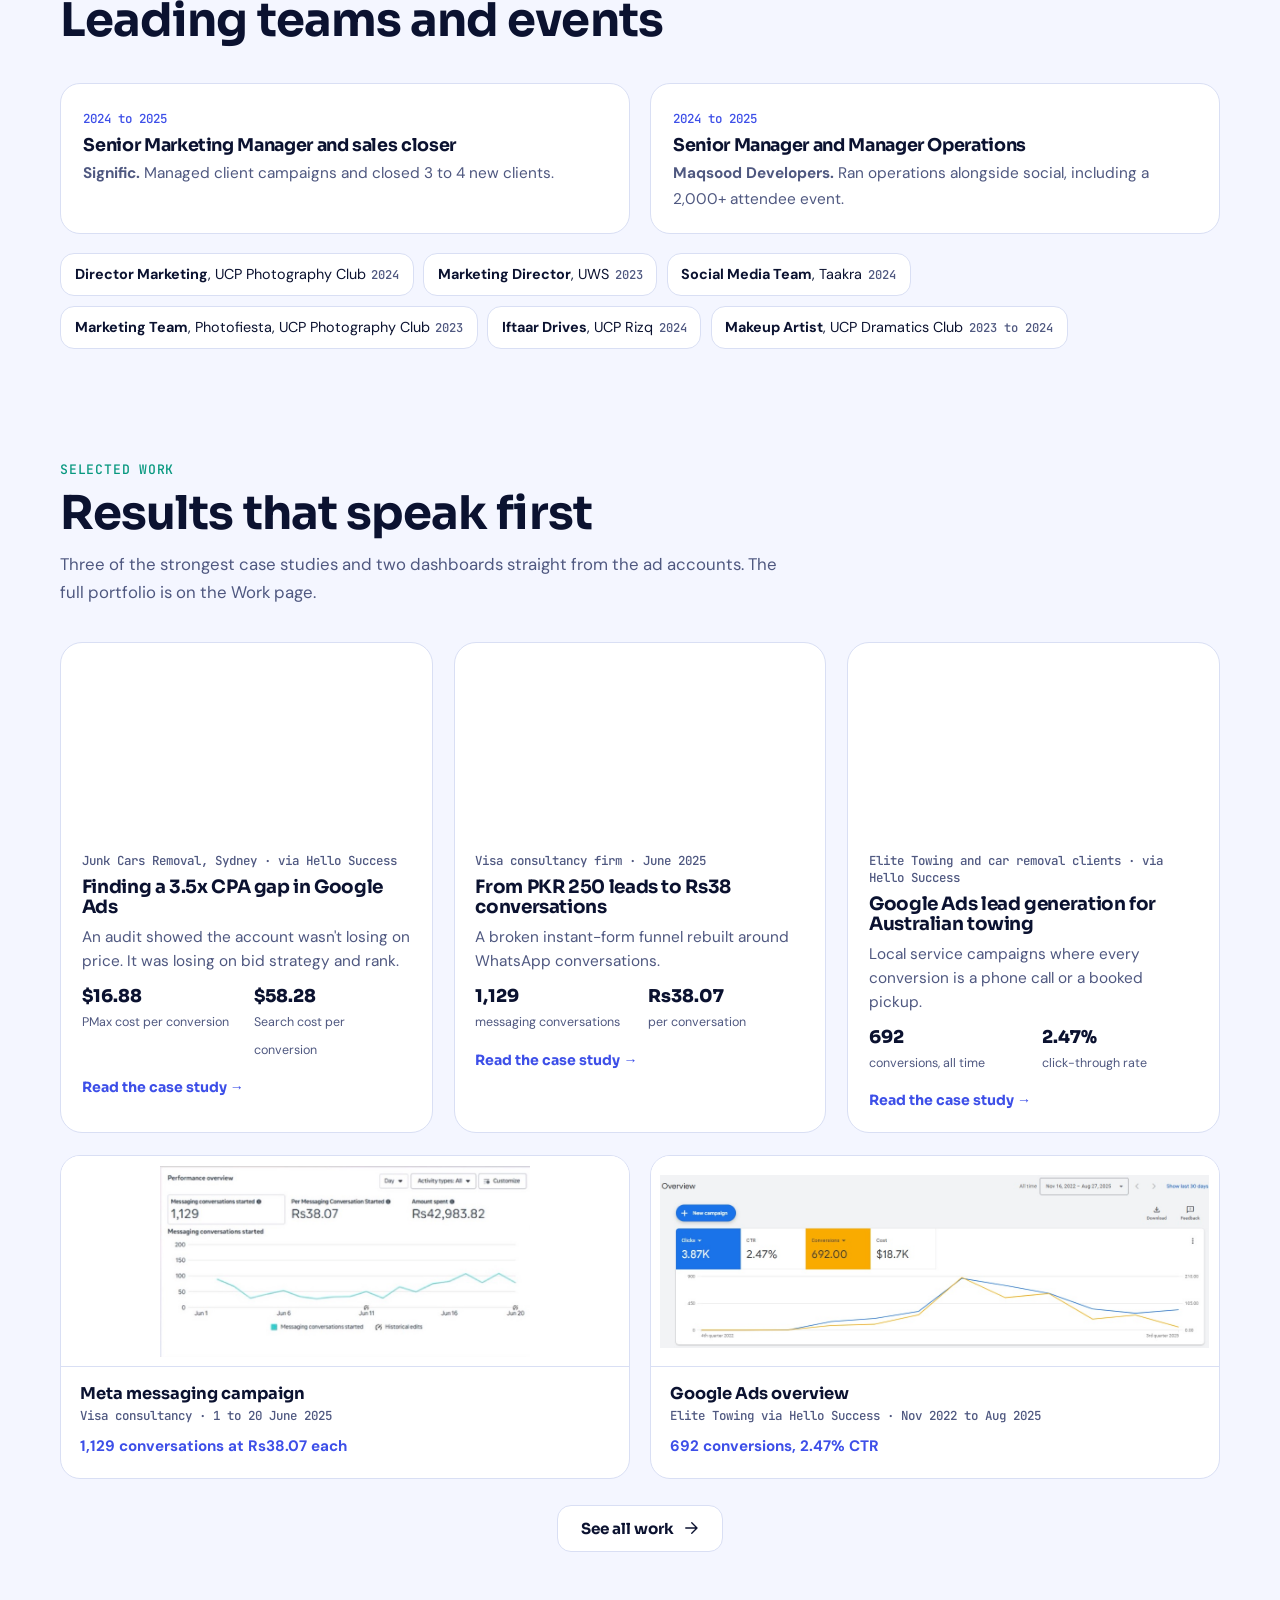
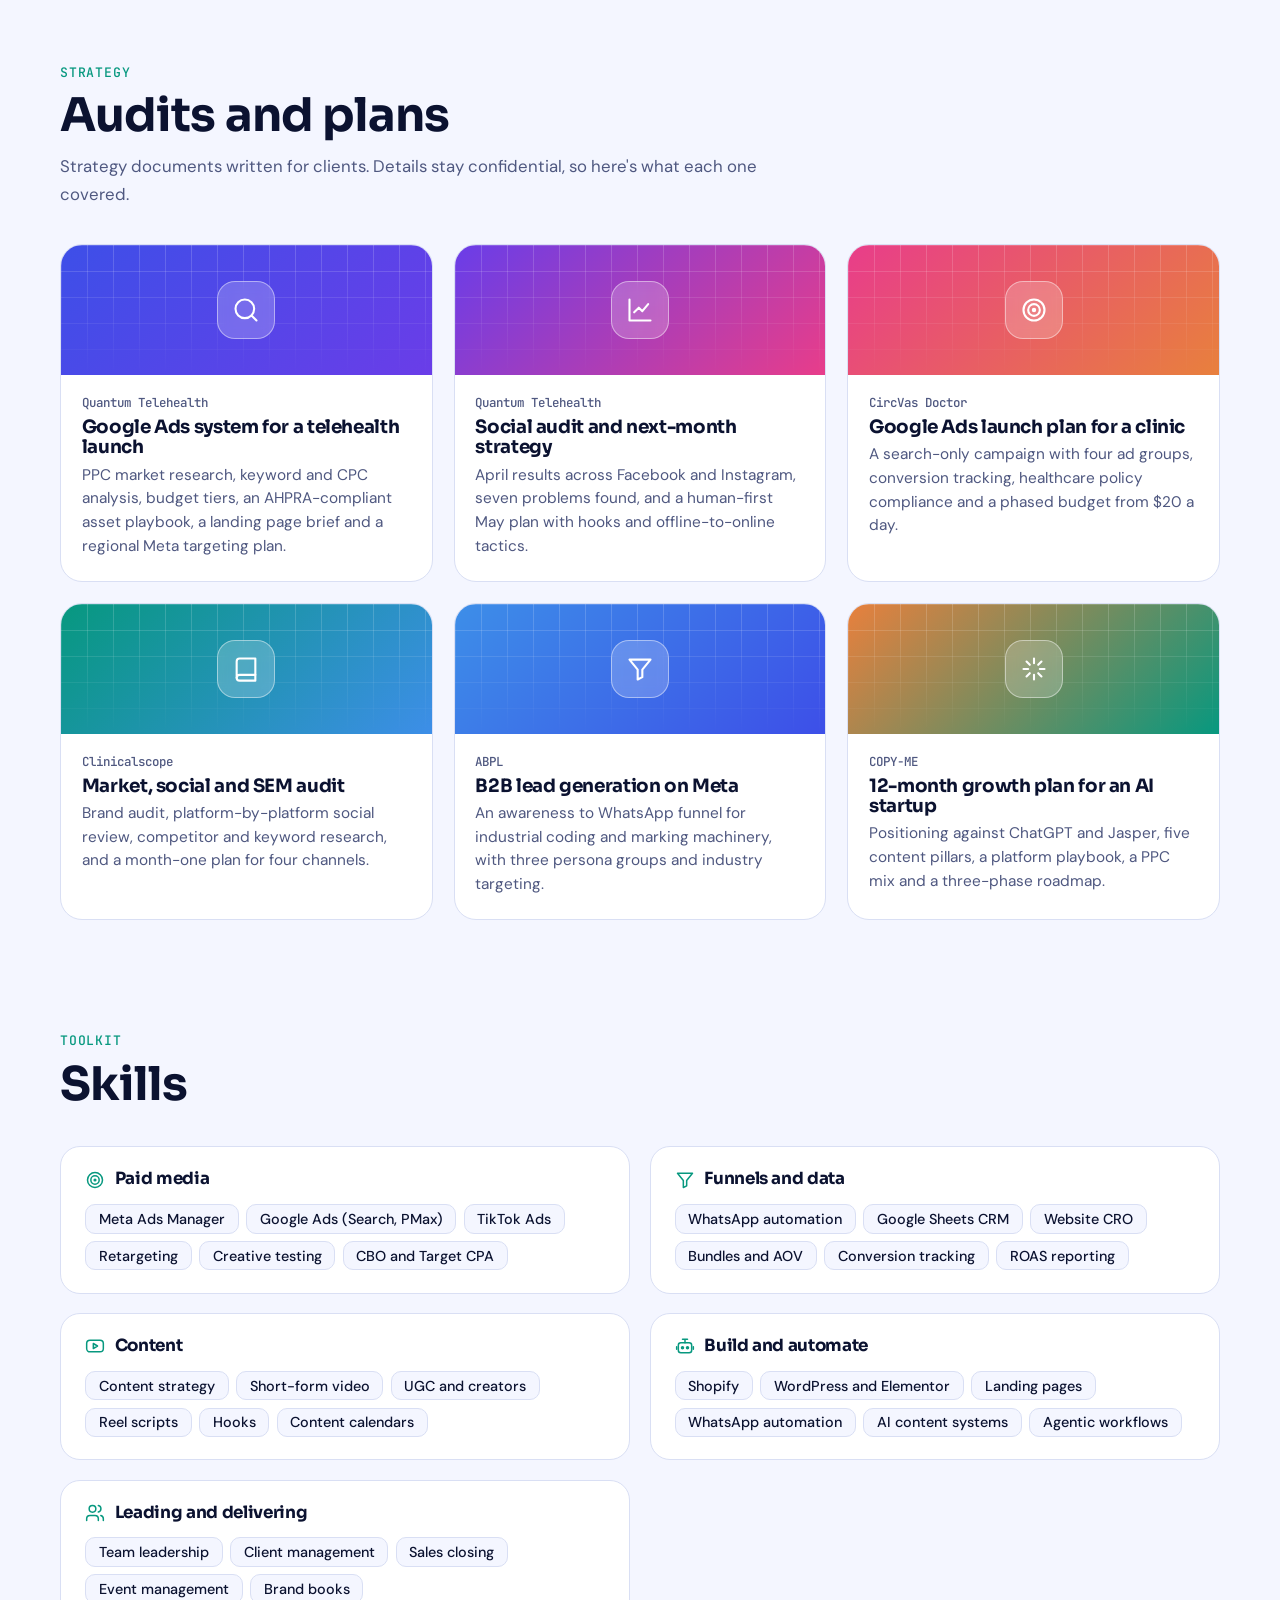
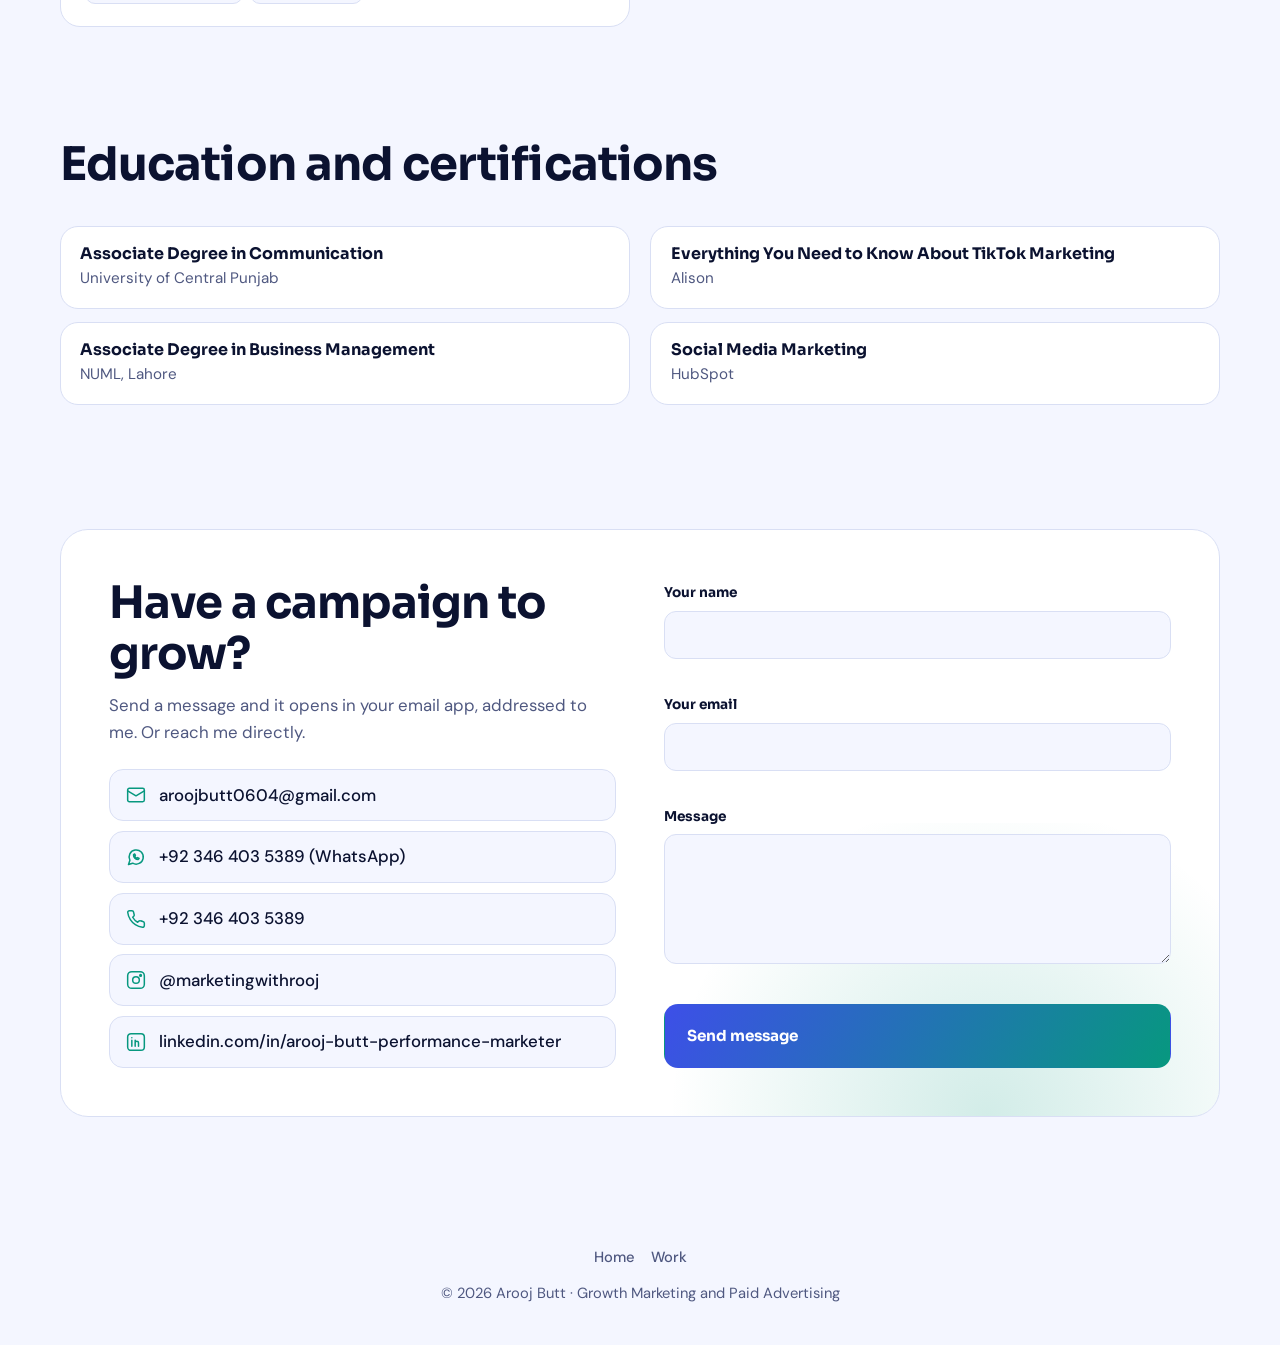
==== commit 108d3054: "Replace the contents box with section labels in the header Header now has a segmented Home | Work sw" ====
--- a/index.html
+++ b/index.html
@@ -16,7 +16,7 @@
 <link rel="preconnect" href="https://fonts.googleapis.com">
 <link rel="preconnect" href="https://fonts.gstatic.com" crossorigin>
 <link href="https://fonts.googleapis.com/css2?family=Sora:wght@500;600;700;800&family=DM+Sans:ital,opsz,wght@0,9..40,400;0,9..40,500;0,9..40,700&family=JetBrains+Mono:wght@400;500&display=swap" rel="stylesheet">
-<link rel="stylesheet" href="assets/css/style.css?v=15">
+<link rel="stylesheet" href="assets/css/style.css?v=16">
 </head>
 <body data-page="index">
 <a class="skip" href="#main">Skip to content</a>
@@ -24,6 +24,7 @@
   <div class="wrap nav">
     <a class="logo" href="index.html"><i>AB</i><span>Arooj Butt</span></a>
     <nav class="pages" aria-label="Pages"><a href="index.html" aria-current="page">Home</a><a href="work.html">Work</a></nav>
+    <nav class="sec-links" id="secLinks" aria-label="On this page"><a href="#about" data-sec="about">About</a><a href="#how-i-work" data-sec="how-i-work">How I work</a><a href="#experience" data-sec="experience">Experience</a><a href="#featured" data-sec="featured">Selected work</a><a href="#skills" data-sec="skills">Skills</a></nav>
     <div class="tools">
       <button class="icon-btn" id="themeBtn" type="button" aria-label="Switch colour theme"><svg class="i" viewBox="0 0 24 24"><circle cx="12" cy="12" r="9"/><path d="M12 3v18"/><path d="M12 3a9 9 0 0 1 0 18z" fill="currentColor"/></svg></button>
       <a class="btn primary sm" href="#contact">Hire me</a>
@@ -58,10 +59,6 @@
 
 <section class="s" style="padding-top:0" aria-label="Key results">
   <div class="wrap"><div class="proof" id="proof"></div></div>
-</section>
-
-<section class="s" style="padding-top:0" aria-label="Contents">
-  <div class="wrap"><nav class="toc-box" id="tocBox" aria-label="Contents"></nav></div>
 </section>
 
 <section class="s" id="about" data-label="About" style="padding-top:1rem">
@@ -162,7 +159,7 @@
 </dialog>
 
 <noscript><p style="text-align:center;padding:2rem">This portfolio needs JavaScript to show its work. Email <a href="mailto:aroojbutt0604@gmail.com">aroojbutt0604@gmail.com</a>.</p></noscript>
-<script src="assets/js/content.js?v=15"></script>
-<script src="assets/js/main.js?v=15"></script>
+<script src="assets/js/content.js?v=16"></script>
+<script src="assets/js/main.js?v=16"></script>
 </body>
 </html>
--- a/assets/css/style.css
+++ b/assets/css/style.css
@@ -511,3 +511,19 @@
 .featured-proof{margin-top:1.4rem}
 #featured .more-wrap{margin-top:1.6rem}
 .work-intro{padding-bottom:1rem}
+
+/* header v2: segmented page switch + section labels */
+header.top .nav{gap:.9rem}
+.pages{display:flex;gap:2px;margin:0 0 0 .4rem;padding:3px;border-radius:999px;background:var(--bg2);border:1px solid var(--line)}
+.pages a{padding:.38rem .95rem;font:600 .88rem var(--display);color:var(--muted);border-radius:999px;text-decoration:none;transition:background .2s,color .2s}
+.pages a:hover{color:var(--ink);background:transparent}
+.pages a[aria-current="page"]{background:var(--grad);color:var(--on-grad);box-shadow:none}
+.sec-links{display:none;align-items:center;gap:.15rem;margin-right:auto;padding-left:.9rem;border-left:1px solid var(--line)}
+.sec-links a{position:relative;display:inline-flex;align-items:center;gap:.4rem;padding:.36rem .75rem;border-radius:999px;border:1px solid transparent;color:var(--muted);text-decoration:none;font:500 .86rem var(--body);white-space:nowrap;transition:color .2s,background .2s,border-color .2s}
+.sec-links a::before{content:"";width:6px;height:6px;border-radius:50%;background:var(--line);transition:background .2s,box-shadow .2s}
+.sec-links a:hover{color:var(--ink);background:var(--card)}
+.sec-links a.active{color:var(--ink);font-weight:700;background:var(--bg2);border-color:var(--line);box-shadow:var(--shadow)}
+.sec-links a.active::before{background:var(--a2);box-shadow:0 0 0 3px var(--mark)}
+.tools{margin-left:auto}
+@media (min-width:1100px){.sec-links{display:flex}.tools{margin-left:0}}
+@media (max-width:480px){.pages{margin-left:.2rem}.pages a{padding:.34rem .7rem}}
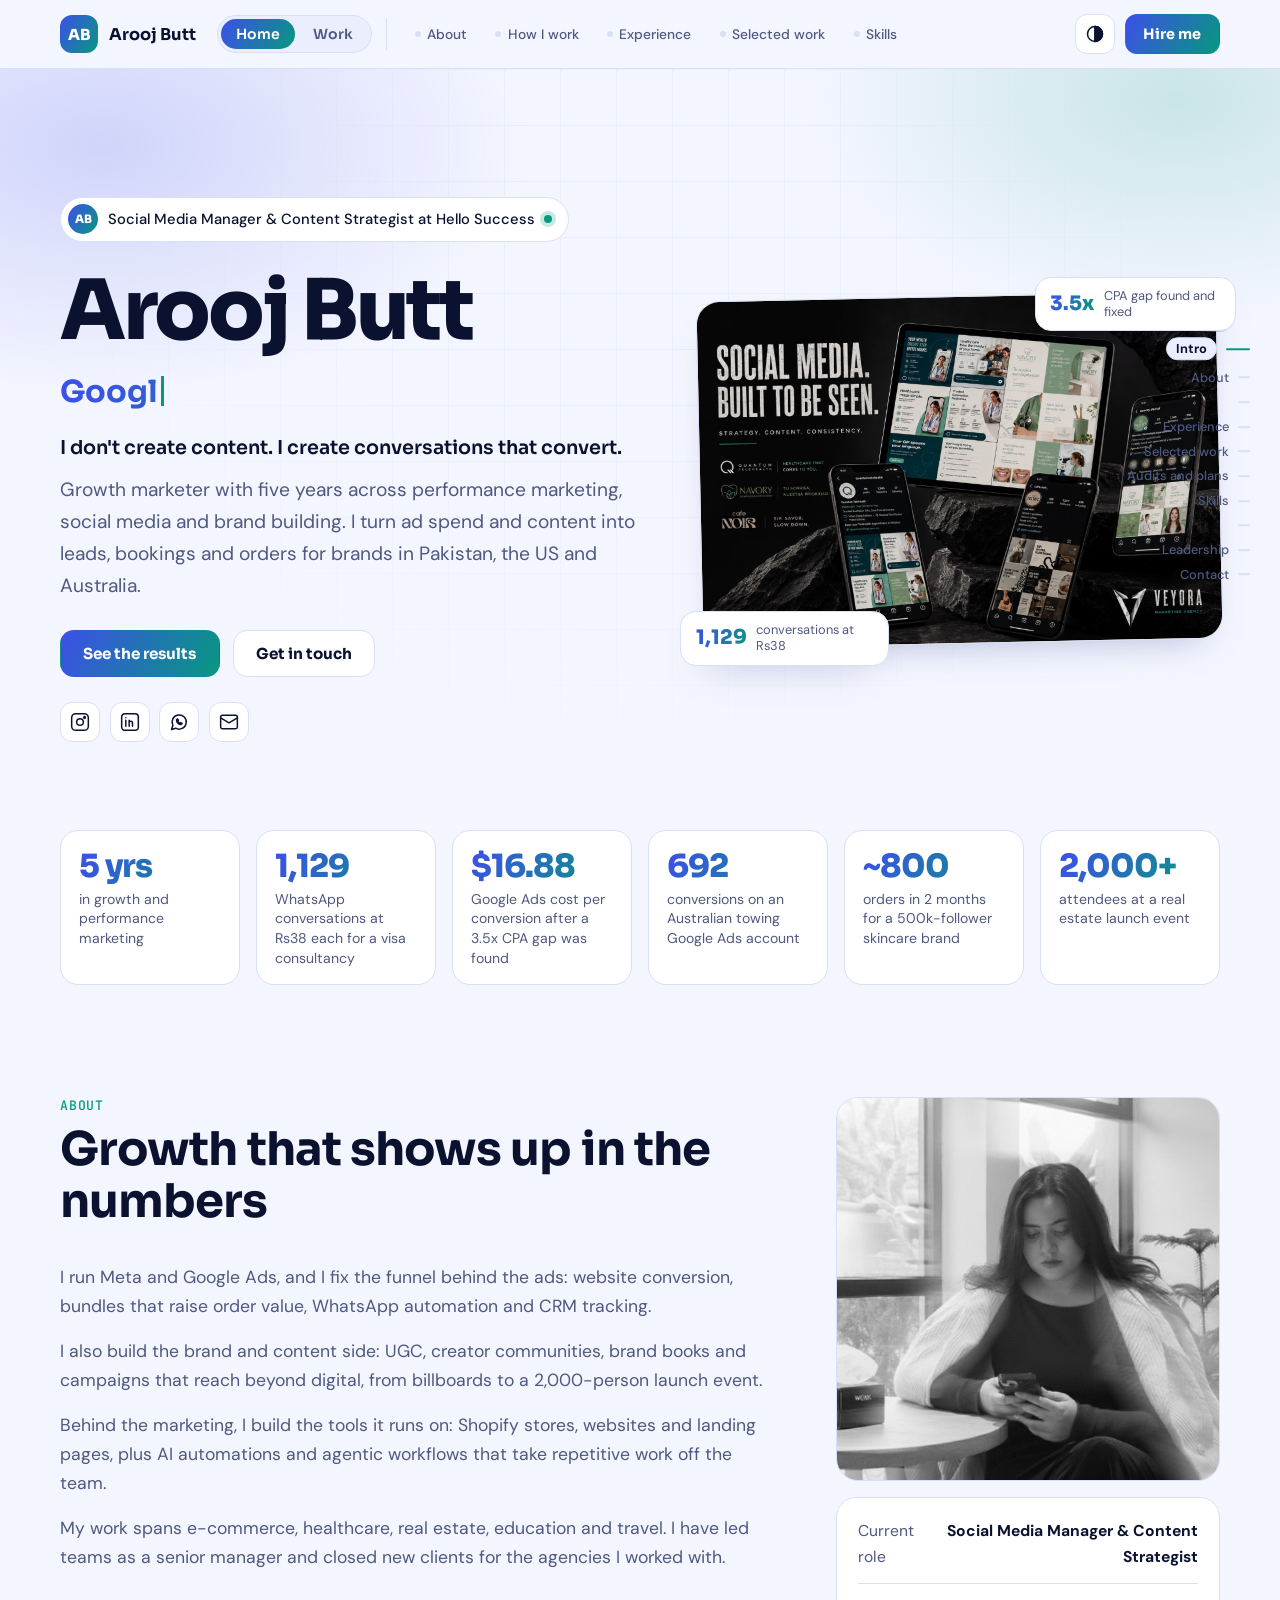
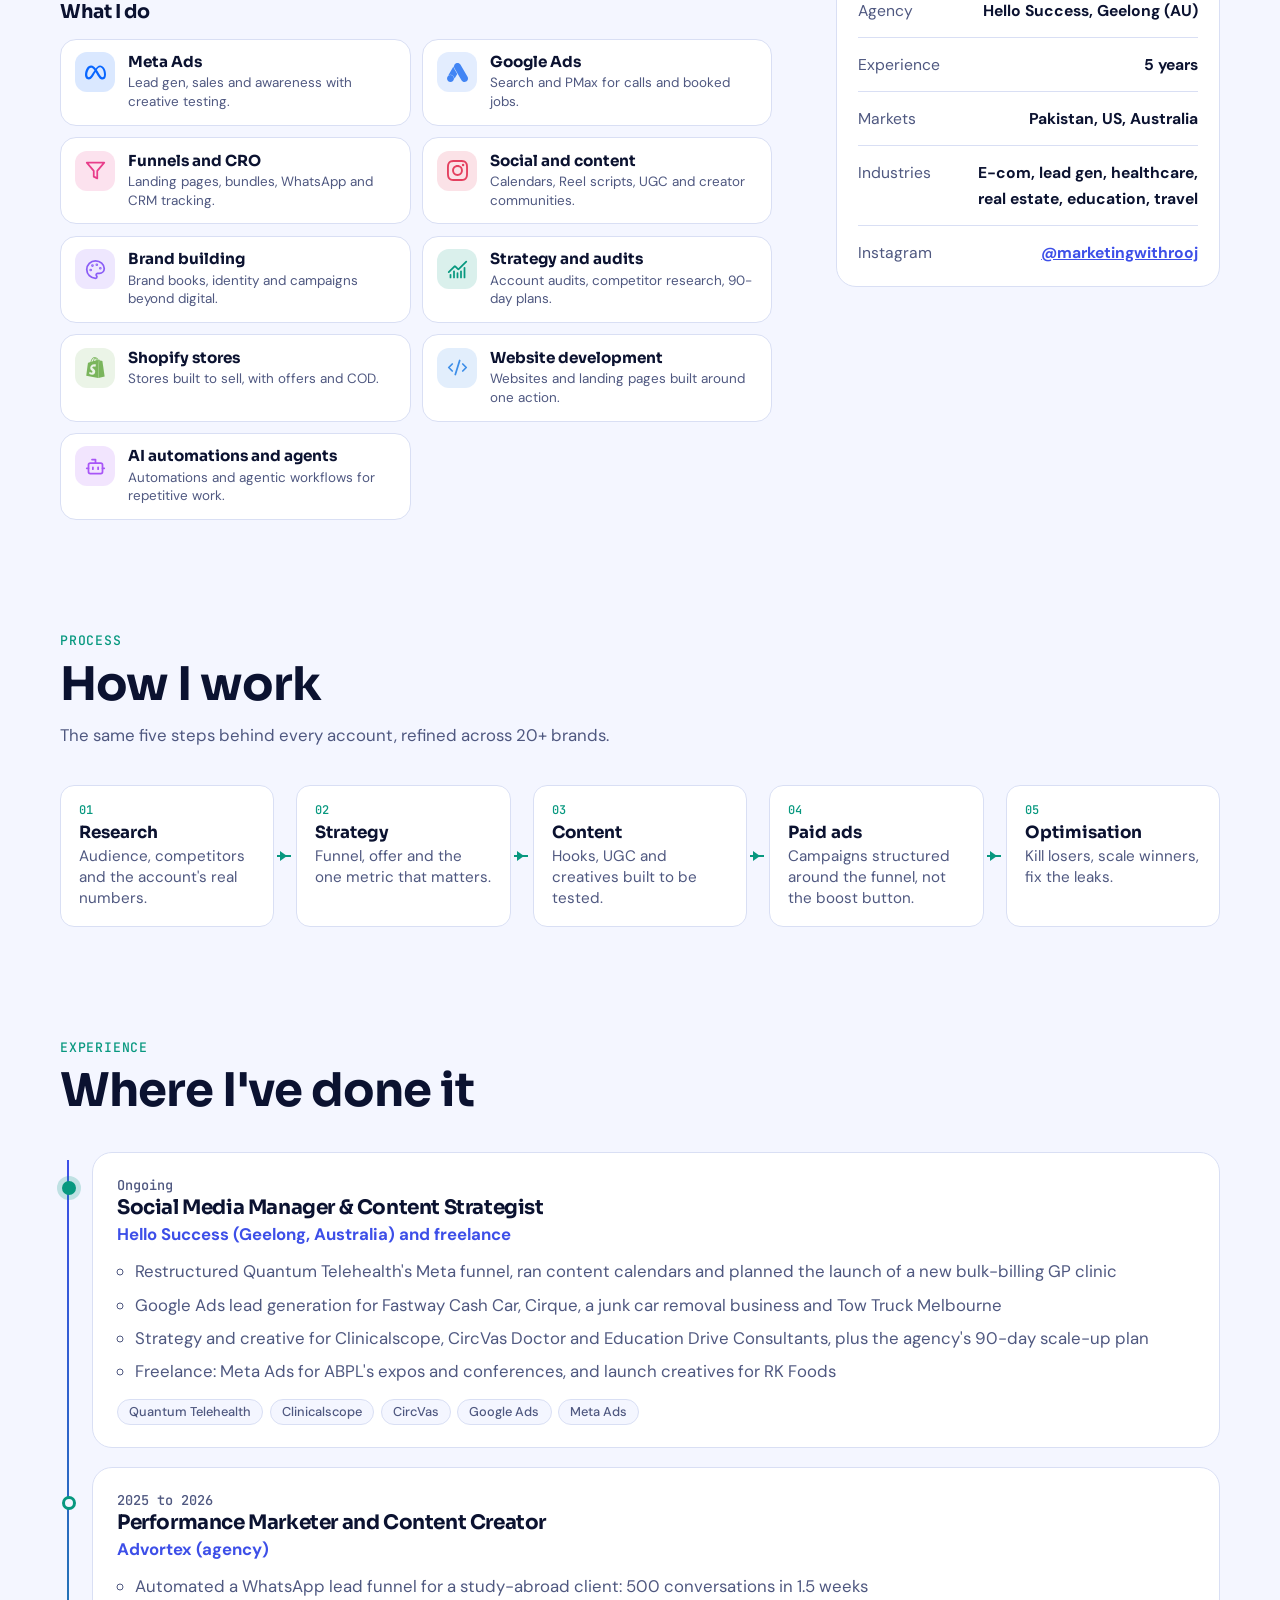
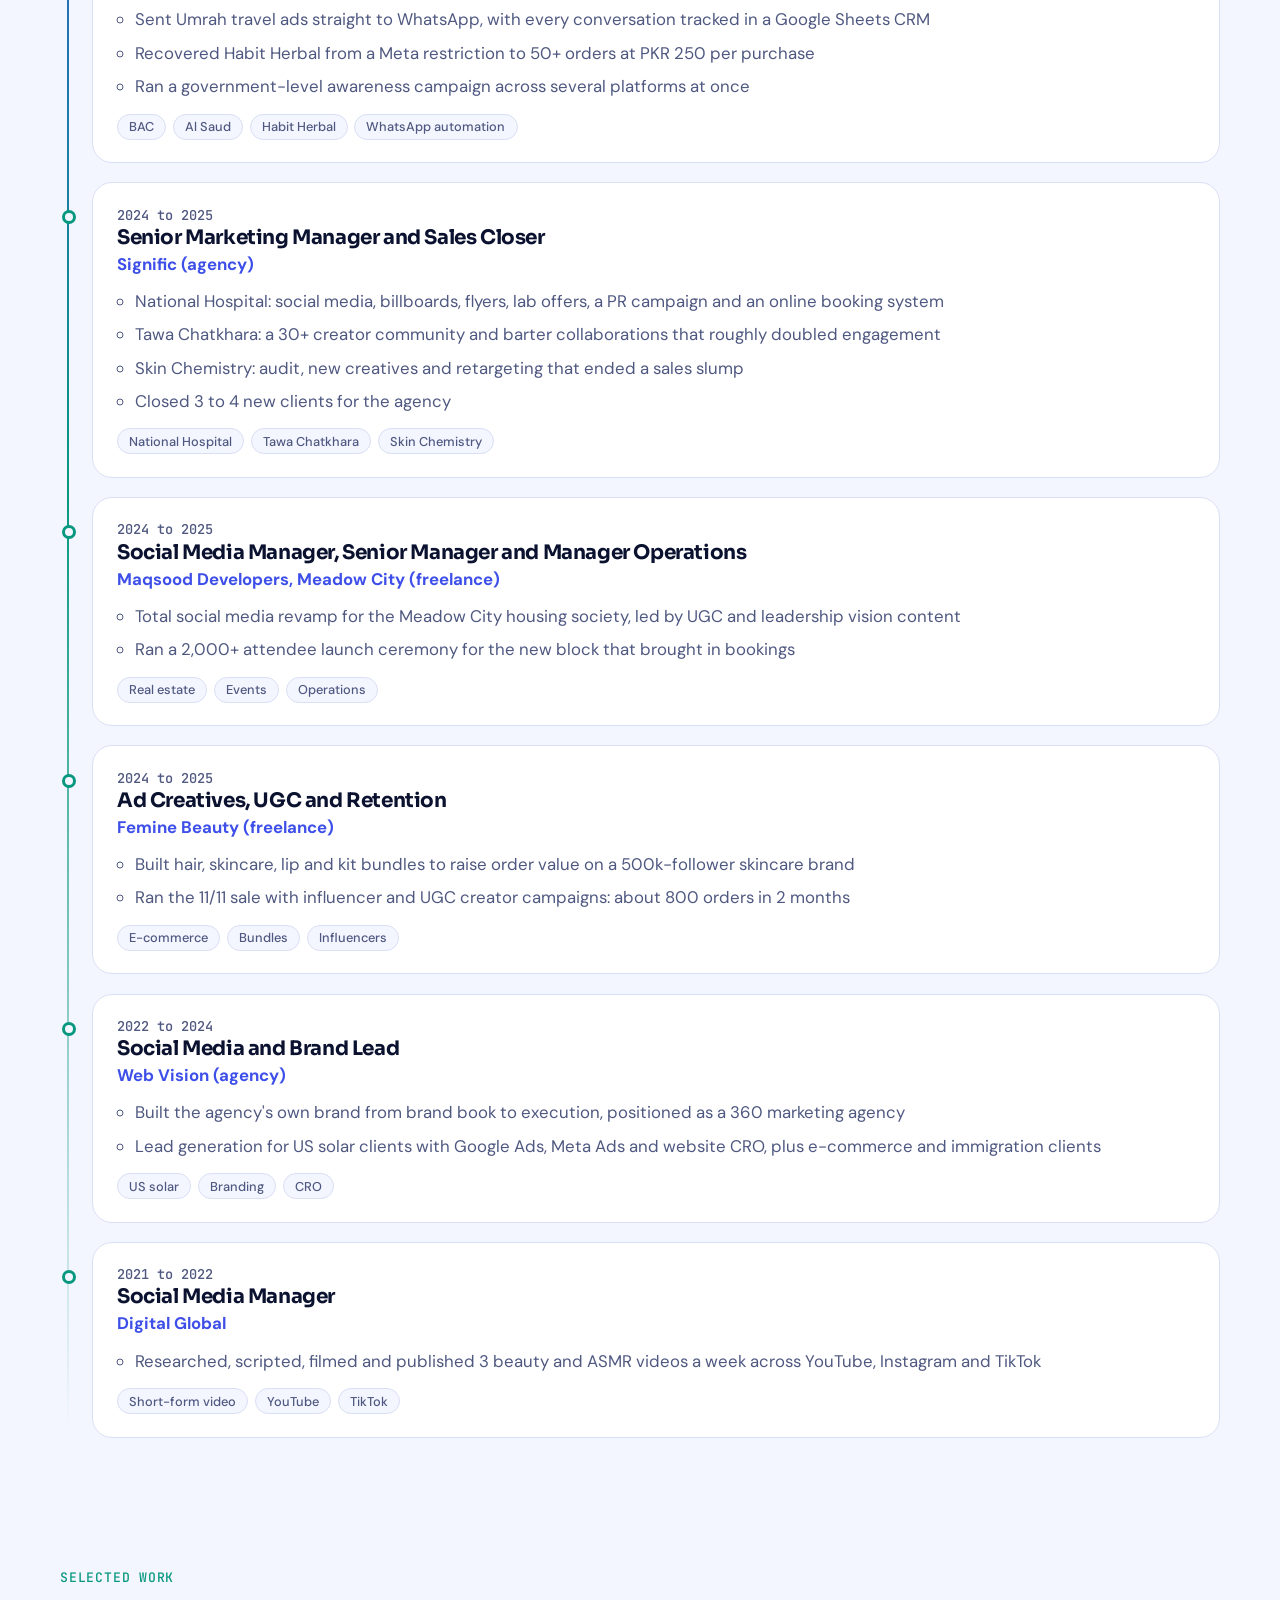
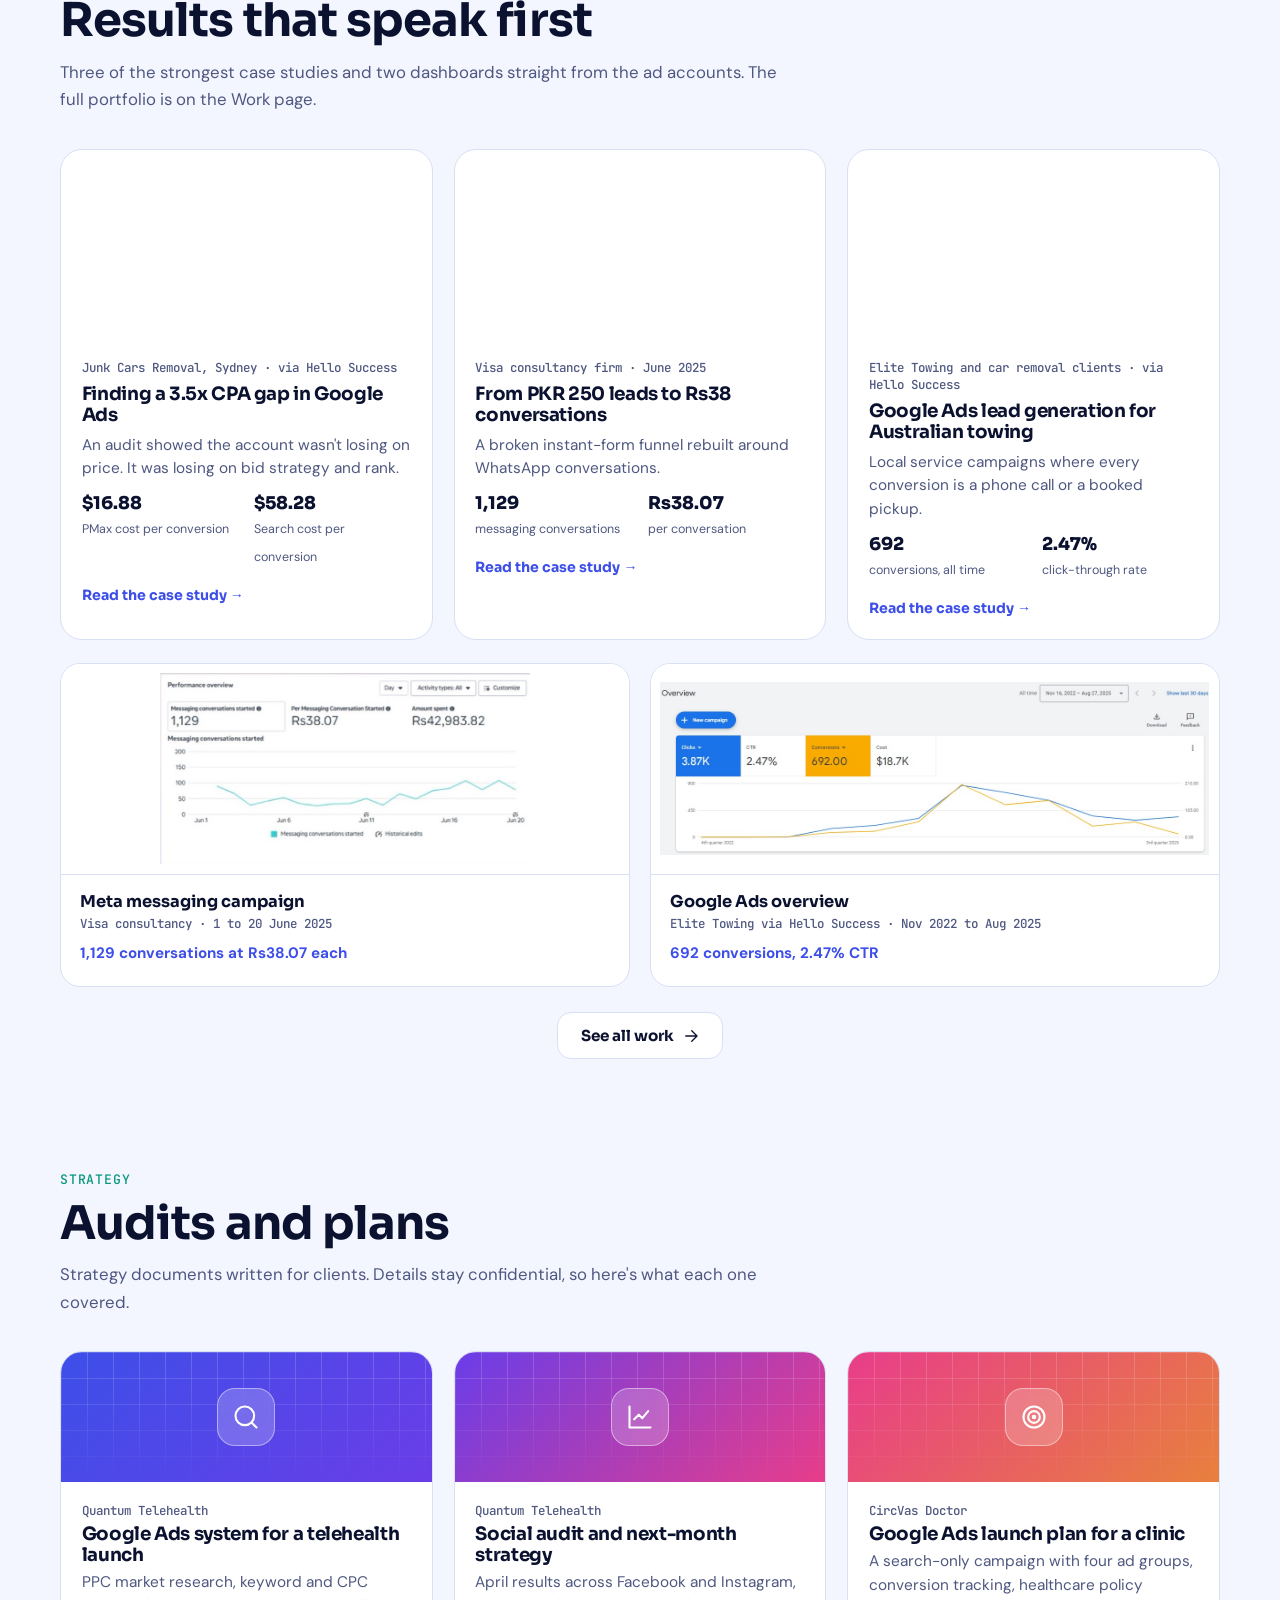
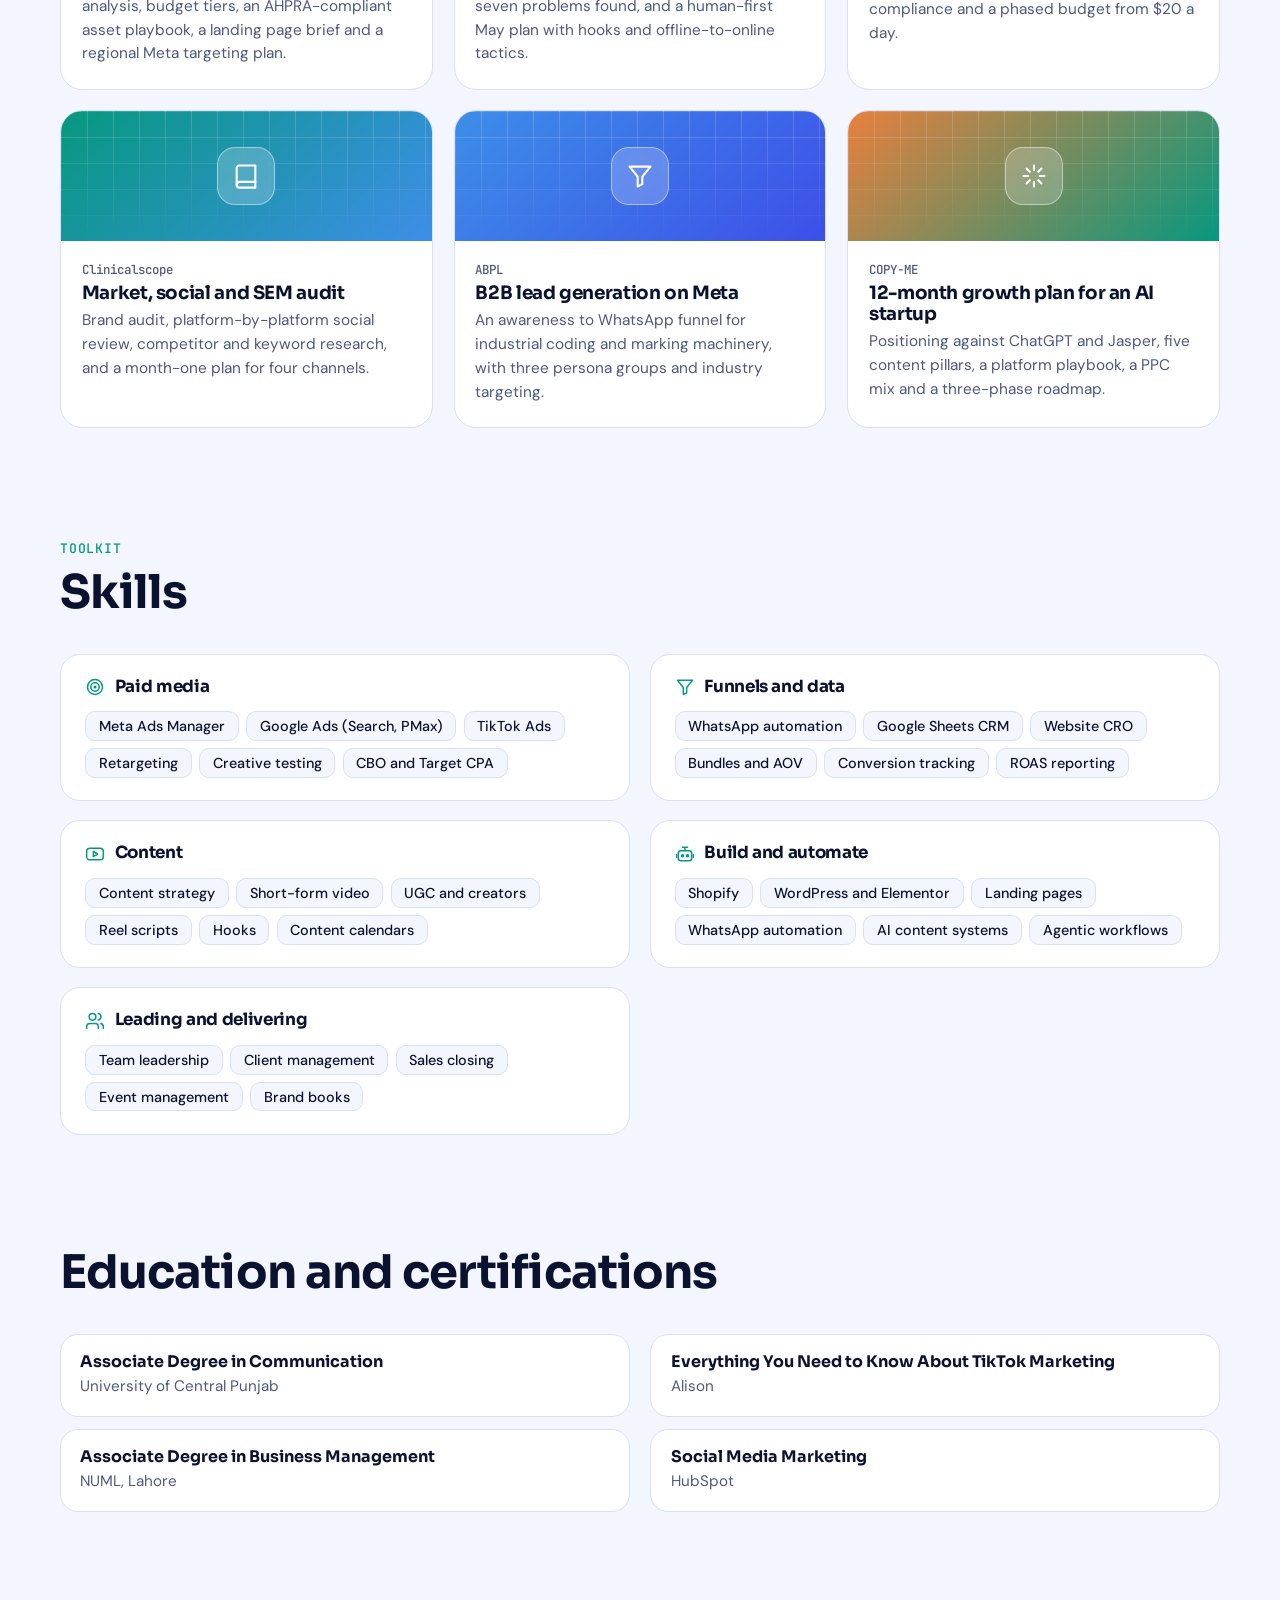
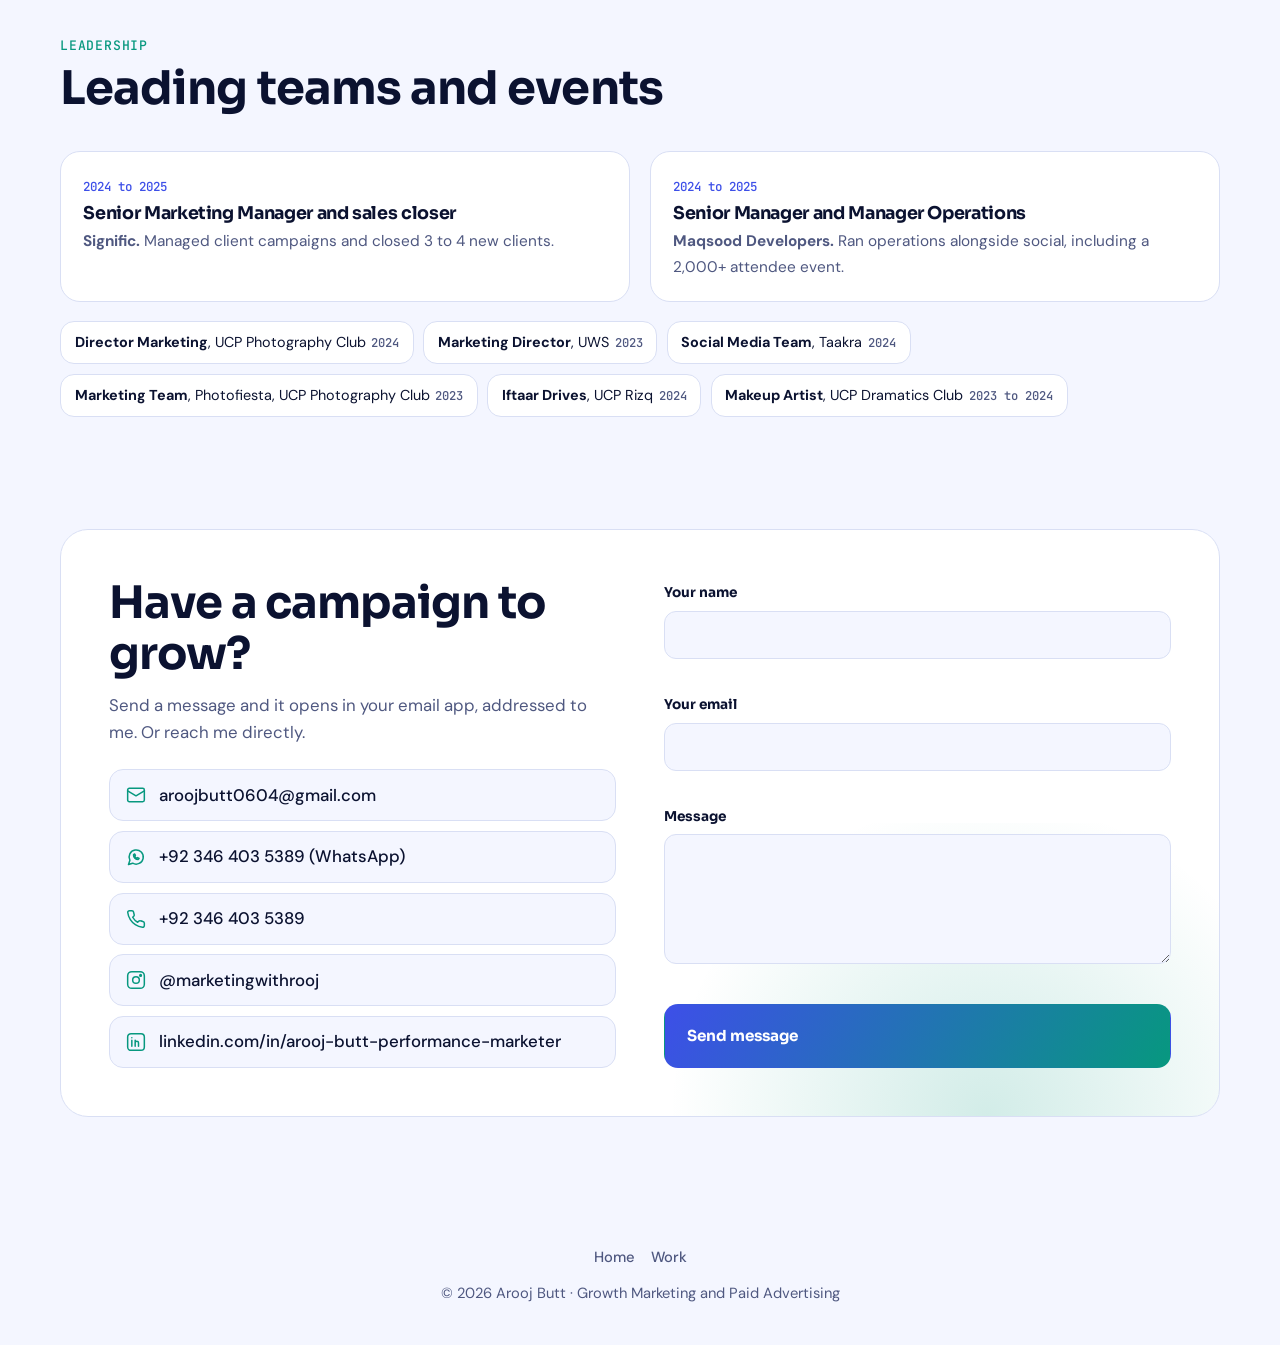
==== commit d57e1a4e: "Move Leadership after Education on Home Co-Authored-By: Claude Opus 5.5 <noreply@anthropic.com>" ====
--- a/index.html
+++ b/index.html
@@ -90,14 +90,6 @@
   </div>
 </section>
 
-<section class="s" id="leadership" data-label="Leadership" style="padding-top:1rem">
-  <div class="wrap">
-    <div class="head"><span class="eyebrow">Leadership</span><h2>Leading teams and events</h2></div>
-    <div class="lead-grid" id="leadFeature"></div>
-    <div class="campus" id="campus"></div>
-  </div>
-</section>
-
 <section class="s" id="featured" data-label="Selected work" style="padding-top:1rem">
   <div class="wrap">
     <div class="head"><span class="eyebrow">Selected work</span><h2>Results that speak first</h2><p>Three of the strongest case studies and two dashboards straight from the ad accounts. The full portfolio is on the Work page.</p></div>
@@ -125,6 +117,14 @@
   <div class="wrap">
     <div class="head"><h2>Education and certifications</h2></div>
     <div class="two"><div id="edu"></div><div id="certs"></div></div>
+  </div>
+</section>
+
+<section class="s" id="leadership" data-label="Leadership" style="padding-top:1rem">
+  <div class="wrap">
+    <div class="head"><span class="eyebrow">Leadership</span><h2>Leading teams and events</h2></div>
+    <div class="lead-grid" id="leadFeature"></div>
+    <div class="campus" id="campus"></div>
   </div>
 </section>
 
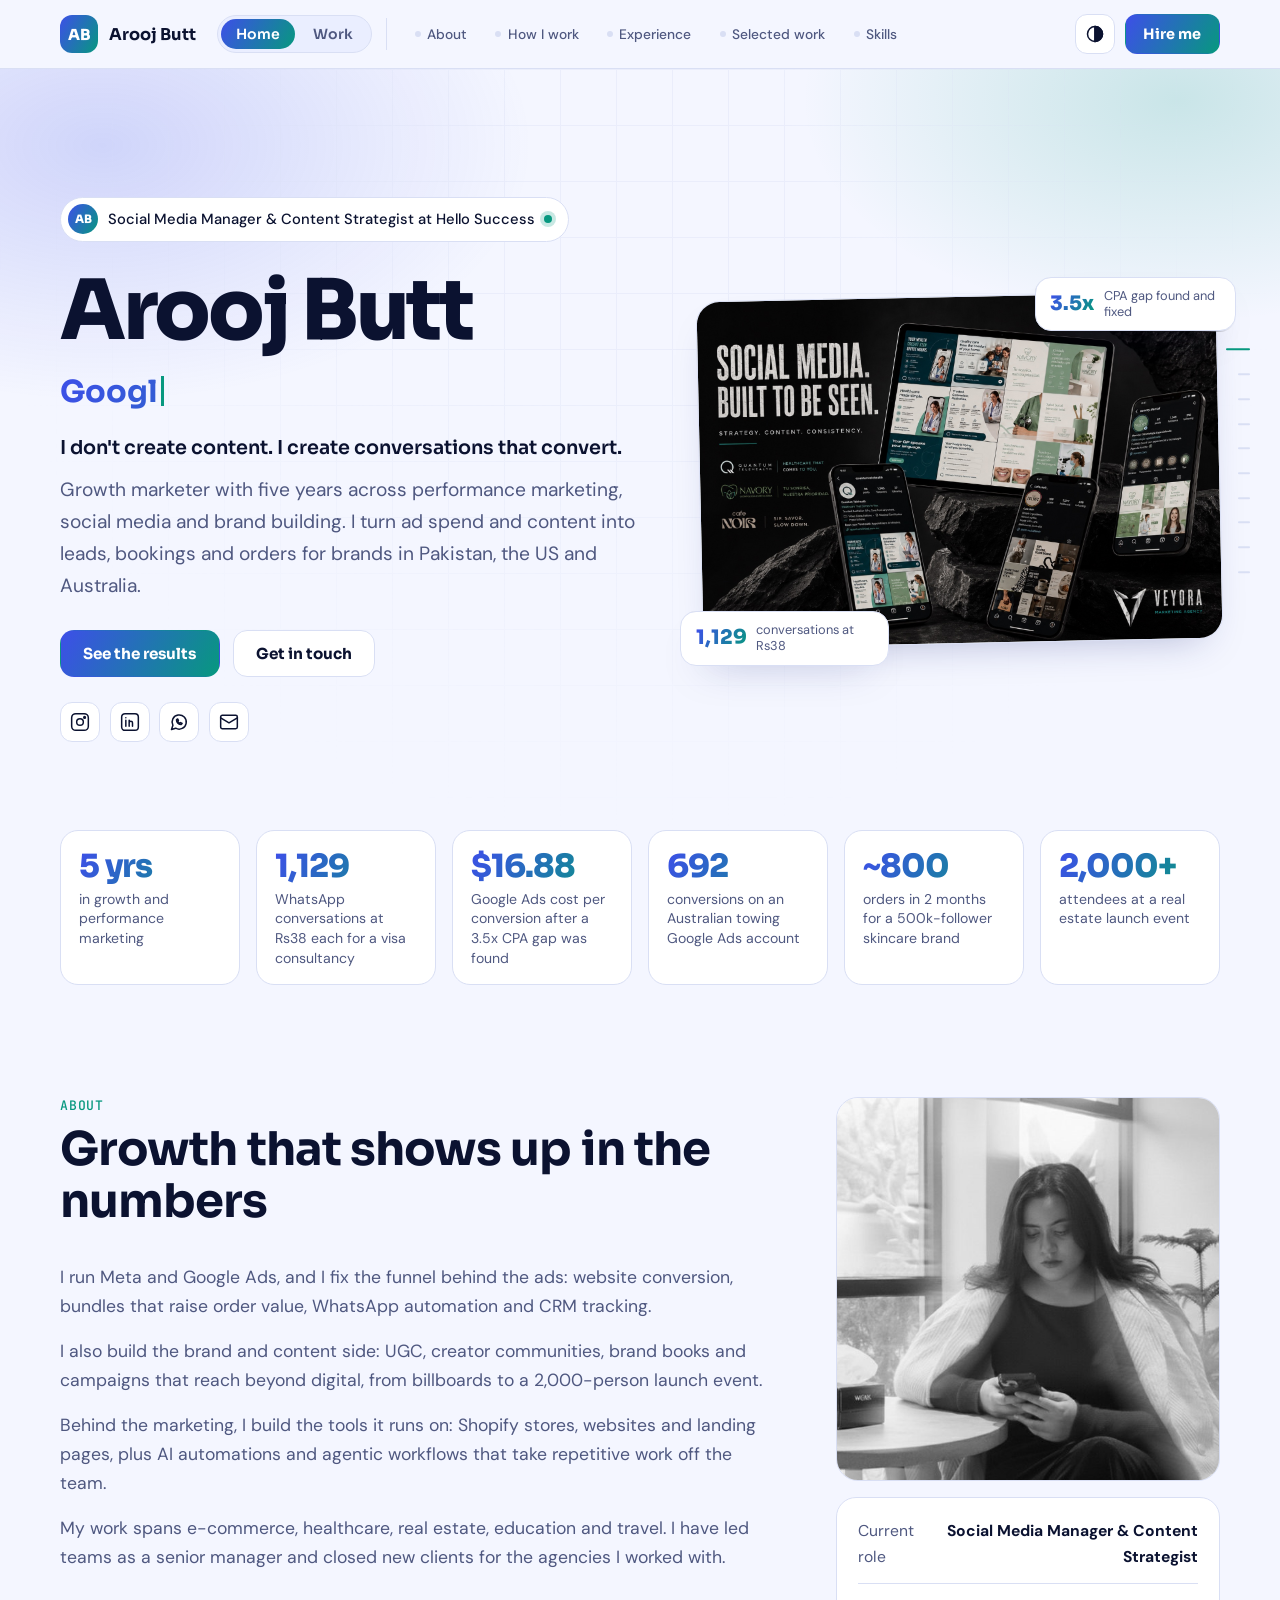
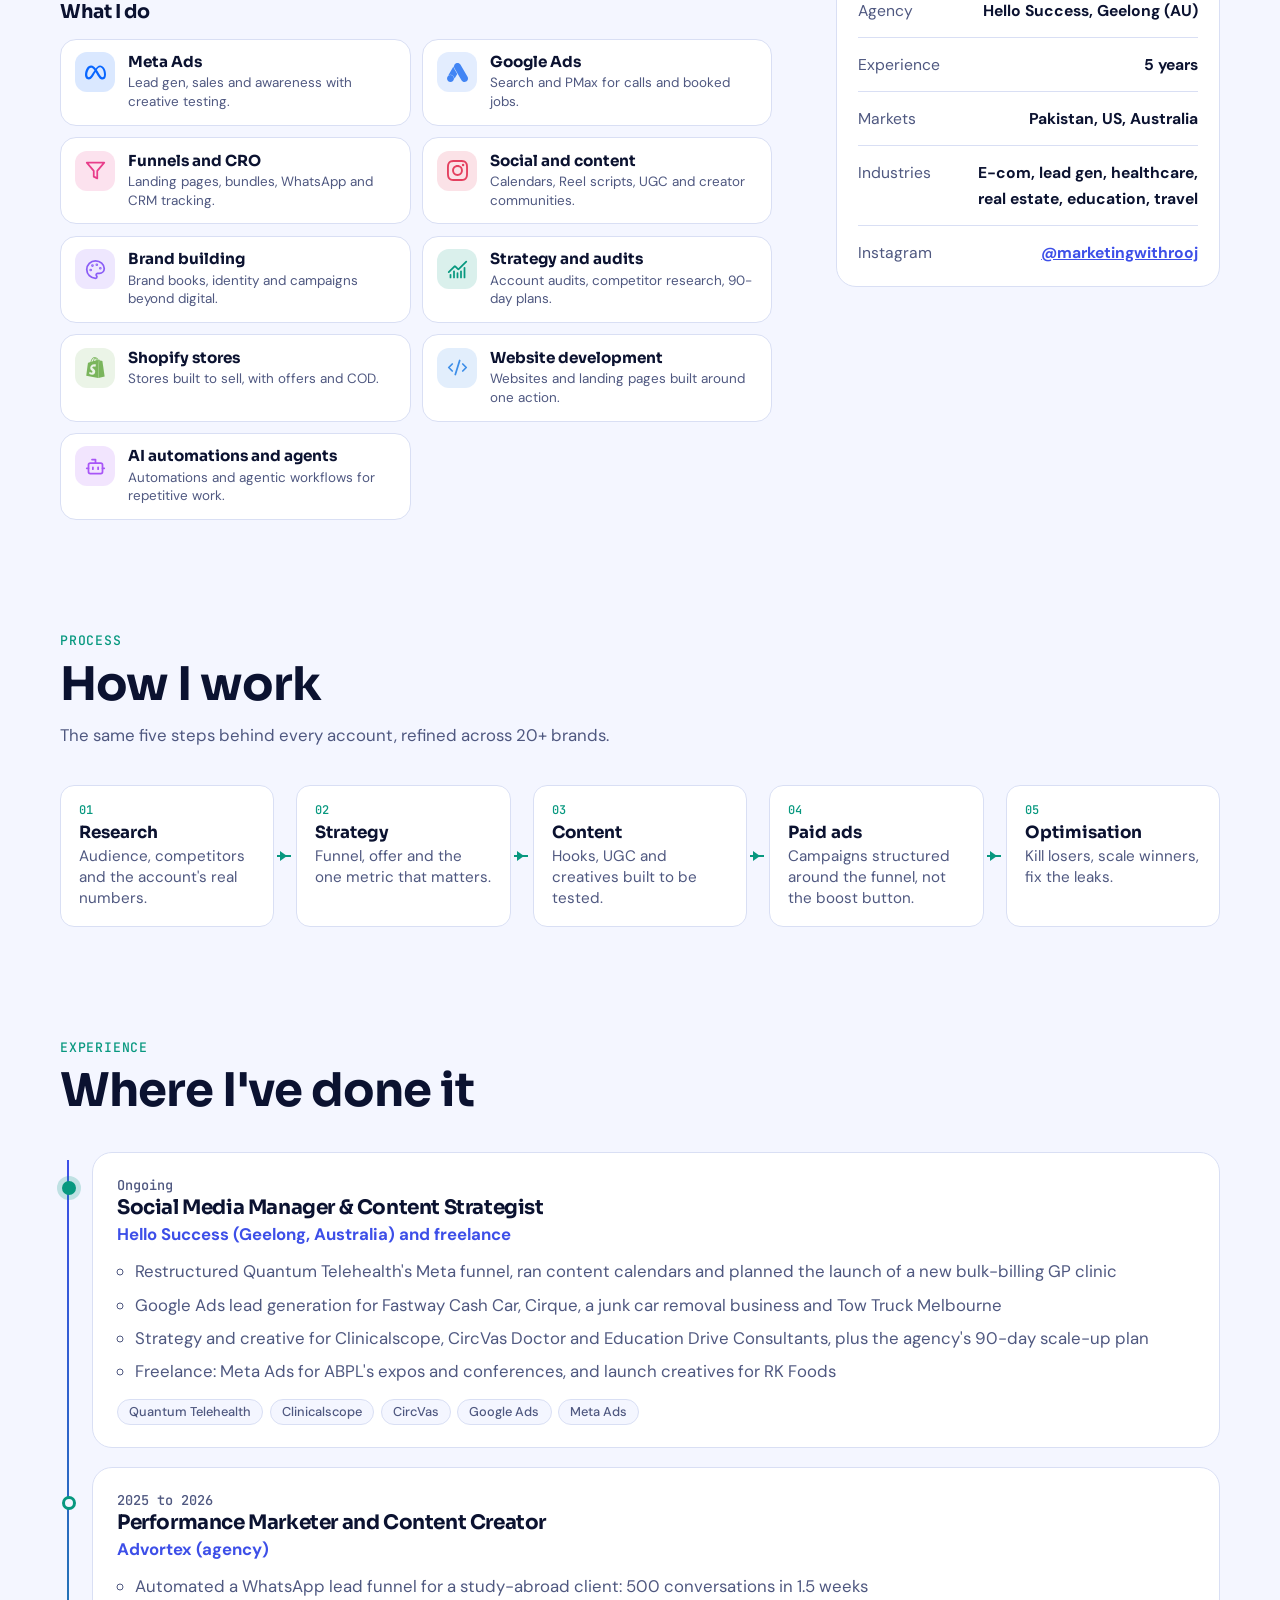
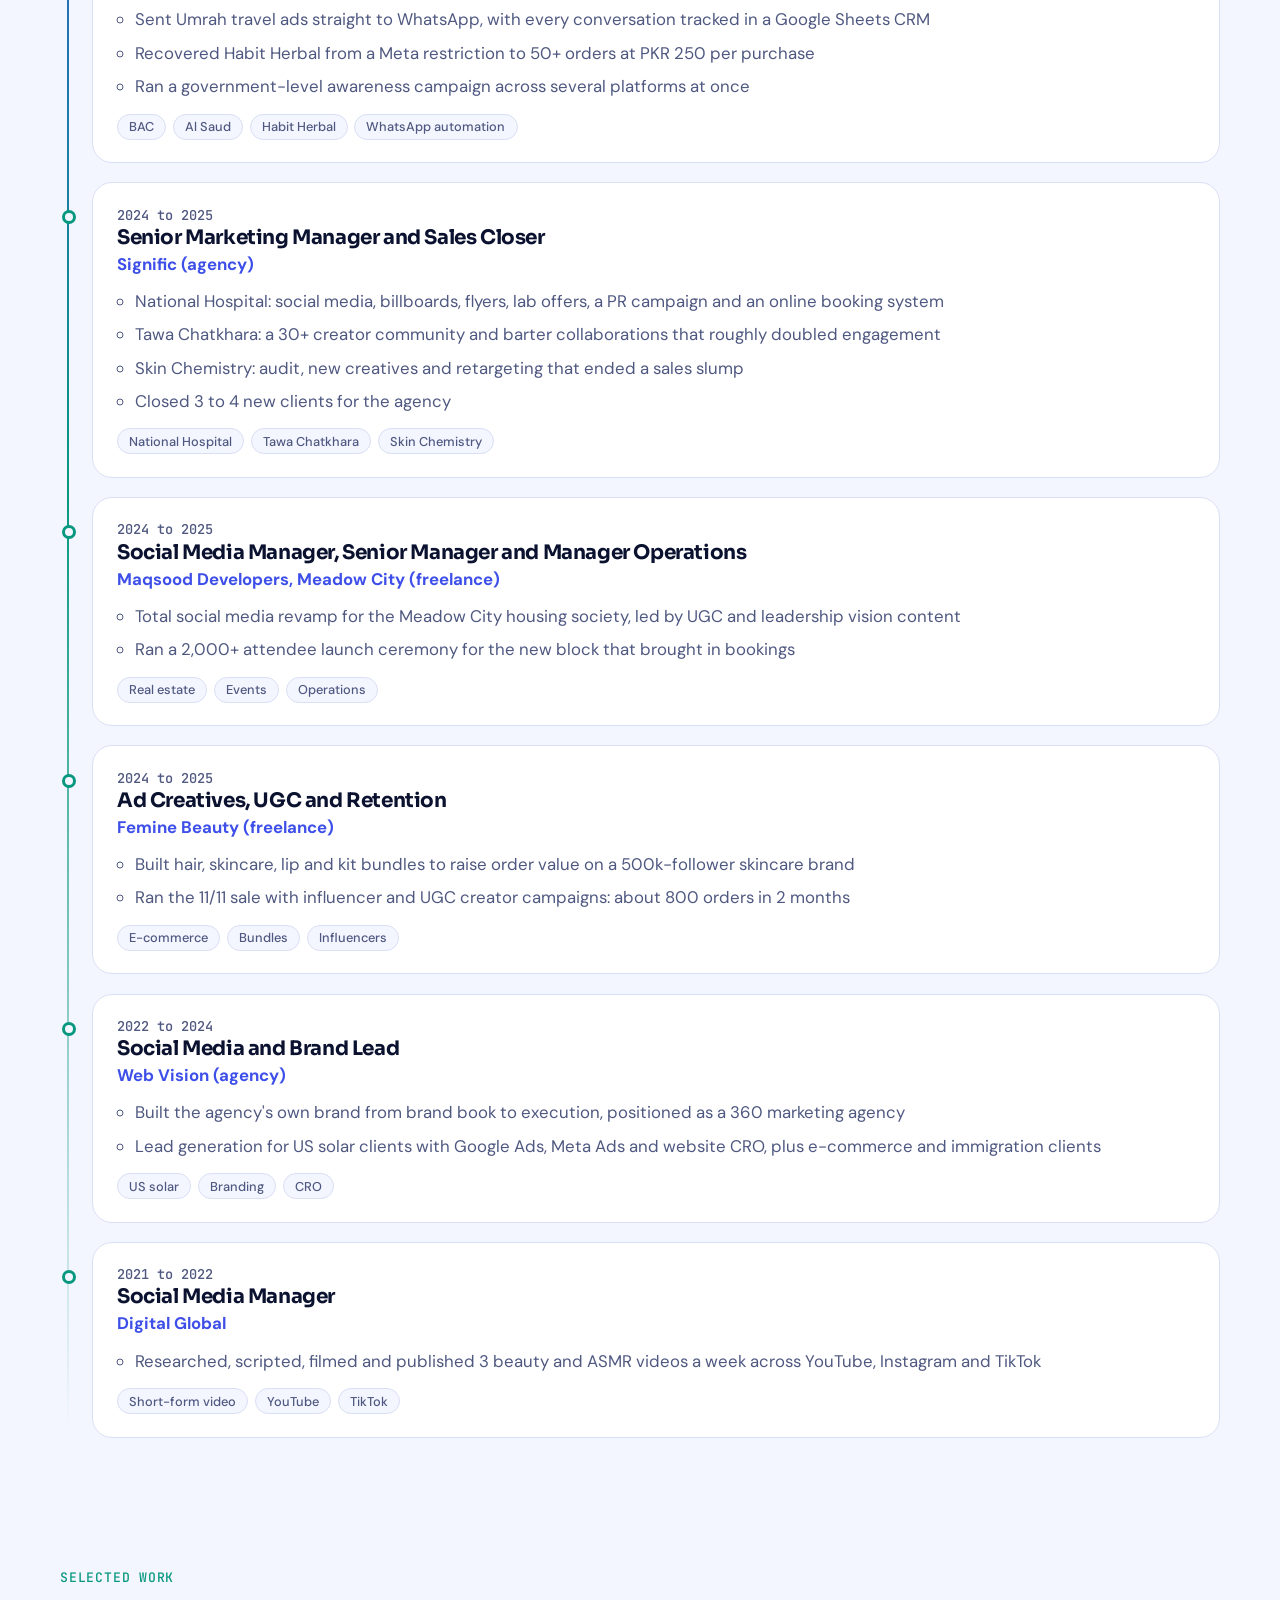
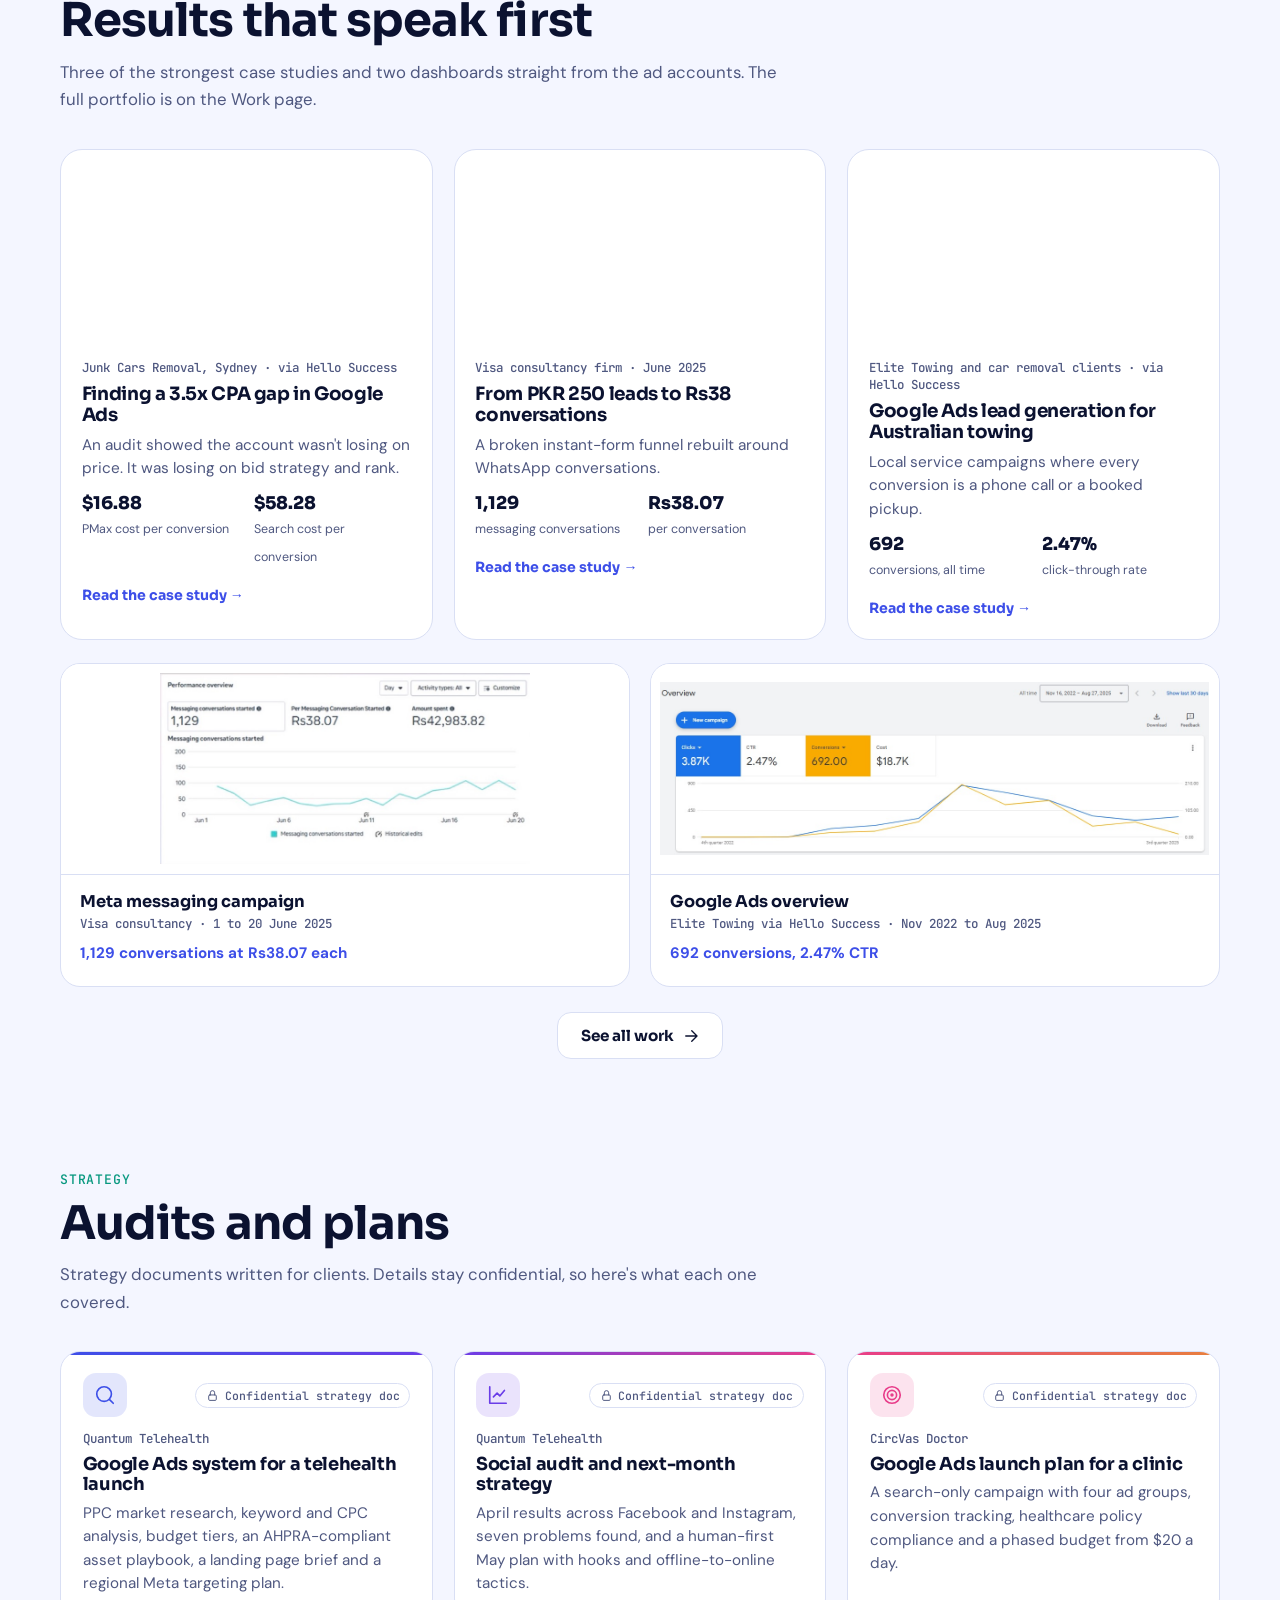
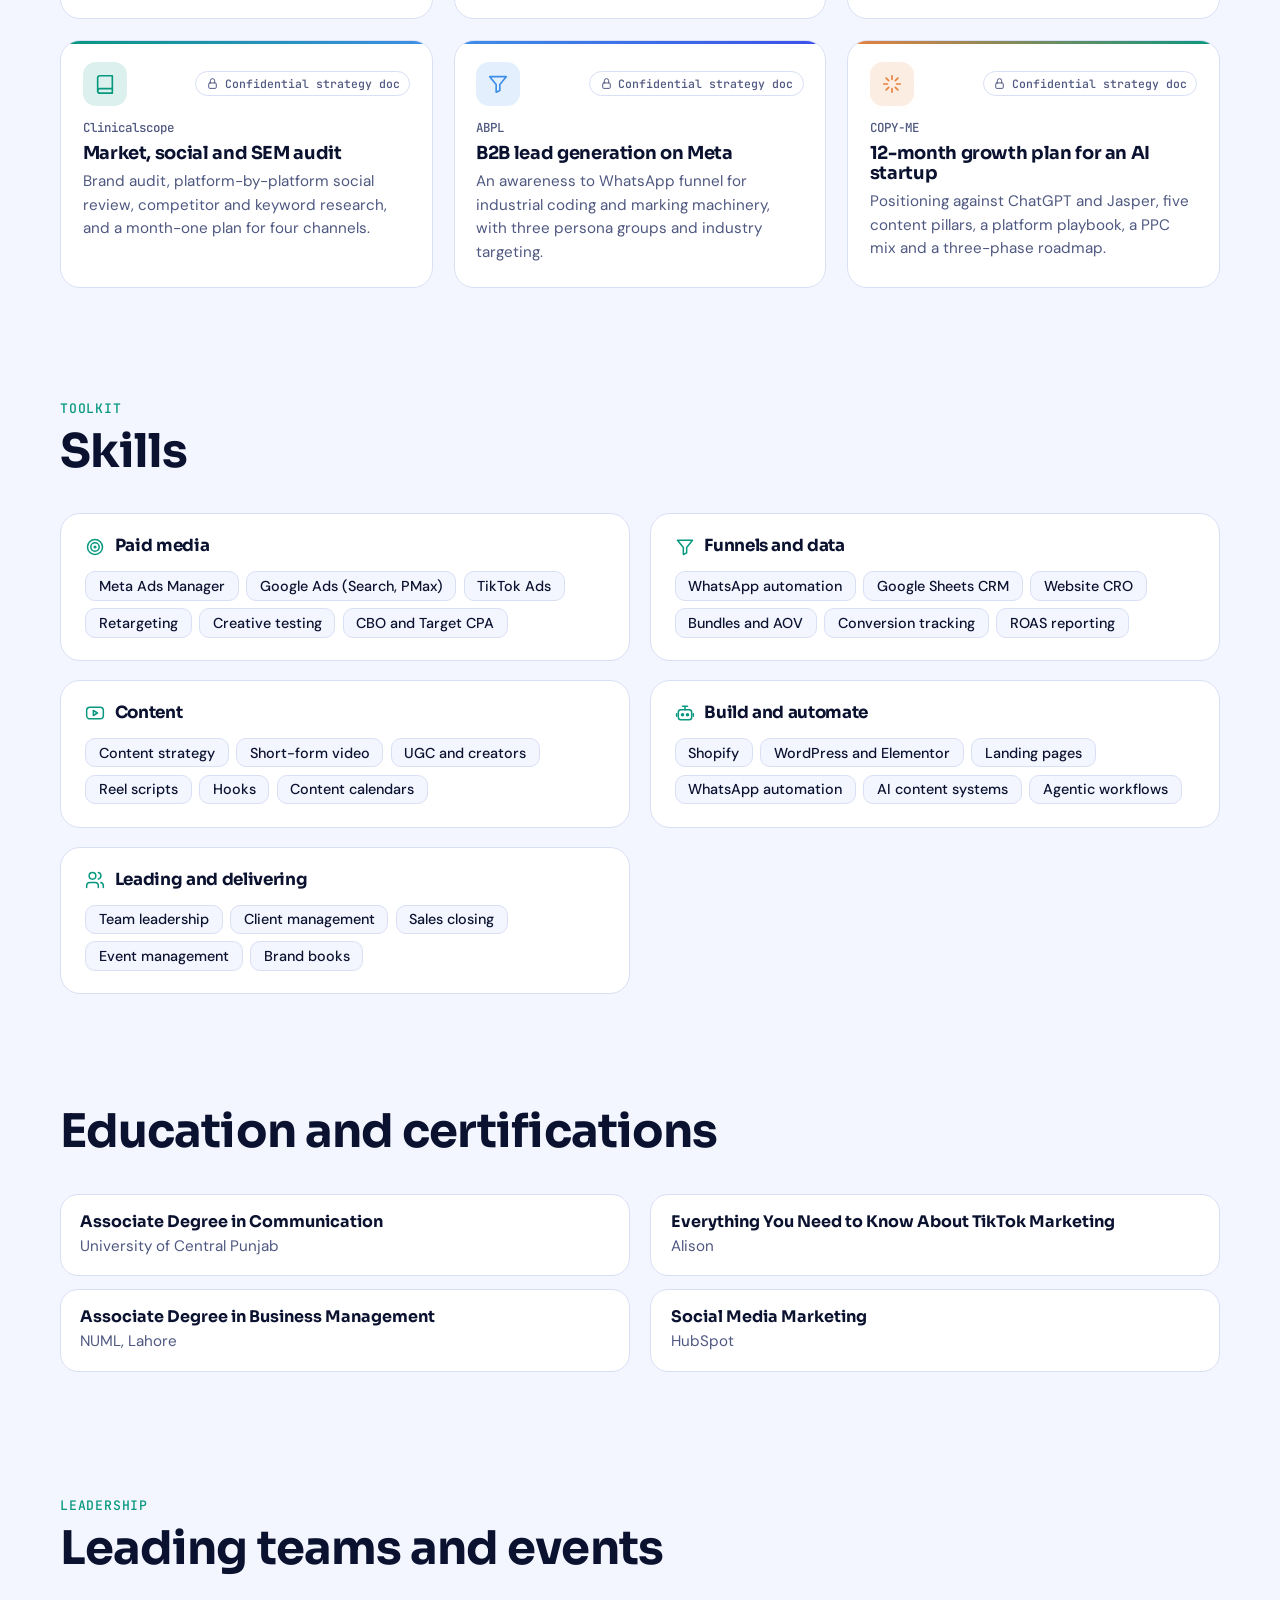
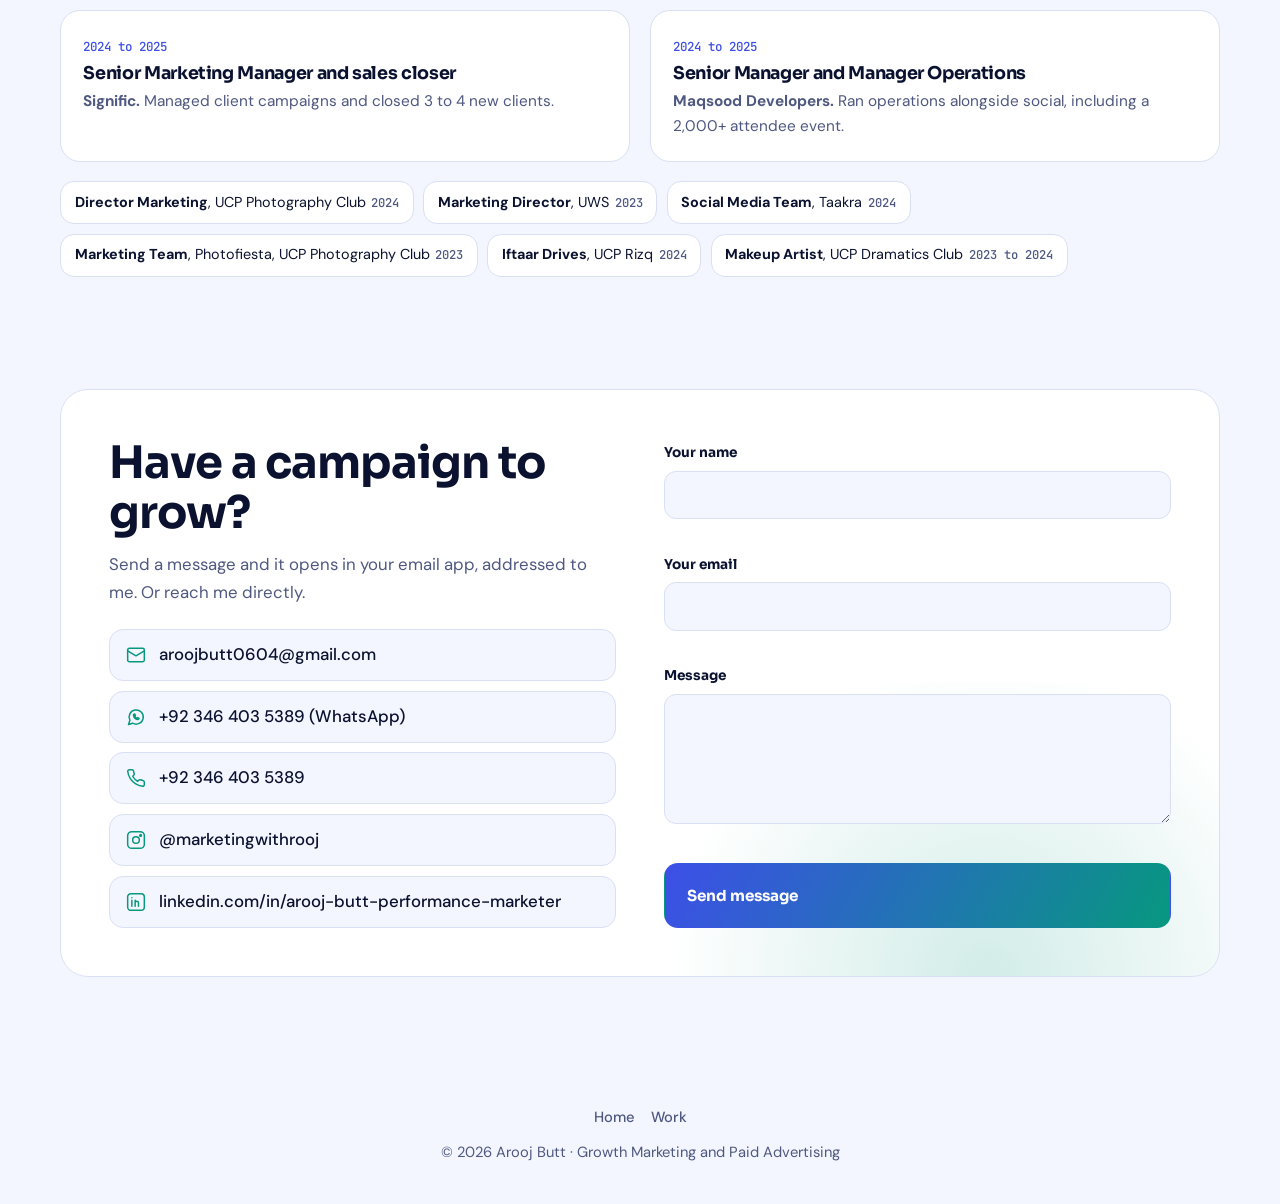
==== commit e6d8ad4e: "Give strategy docs compact document cards; stop navigator label overlap The gradient banners with a " ====
--- a/index.html
+++ b/index.html
@@ -16,7 +16,7 @@
 <link rel="preconnect" href="https://fonts.googleapis.com">
 <link rel="preconnect" href="https://fonts.gstatic.com" crossorigin>
 <link href="https://fonts.googleapis.com/css2?family=Sora:wght@500;600;700;800&family=DM+Sans:ital,opsz,wght@0,9..40,400;0,9..40,500;0,9..40,700&family=JetBrains+Mono:wght@400;500&display=swap" rel="stylesheet">
-<link rel="stylesheet" href="assets/css/style.css?v=16">
+<link rel="stylesheet" href="assets/css/style.css?v=17">
 </head>
 <body data-page="index">
 <a class="skip" href="#main">Skip to content</a>
@@ -159,7 +159,7 @@
 </dialog>
 
 <noscript><p style="text-align:center;padding:2rem">This portfolio needs JavaScript to show its work. Email <a href="mailto:aroojbutt0604@gmail.com">aroojbutt0604@gmail.com</a>.</p></noscript>
-<script src="assets/js/content.js?v=16"></script>
-<script src="assets/js/main.js?v=16"></script>
+<script src="assets/js/content.js?v=17"></script>
+<script src="assets/js/main.js?v=17"></script>
 </body>
 </html>
--- a/assets/css/style.css
+++ b/assets/css/style.css
@@ -527,3 +527,25 @@
 .tools{margin-left:auto}
 @media (min-width:1100px){.sec-links{display:flex}.tools{margin-left:0}}
 @media (max-width:480px){.pages{margin-left:.2rem}.pages a{padding:.34rem .7rem}}
+
+/* strategy documents: compact cards, no image cover */
+.doc-card{position:relative;display:flex;flex-direction:column;gap:.45rem;padding:1.3rem 1.35rem 1.4rem;background:var(--card);border:1px solid var(--line);border-radius:20px;overflow:hidden;transition:transform .2s,border-color .2s,box-shadow .2s}
+.doc-card::before{content:"";position:absolute;inset:0 0 auto;height:3px;background:linear-gradient(90deg,var(--c1),var(--c2))}
+.doc-card:hover{transform:translateY(-3px);border-color:var(--c1);box-shadow:var(--shadow)}
+.doc-top{display:flex;align-items:center;justify-content:space-between;gap:.8rem;margin-bottom:.35rem}
+.doc-ico{width:44px;height:44px;border-radius:13px;display:grid;place-items:center;color:var(--c1);background:color-mix(in srgb,var(--c1) 14%,transparent)}
+:root[data-theme="dark"] .doc-ico{color:color-mix(in srgb,var(--c1) 55%,white)}
+@media (prefers-color-scheme: dark){:root:not([data-theme="light"]) .doc-ico{color:color-mix(in srgb,var(--c1) 55%,white)}}
+.doc-ico svg.i{width:22px;height:22px}
+.doc-tag{display:inline-flex;align-items:center;gap:.35rem;font:500 .72rem var(--mono);color:var(--muted);padding:.25rem .6rem;border:1px solid var(--line);border-radius:999px;white-space:nowrap}
+.doc-tag svg.i{width:13px;height:13px}
+.doc-card small{font:500 .78rem var(--mono);color:var(--muted)}
+.doc-card h3{font-size:1.12rem}
+.doc-card p{color:var(--muted);font-size:.95rem;margin:0;line-height:1.55}
+@media (prefers-reduced-motion:reduce){.doc-card{transition:none}}
+
+/* right-edge navigator: only show the persistent current label when the side margin can fit it */
+@media (max-width:1499px){
+  .secnav a.active .lbl{opacity:0;transform:translateX(6px);background:none;border-color:transparent;box-shadow:none;padding:0}
+  .secnav:hover a.active .lbl,.secnav:focus-within a.active .lbl{opacity:1;transform:none}
+}
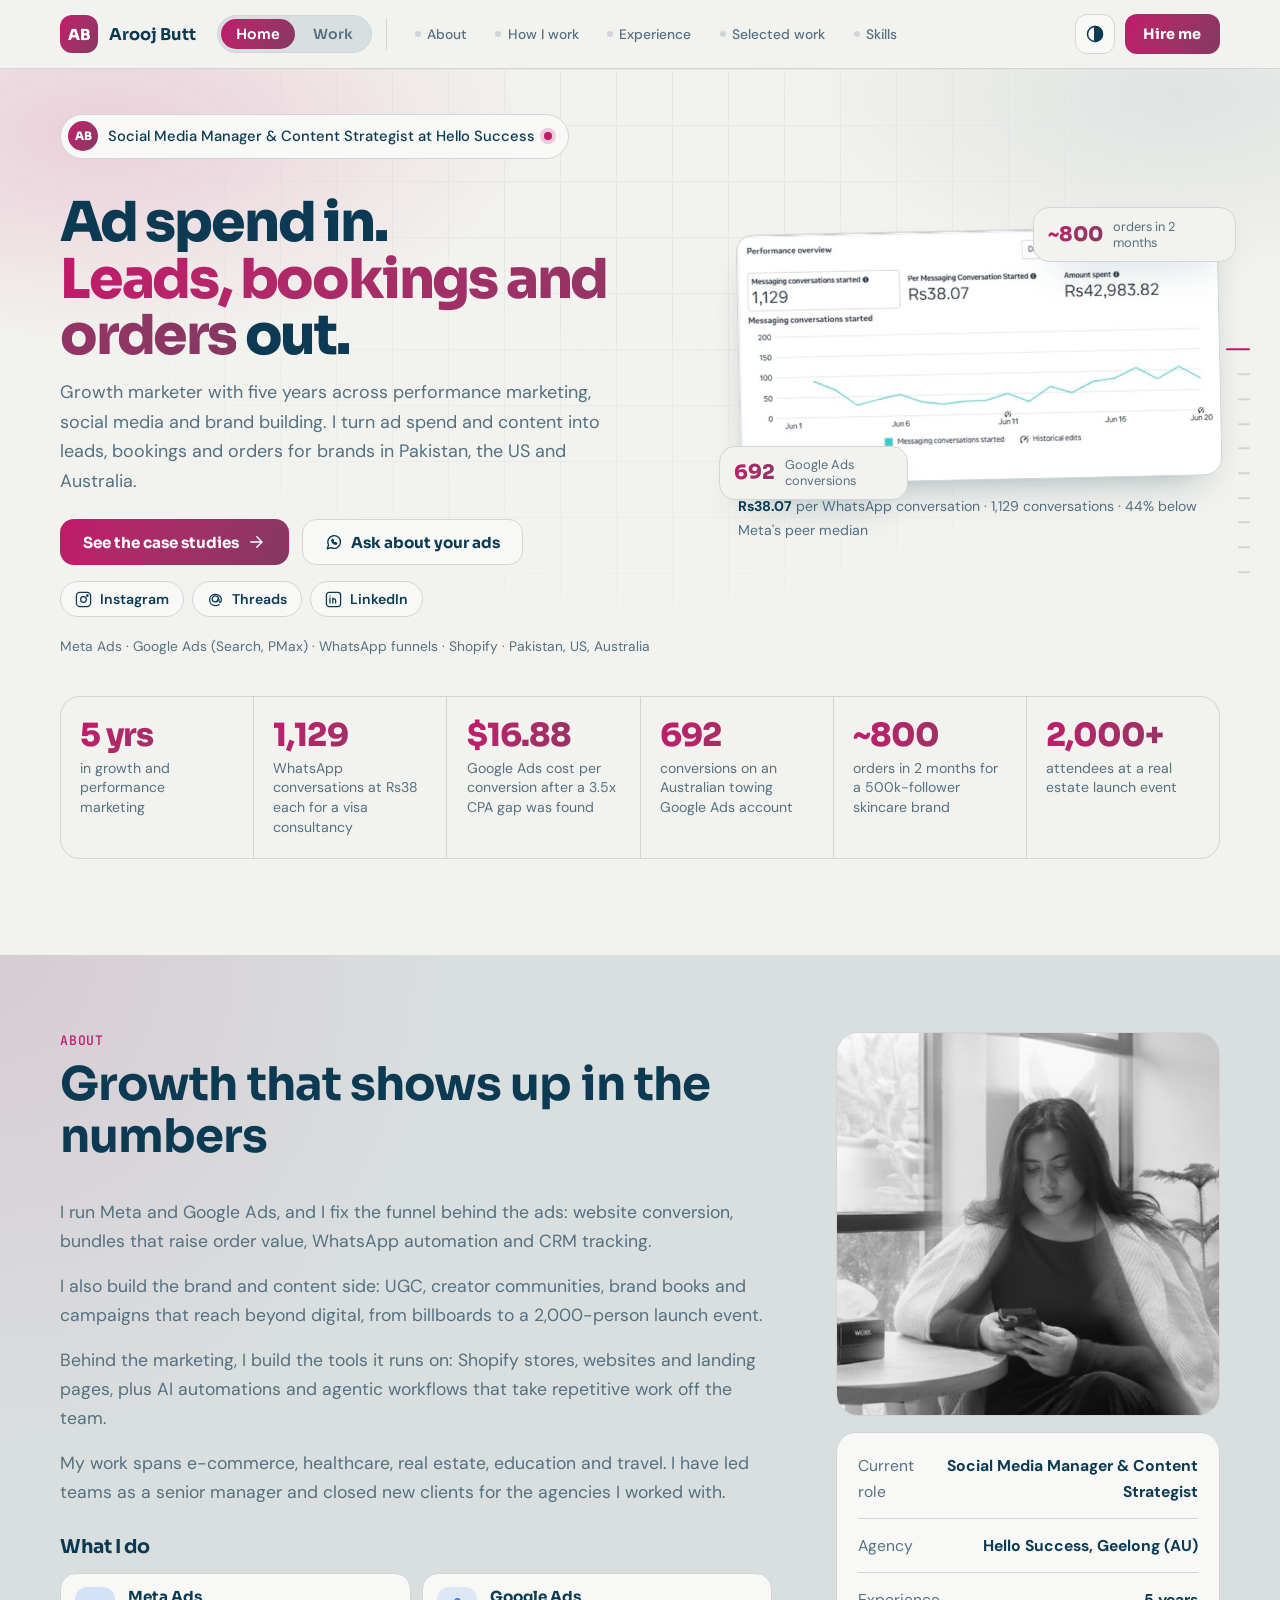
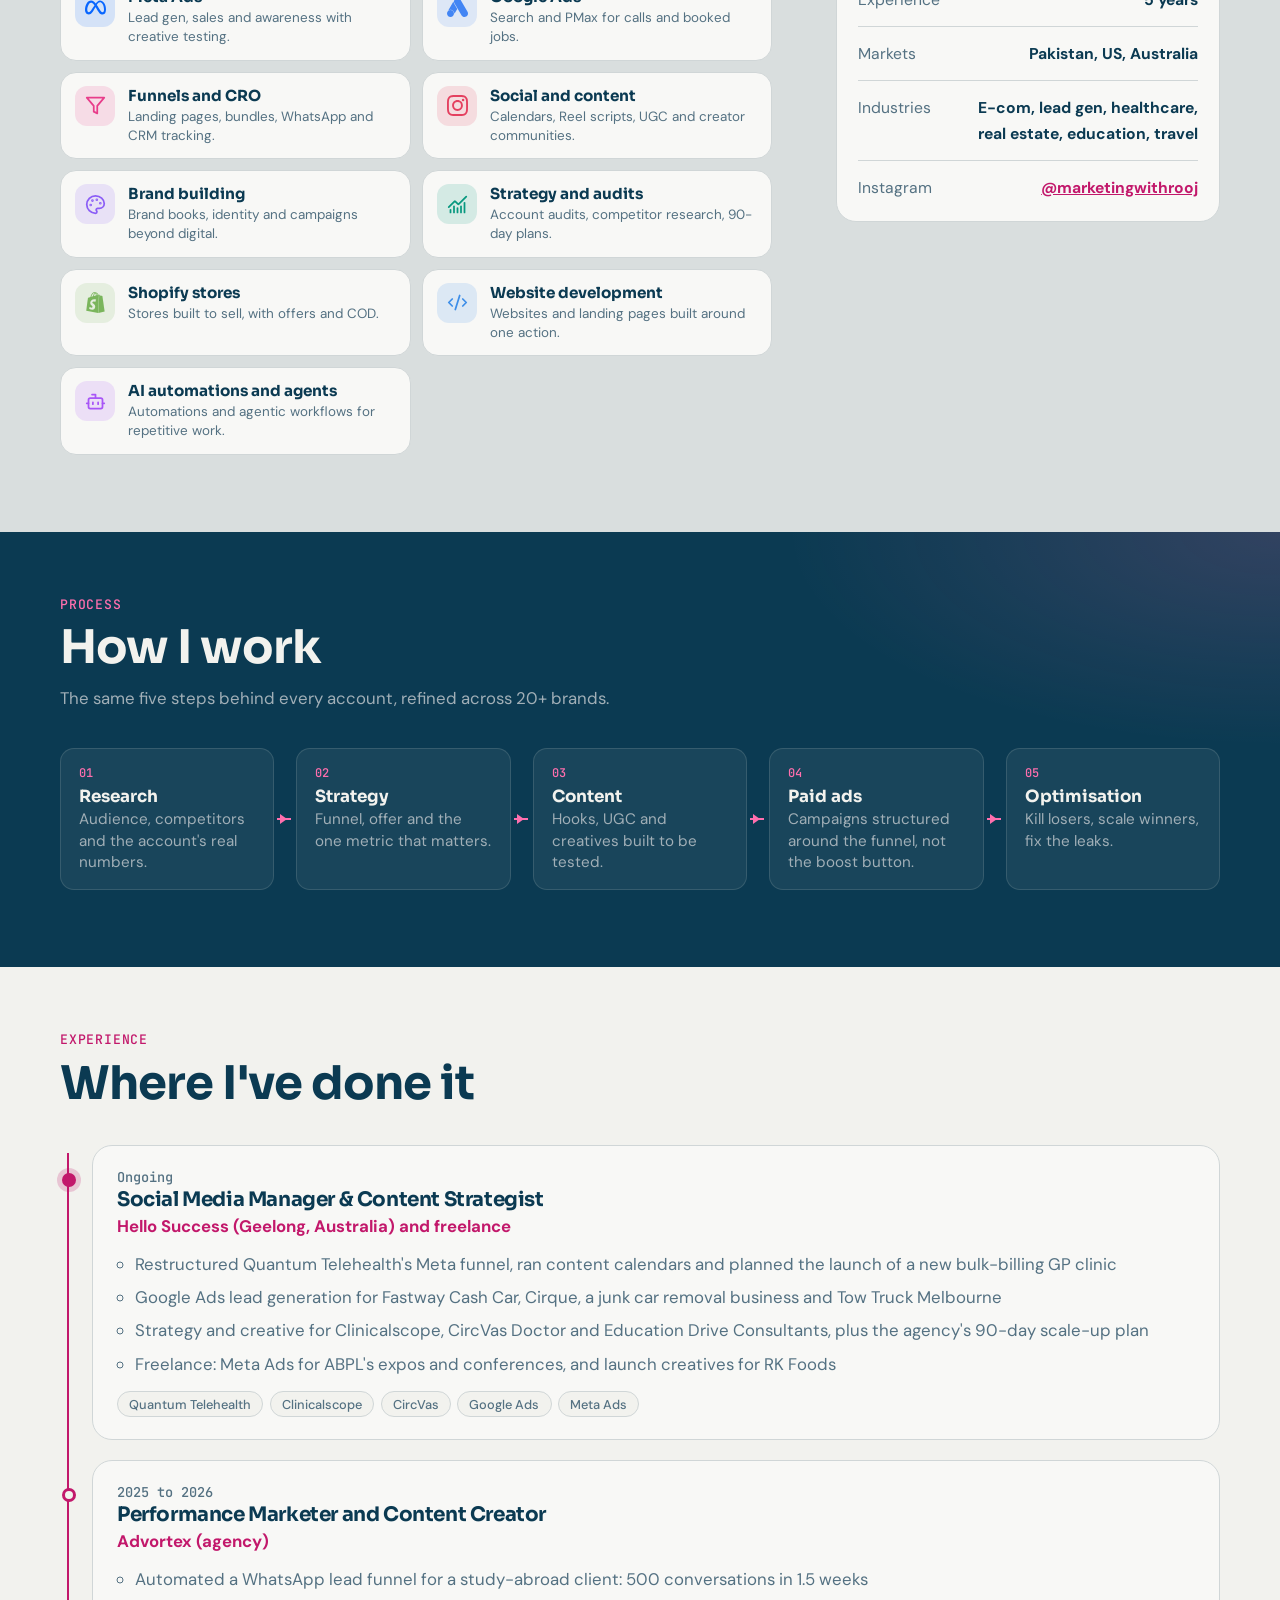
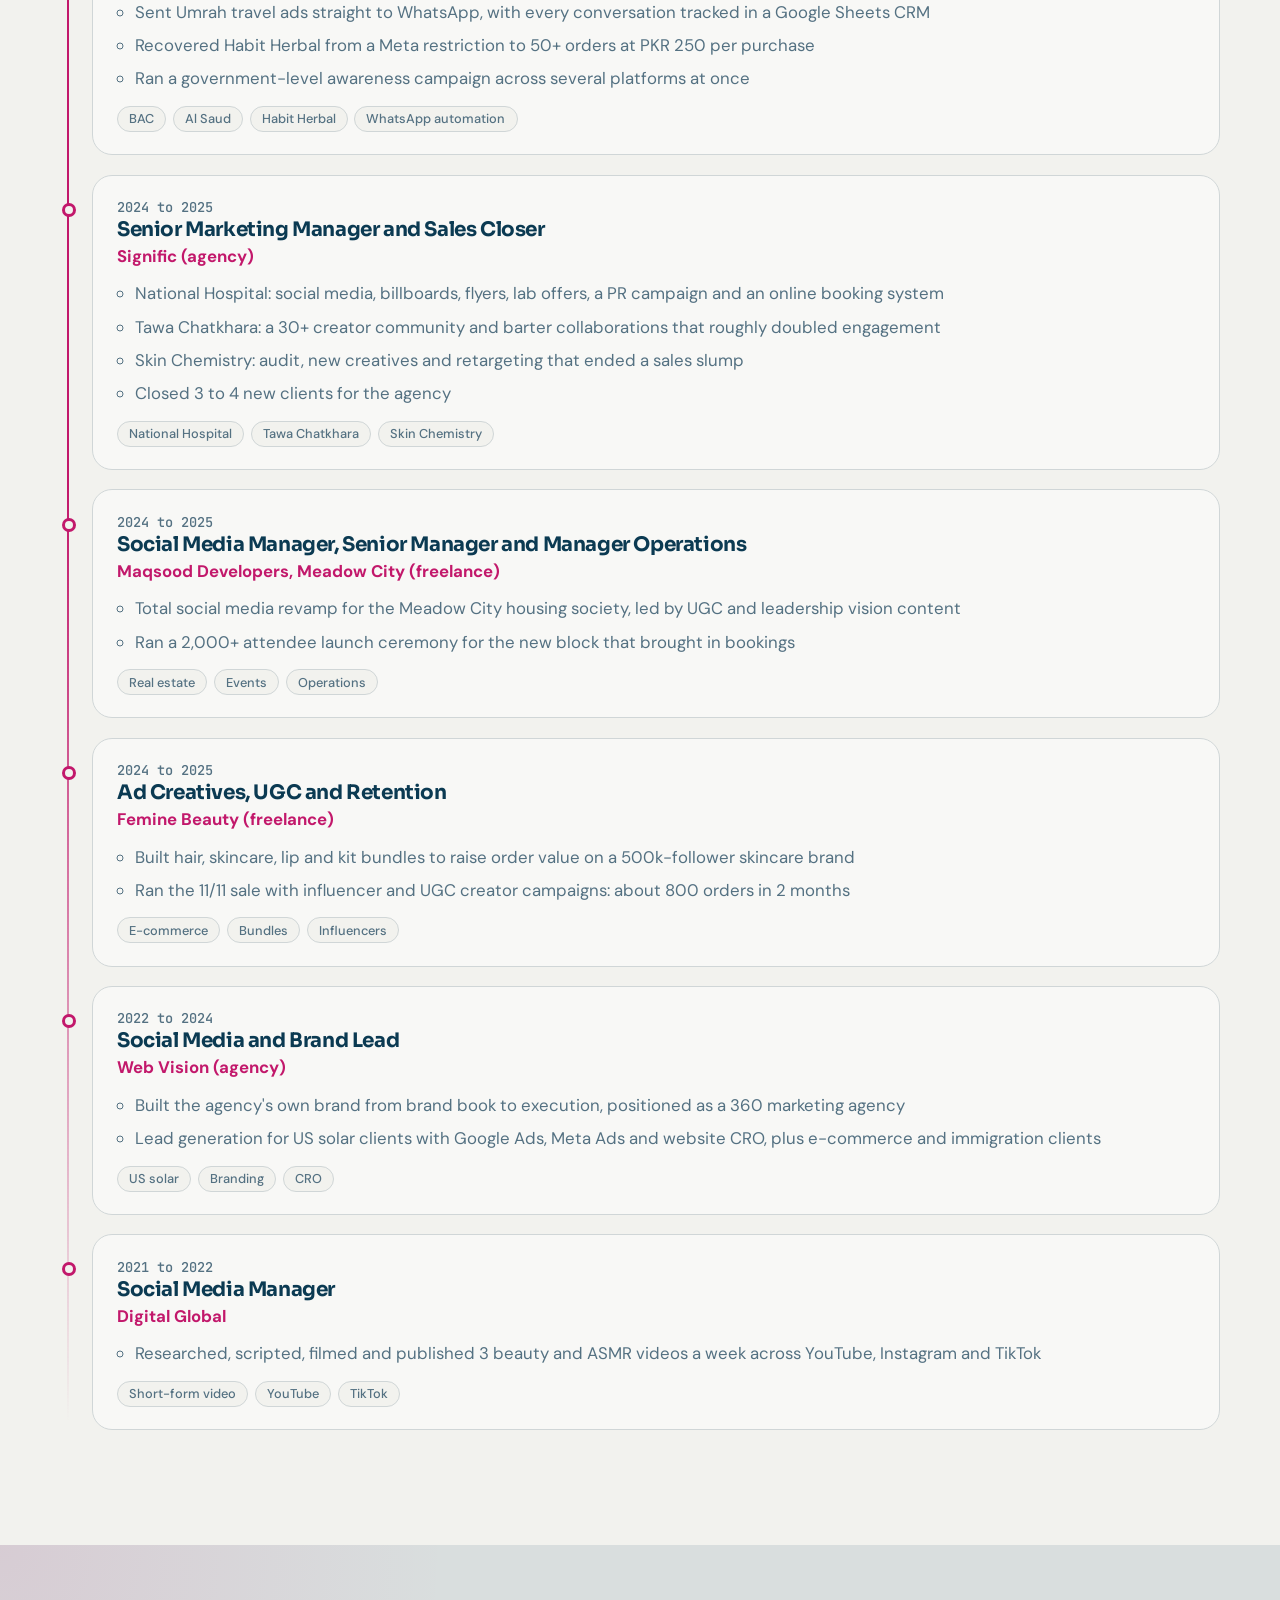
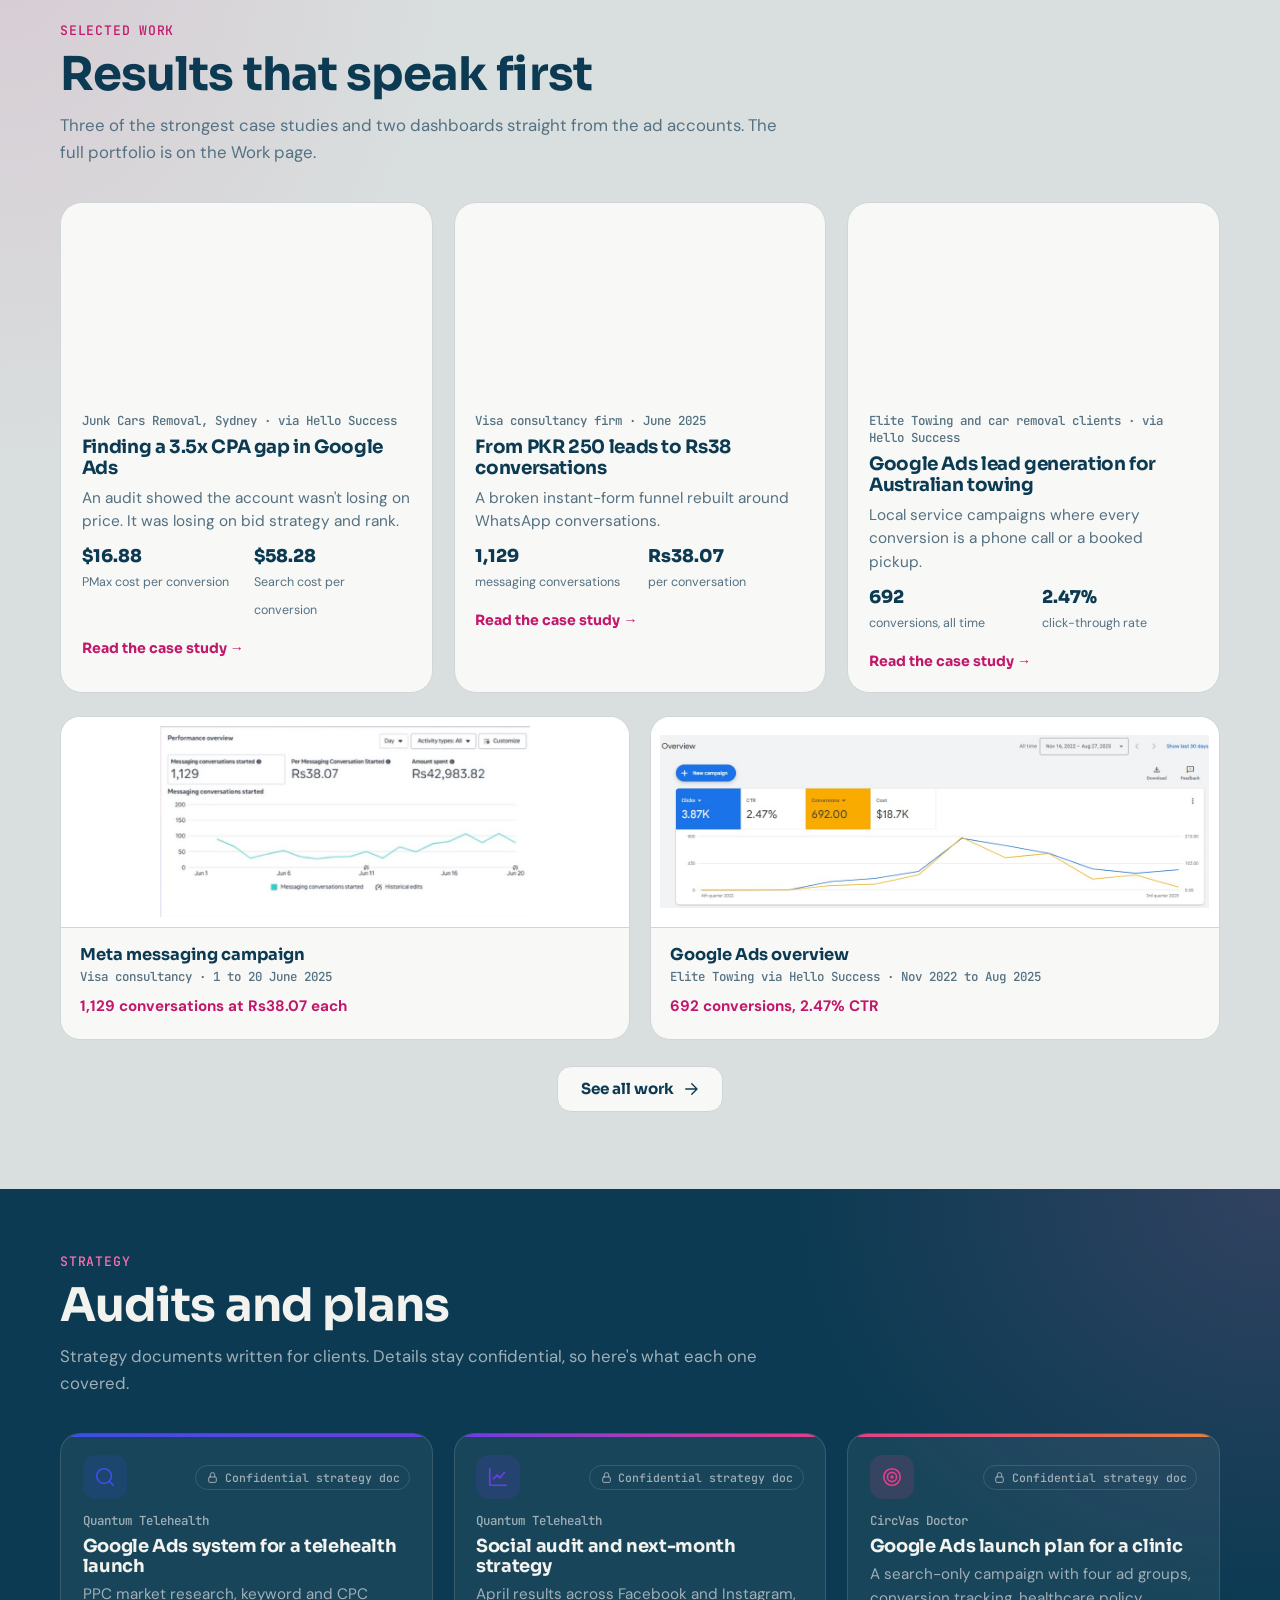
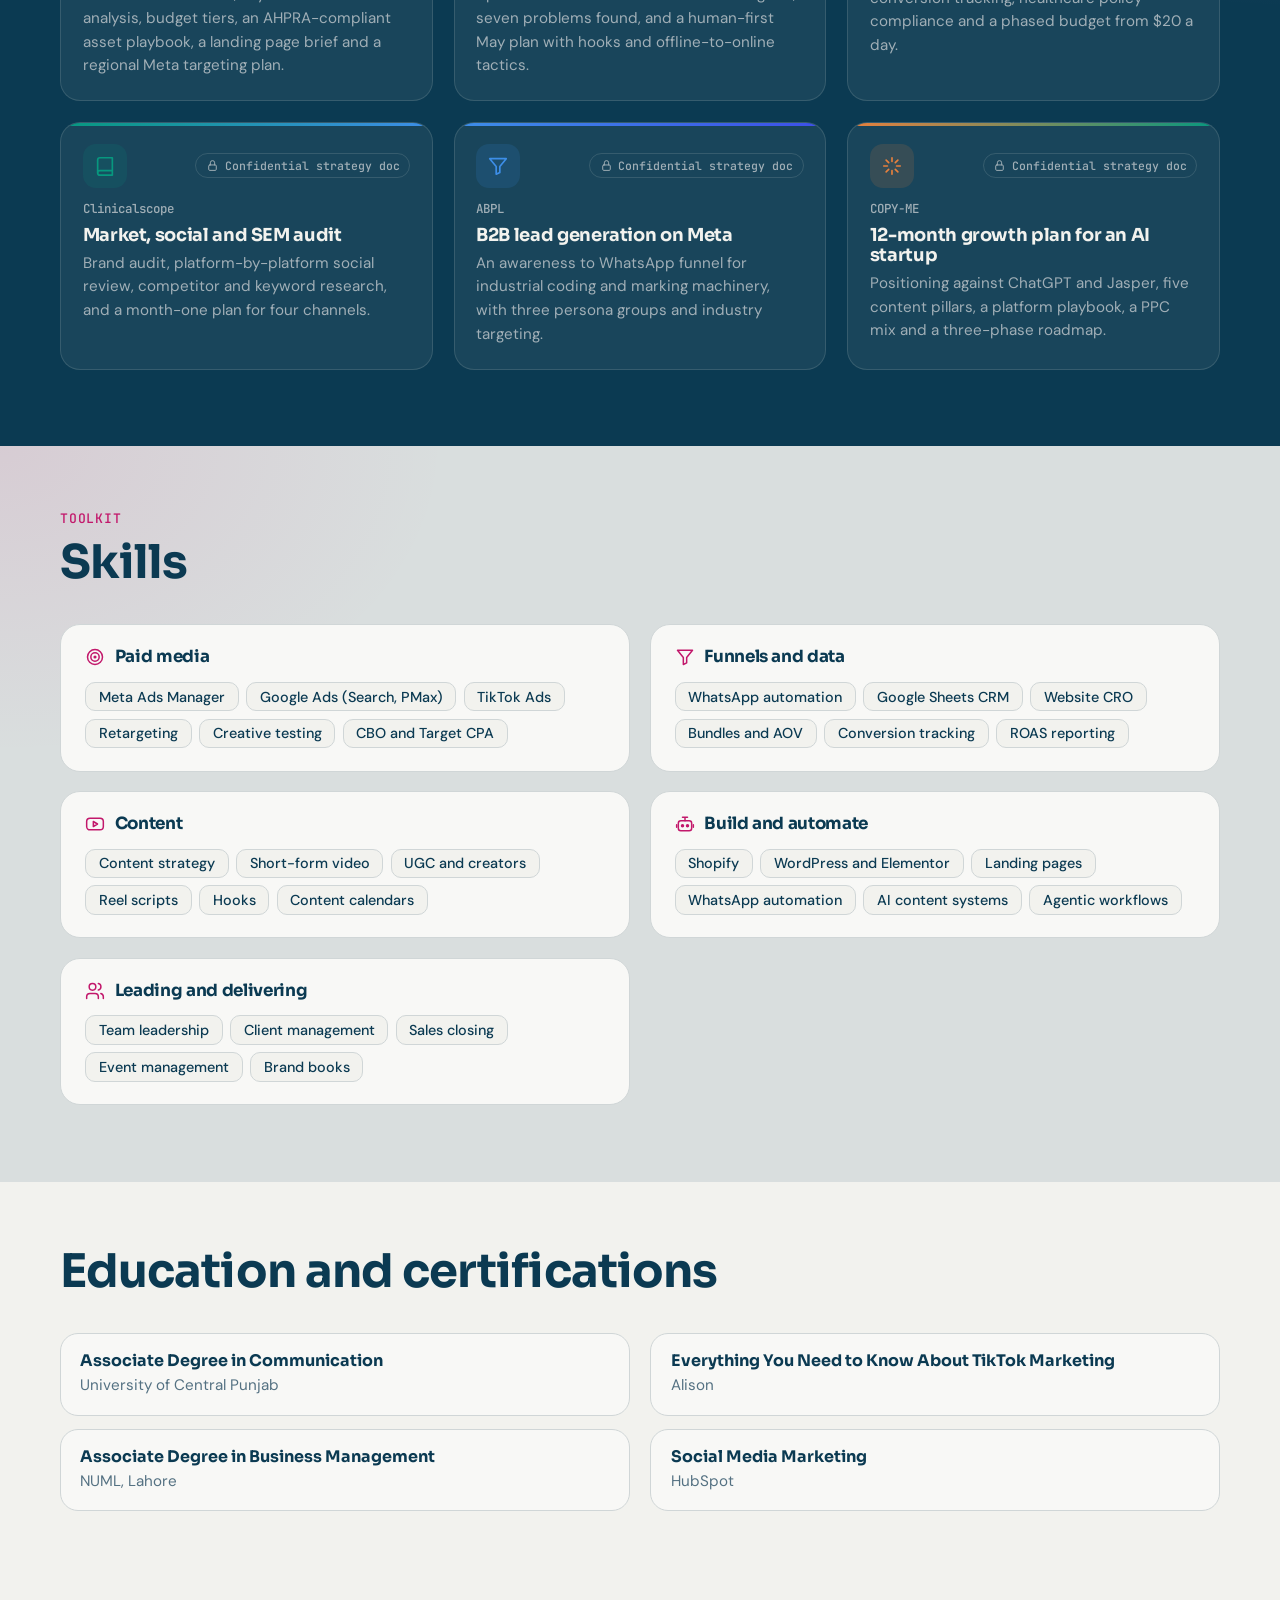
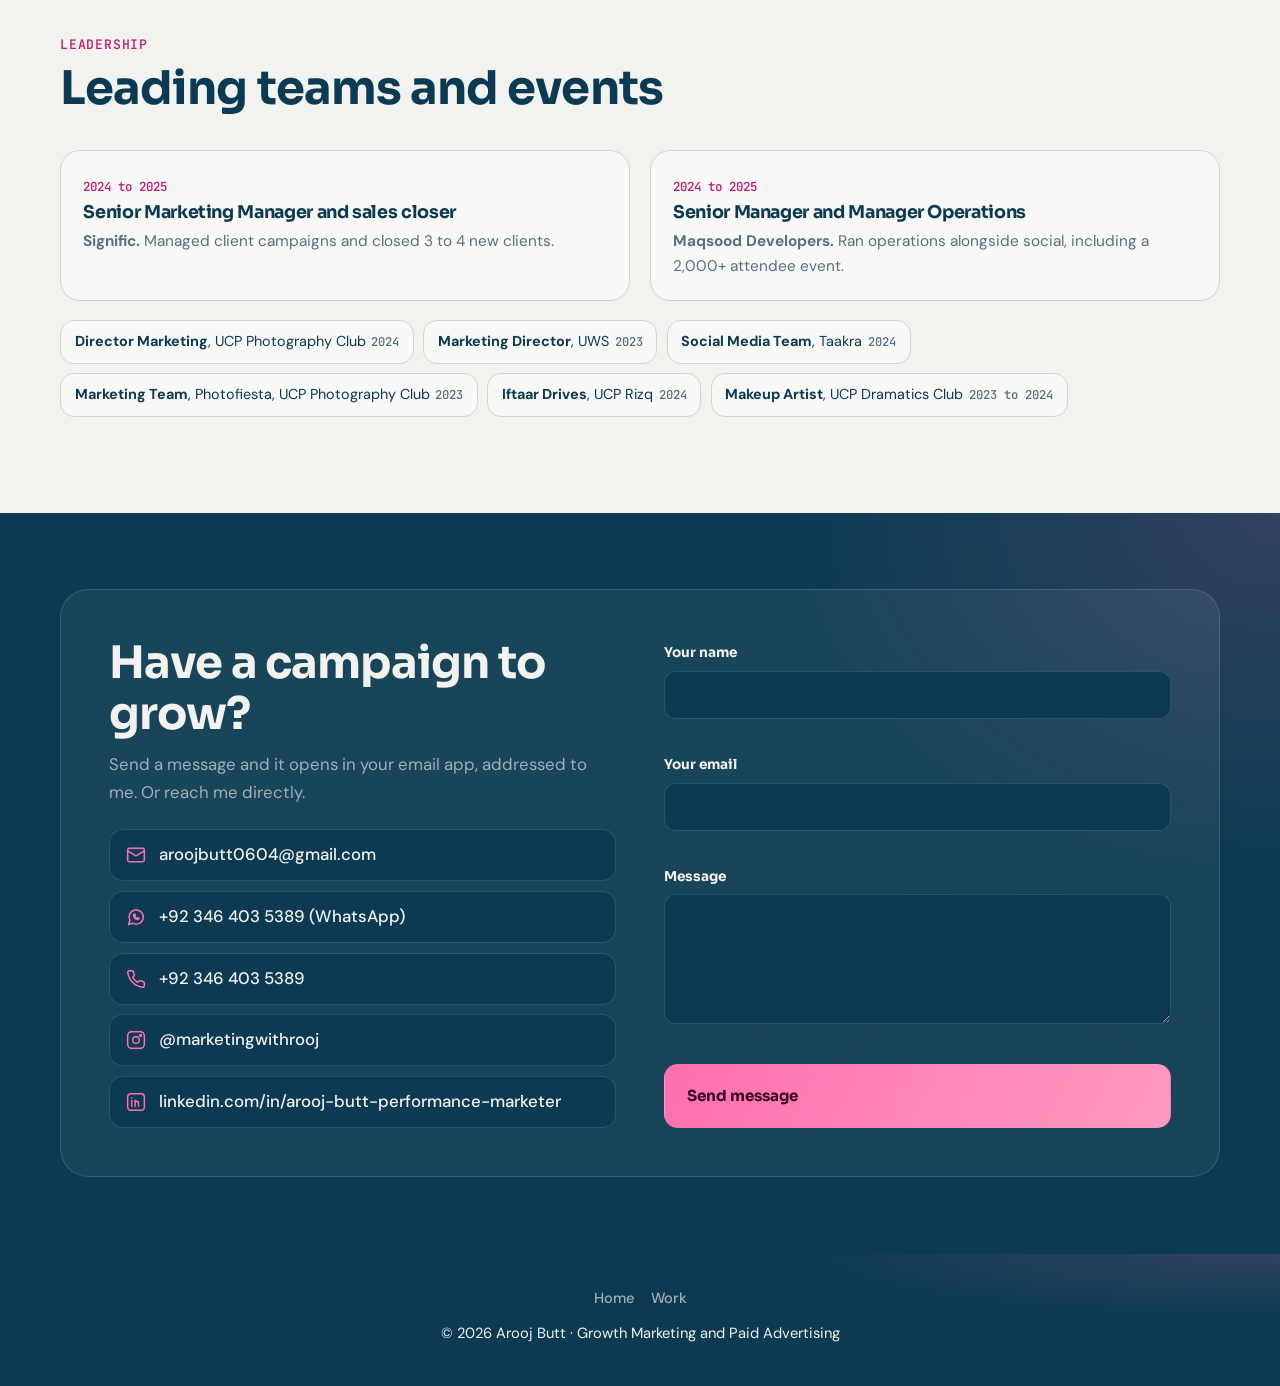
==== commit ebd5103d: "Proof-first hero, Peacock & Pearl colours and colour-blocked sections Hero now leads with the outcom" ====
--- a/index.html
+++ b/index.html
@@ -1,7 +1,8 @@
 <!DOCTYPE html>
-<html lang="en">
+<html lang="en" data-palette="peacock">
 <head>
 <meta charset="utf-8">
+<script>try{var d=document.documentElement,t=localStorage.getItem("theme");if(t)d.setAttribute("data-theme",t)}catch(e){}</script>
 <meta name="viewport" content="width=device-width, initial-scale=1, viewport-fit=cover">
 <title>Arooj Butt | Growth Marketing and Paid Advertising</title>
 <meta name="description" content="Arooj Butt is a growth marketer running Meta Ads, Google Ads, Shopify stores, websites, AI automations, WhatsApp funnels, UGC and brand building for brands in Pakistan, the US and Australia.">
@@ -16,7 +17,7 @@
 <link rel="preconnect" href="https://fonts.googleapis.com">
 <link rel="preconnect" href="https://fonts.gstatic.com" crossorigin>
 <link href="https://fonts.googleapis.com/css2?family=Sora:wght@500;600;700;800&family=DM+Sans:ital,opsz,wght@0,9..40,400;0,9..40,500;0,9..40,700&family=JetBrains+Mono:wght@400;500&display=swap" rel="stylesheet">
-<link rel="stylesheet" href="assets/css/style.css?v=17">
+<link rel="stylesheet" href="assets/css/style.css?v=27">
 </head>
 <body data-page="index">
 <a class="skip" href="#main">Skip to content</a>
@@ -26,7 +27,7 @@
     <nav class="pages" aria-label="Pages"><a href="index.html" aria-current="page">Home</a><a href="work.html">Work</a></nav>
     <nav class="sec-links" id="secLinks" aria-label="On this page"><a href="#about" data-sec="about">About</a><a href="#how-i-work" data-sec="how-i-work">How I work</a><a href="#experience" data-sec="experience">Experience</a><a href="#featured" data-sec="featured">Selected work</a><a href="#skills" data-sec="skills">Skills</a></nav>
     <div class="tools">
-      <button class="icon-btn" id="themeBtn" type="button" aria-label="Switch colour theme"><svg class="i" viewBox="0 0 24 24"><circle cx="12" cy="12" r="9"/><path d="M12 3v18"/><path d="M12 3a9 9 0 0 1 0 18z" fill="currentColor"/></svg></button>
+      <button class="icon-btn" id="themeBtn" type="button" aria-label="Switch between light and dark"><svg class="i" viewBox="0 0 24 24"><circle cx="12" cy="12" r="9"/><path d="M12 3v18"/><path d="M12 3a9 9 0 0 1 0 18z" fill="currentColor"/></svg></button>
       <a class="btn primary sm" href="#contact">Hire me</a>
     </div>
   </div>
@@ -38,27 +39,27 @@
 <div class="toc-backdrop" id="secBackdrop" hidden></div>
 
 <main id="main">
-<section class="hero" id="top" data-label="Intro">
-  <div class="wrap hero-grid">
-    <div>
+<section class="hero phero" id="top" data-label="Intro">
+  <div class="wrap phero-grid">
+    <div class="phero-txt">
       <div class="status"><b>AB</b><span id="statusText"></span><span class="dot" aria-hidden="true"></span></div>
-      <h1 id="heroName">Arooj Butt</h1>
-      <div class="role grad"><span id="role"></span><span class="caret" aria-hidden="true"></span></div>
-      <p class="tagline" id="tagline"></p>
-      <p class="lede" id="lede"></p>
-      <div class="cta"><a class="btn primary" href="work.html">See the results</a><a class="btn" href="#contact">Get in touch</a></div>
-      <div class="socials" id="heroSocials"></div>
+      <h1 class="phero-h"><span class="sr">Arooj Butt: </span>Ad spend in.<br><span class="grad">Leads, bookings and orders</span> out.</h1>
+      <p class="phero-lede" id="lede"></p>
+      <div class="cta"><a class="btn primary" href="work.html">See the case studies <svg class="i" viewBox="0 0 24 24"><path d="M5 12h14M13 5l7 7-7 7"/></svg></a><a class="btn" id="heroWa" target="_blank" rel="noopener">Ask about your ads</a></div>
+      <div class="phero-social" id="heroSocialRow" aria-label="Arooj on social media"></div>
+      <p class="phero-plats">Meta Ads · Google Ads (Search, PMax) · WhatsApp funnels · Shopify · Pakistan, US, Australia</p>
     </div>
-    <div class="hero-visual">
-      <div class="frame"><img id="heroImg" alt="Social media design work for Quantum Telehealth, Navory and Cafe Noir shown on phones and a tablet" width="1600" height="1066" fetchpriority="high"></div>
-      <div class="chip-float c1"><b>1,129</b><span>conversations at Rs38</span></div>
-      <div class="chip-float c2"><b>3.5x</b><span>CPA gap found and fixed</span></div>
-    </div>
+    <figure class="phero-shot">
+      <a class="phero-frame" href="work.html#results" aria-label="See the dashboards from the ad accounts"><img src="assets/img/full/meta-visa-conversations.jpg" alt="Meta performance overview: 1,129 messaging conversations at Rs38.07 each" width="1600" height="900" fetchpriority="high"></a>
+      <figcaption><b>Rs38.07</b> per WhatsApp conversation · 1,129 conversations · 44% below Meta's peer median</figcaption>
+      <div class="chip-float c1"><b>692</b><span>Google Ads conversions</span></div>
+      <div class="chip-float c2"><b>~800</b><span>orders in 2 months</span></div>
+    </figure>
   </div>
 </section>
 
 <section class="s" style="padding-top:0" aria-label="Key results">
-  <div class="wrap"><div class="proof" id="proof"></div></div>
+  <div class="wrap"><div class="proof pstrip" id="proof"></div></div>
 </section>
 
 <section class="s" id="about" data-label="About" style="padding-top:1rem">
@@ -159,7 +160,7 @@
 </dialog>
 
 <noscript><p style="text-align:center;padding:2rem">This portfolio needs JavaScript to show its work. Email <a href="mailto:aroojbutt0604@gmail.com">aroojbutt0604@gmail.com</a>.</p></noscript>
-<script src="assets/js/content.js?v=17"></script>
-<script src="assets/js/main.js?v=17"></script>
+<script src="assets/js/content.js?v=27"></script>
+<script src="assets/js/main.js?v=27"></script>
 </body>
 </html>
--- a/assets/css/style.css
+++ b/assets/css/style.css
@@ -549,3 +549,97 @@
   .secnav a.active .lbl{opacity:0;transform:translateX(6px);background:none;border-color:transparent;box-shadow:none;padding:0}
   .secnav:hover a.active .lbl,.secnav:focus-within a.active .lbl{opacity:1;transform:none}
 }
+
+/* ---------- proof-first hero (from the Proof layout) ---------- */
+.hero .wrap.phero-grid{max-width:1160px;text-align:left;display:grid;grid-template-columns:1.12fr .88fr;gap:clamp(2rem,5vw,4rem);align-items:center}
+.hero h1.phero-h{font-size:clamp(2.4rem,4.3vw,3.7rem);font-weight:800;letter-spacing:-.04em;line-height:1.02;margin:1.1rem 0 1.2rem}
+.phero-lede{color:var(--muted);font-size:1.12rem;max-width:36rem;margin:0 0 1.8rem}
+.phero .cta{justify-content:flex-start;margin-bottom:1.3rem}
+.phero .cta .i{width:18px;height:18px}
+.phero-plats{font-size:.86rem;color:var(--muted);margin:0}
+.phero-shot{position:relative;margin:0}
+.phero-frame{display:block;border-radius:18px;overflow:hidden;background:#fff;border:1px solid var(--line);box-shadow:var(--shadow);transform:rotate(-1.2deg);transition:transform .4s}
+.phero-frame:hover{transform:rotate(0)}
+.phero-frame img{display:block;width:100%;height:auto}
+.phero-shot figcaption{margin-top:1.3rem;font-size:.88rem;color:var(--muted)}
+.phero-shot figcaption b{color:var(--ink)}
+.phero-shot .chip-float.c1{left:-1.2rem;bottom:2.6rem}
+.phero-shot .chip-float.c2{right:-1rem;top:-1.4rem}
+.phero-shot .chip-float span{max-width:12ch}
+.pstrip{gap:1px;background:var(--line);border:1px solid var(--line);border-radius:20px;overflow:hidden}
+.pstrip div{border:0;border-radius:0;background:var(--bg);padding:1.3rem 1.2rem}
+@media (max-width:900px){
+  .hero .wrap.phero-grid{grid-template-columns:1fr}
+  .phero-shot{max-width:620px}
+}
+/* tighter proof-first hero: less empty space above and below */
+.hero.phero{padding:clamp(1.6rem,3.5vw,2.8rem) 0 clamp(1.6rem,3vw,2.4rem)}
+.hero h1.phero-h{margin:.9rem 0 .9rem}
+.phero-lede{margin-bottom:1.4rem}
+.phero .cta{margin-bottom:1rem}
+.phero-shot figcaption{margin-top:1rem}
+
+/* ---------- colour theme: Peacock & Pearl. About 90% two colours (dark D, light L), 10% one accent (A on dark, Al on light).
+   Light mode: L background, D text. Dark mode: D background, L text. ---------- */
+:root[data-palette="peacock"]{--D:#0b3a52;--L:#f2f2ee;--A:#ff6fae;--Al:#c2186b;--onA:#3a0620;--onAl:#ffffff}
+:root[data-palette]{
+  --bg:var(--L);--bg2:color-mix(in oklab,var(--L) 90%,var(--D));--card:color-mix(in srgb,#fff 45%,var(--L));--ink:var(--D);
+  --muted:color-mix(in oklab,var(--D) 68%,var(--L));--line:color-mix(in oklab,var(--D) 14%,var(--L));
+  --a1:var(--Al);--a2:var(--Al);--grad:linear-gradient(120deg,var(--Al),color-mix(in oklab,var(--Al) 62%,var(--D)));--on-grad:var(--onAl);
+  --glow1:color-mix(in srgb,var(--Al) 16%,transparent);--glow2:color-mix(in srgb,var(--D) 8%,transparent);--nav-bg:color-mix(in srgb,var(--L) 88%,transparent);
+  --mark:color-mix(in srgb,var(--Al) 20%,transparent);--shadow:0 18px 40px -22px color-mix(in srgb,var(--D) 45%,transparent)
+}
+@media (prefers-color-scheme: dark){
+  :root[data-palette]:not([data-theme="light"]){
+  --bg:var(--D);--bg2:color-mix(in oklab,var(--D) 86%,var(--L));--card:color-mix(in srgb,var(--L) 5%,transparent);--ink:var(--L);
+  --muted:color-mix(in oklab,var(--L) 64%,var(--D));--line:color-mix(in srgb,var(--L) 12%,transparent);
+  --a1:var(--A);--a2:var(--A);--grad:linear-gradient(120deg,var(--A),color-mix(in oklab,var(--A) 70%,var(--L)));--on-grad:var(--onA);
+  --glow1:color-mix(in srgb,var(--A) 22%,transparent);--glow2:color-mix(in srgb,var(--L) 6%,transparent);--nav-bg:color-mix(in srgb,var(--D) 86%,transparent);
+  --mark:color-mix(in srgb,var(--A) 26%,transparent);--shadow:0 24px 50px -26px rgba(0,0,0,.85)
+  }
+}
+:root[data-palette][data-theme="dark"]{
+  --bg:var(--D);--bg2:color-mix(in oklab,var(--D) 86%,var(--L));--card:color-mix(in srgb,var(--L) 5%,transparent);--ink:var(--L);
+  --muted:color-mix(in oklab,var(--L) 64%,var(--D));--line:color-mix(in srgb,var(--L) 12%,transparent);
+  --a1:var(--A);--a2:var(--A);--grad:linear-gradient(120deg,var(--A),color-mix(in oklab,var(--A) 70%,var(--L)));--on-grad:var(--onA);
+  --glow1:color-mix(in srgb,var(--A) 22%,transparent);--glow2:color-mix(in srgb,var(--L) 6%,transparent);--nav-bg:color-mix(in srgb,var(--D) 86%,transparent);
+  --mark:color-mix(in srgb,var(--A) 26%,transparent);--shadow:0 24px 50px -26px rgba(0,0,0,.85)
+}
+:root[data-palette] .chip-float{background:var(--bg)}
+
+
+/* social buttons under the hero buttons */
+.phero-social{display:flex;flex-wrap:wrap;gap:.5rem;margin:0 0 1.1rem}
+.soc-pill{display:inline-flex;align-items:center;gap:.45rem;padding:.5rem .9rem;border-radius:999px;border:1px solid var(--line);background:var(--card);color:var(--ink);font:600 .88rem var(--body);text-decoration:none;transition:border-color .2s,transform .2s}
+.soc-pill:hover{border-color:var(--a1);transform:translateY(-1px)}
+.soc-pill .i{width:17px;height:17px}
+
+/* ---------- colour blocking: alternate bands so long pages stay lively ----------
+   Contrast bands take the opposite mode's colours (dark teal in light mode, pearl in dark mode);
+   tinted bands sit a shade off the page colour with a faint accent glow. */
+:root[data-palette] :is(#how-i-work,#strategy,#contact,#results,footer.f){
+  --bg:var(--D);--bg2:color-mix(in oklab,var(--D) 86%,var(--L));--card:color-mix(in srgb,var(--L) 6%,transparent);--ink:var(--L);
+  --muted:color-mix(in oklab,var(--L) 66%,var(--D));--line:color-mix(in srgb,var(--L) 13%,transparent);
+  --a1:var(--A);--a2:var(--A);--grad:linear-gradient(120deg,var(--A),color-mix(in oklab,var(--A) 70%,var(--L)));--on-grad:var(--onA);
+  --mark:color-mix(in srgb,var(--A) 26%,transparent);--shadow:0 24px 50px -26px rgba(0,0,0,.85);
+  background:radial-gradient(55% 70% at 100% 0%,color-mix(in srgb,var(--a1) 16%,transparent),transparent 70%),var(--bg);color:var(--ink)
+}
+:root[data-palette][data-theme="dark"] :is(#how-i-work,#strategy,#contact,#results,footer.f){
+  --bg:var(--L);--bg2:color-mix(in oklab,var(--L) 90%,var(--D));--card:color-mix(in srgb,#fff 45%,var(--L));--ink:var(--D);
+  --muted:color-mix(in oklab,var(--D) 68%,var(--L));--line:color-mix(in oklab,var(--D) 14%,var(--L));
+  --a1:var(--Al);--a2:var(--Al);--grad:linear-gradient(120deg,var(--Al),color-mix(in oklab,var(--Al) 62%,var(--D)));--on-grad:var(--onAl);
+  --mark:color-mix(in srgb,var(--Al) 20%,transparent);--shadow:0 18px 40px -22px color-mix(in srgb,var(--D) 45%,transparent);
+  background:radial-gradient(55% 70% at 100% 0%,color-mix(in srgb,var(--a1) 12%,transparent),transparent 70%),var(--bg);color:var(--ink)
+}
+@media (prefers-color-scheme: dark){
+  :root[data-palette]:not([data-theme="light"]) :is(#how-i-work,#strategy,#contact,#results,footer.f){
+  --bg:var(--L);--bg2:color-mix(in oklab,var(--L) 90%,var(--D));--card:color-mix(in srgb,#fff 45%,var(--L));--ink:var(--D);
+  --muted:color-mix(in oklab,var(--D) 68%,var(--L));--line:color-mix(in oklab,var(--D) 14%,var(--L));
+  --a1:var(--Al);--a2:var(--Al);--grad:linear-gradient(120deg,var(--Al),color-mix(in oklab,var(--Al) 62%,var(--D)));--on-grad:var(--onAl);
+  --mark:color-mix(in srgb,var(--Al) 20%,transparent);--shadow:0 18px 40px -22px color-mix(in srgb,var(--D) 45%,transparent);
+  background:radial-gradient(55% 70% at 100% 0%,color-mix(in srgb,var(--a1) 12%,transparent),transparent 70%),var(--bg);color:var(--ink)
+  }
+}
+:root[data-palette] :is(#about,#featured,#skills,#websites){background:radial-gradient(50% 60% at 0% 0%,color-mix(in srgb,var(--a1) 9%,transparent),transparent 70%),var(--bg2)}
+:root[data-palette] :is(#how-i-work,#strategy,#contact,#results,#about,#featured,#skills,#websites){padding-top:clamp(3.2rem,6vw,5rem)!important;padding-bottom:clamp(3.2rem,6vw,5rem)}
+:root[data-palette] :is(#how-i-work,#strategy,#contact,#results,footer.f) + .s,:root[data-palette] :is(#about,#featured,#skills,#websites) + .s{padding-top:clamp(3rem,5vw,4.5rem)!important}
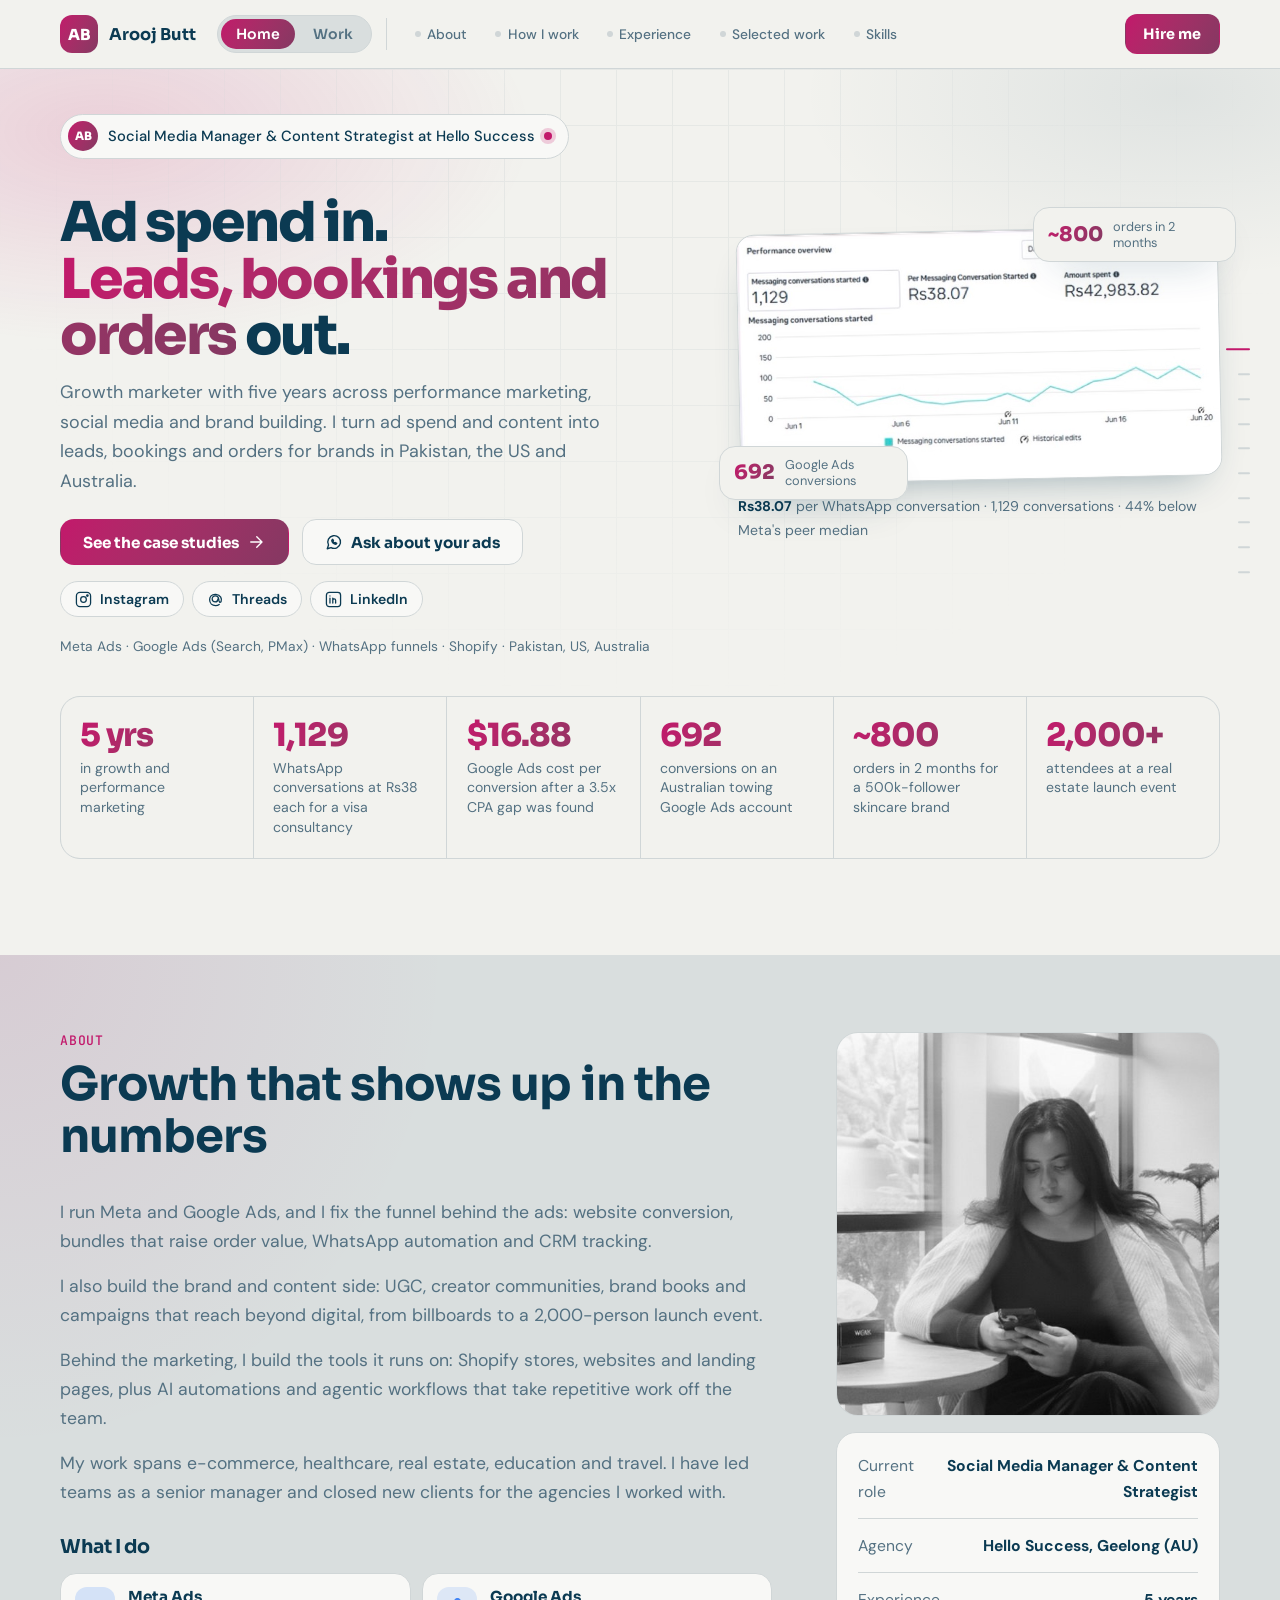
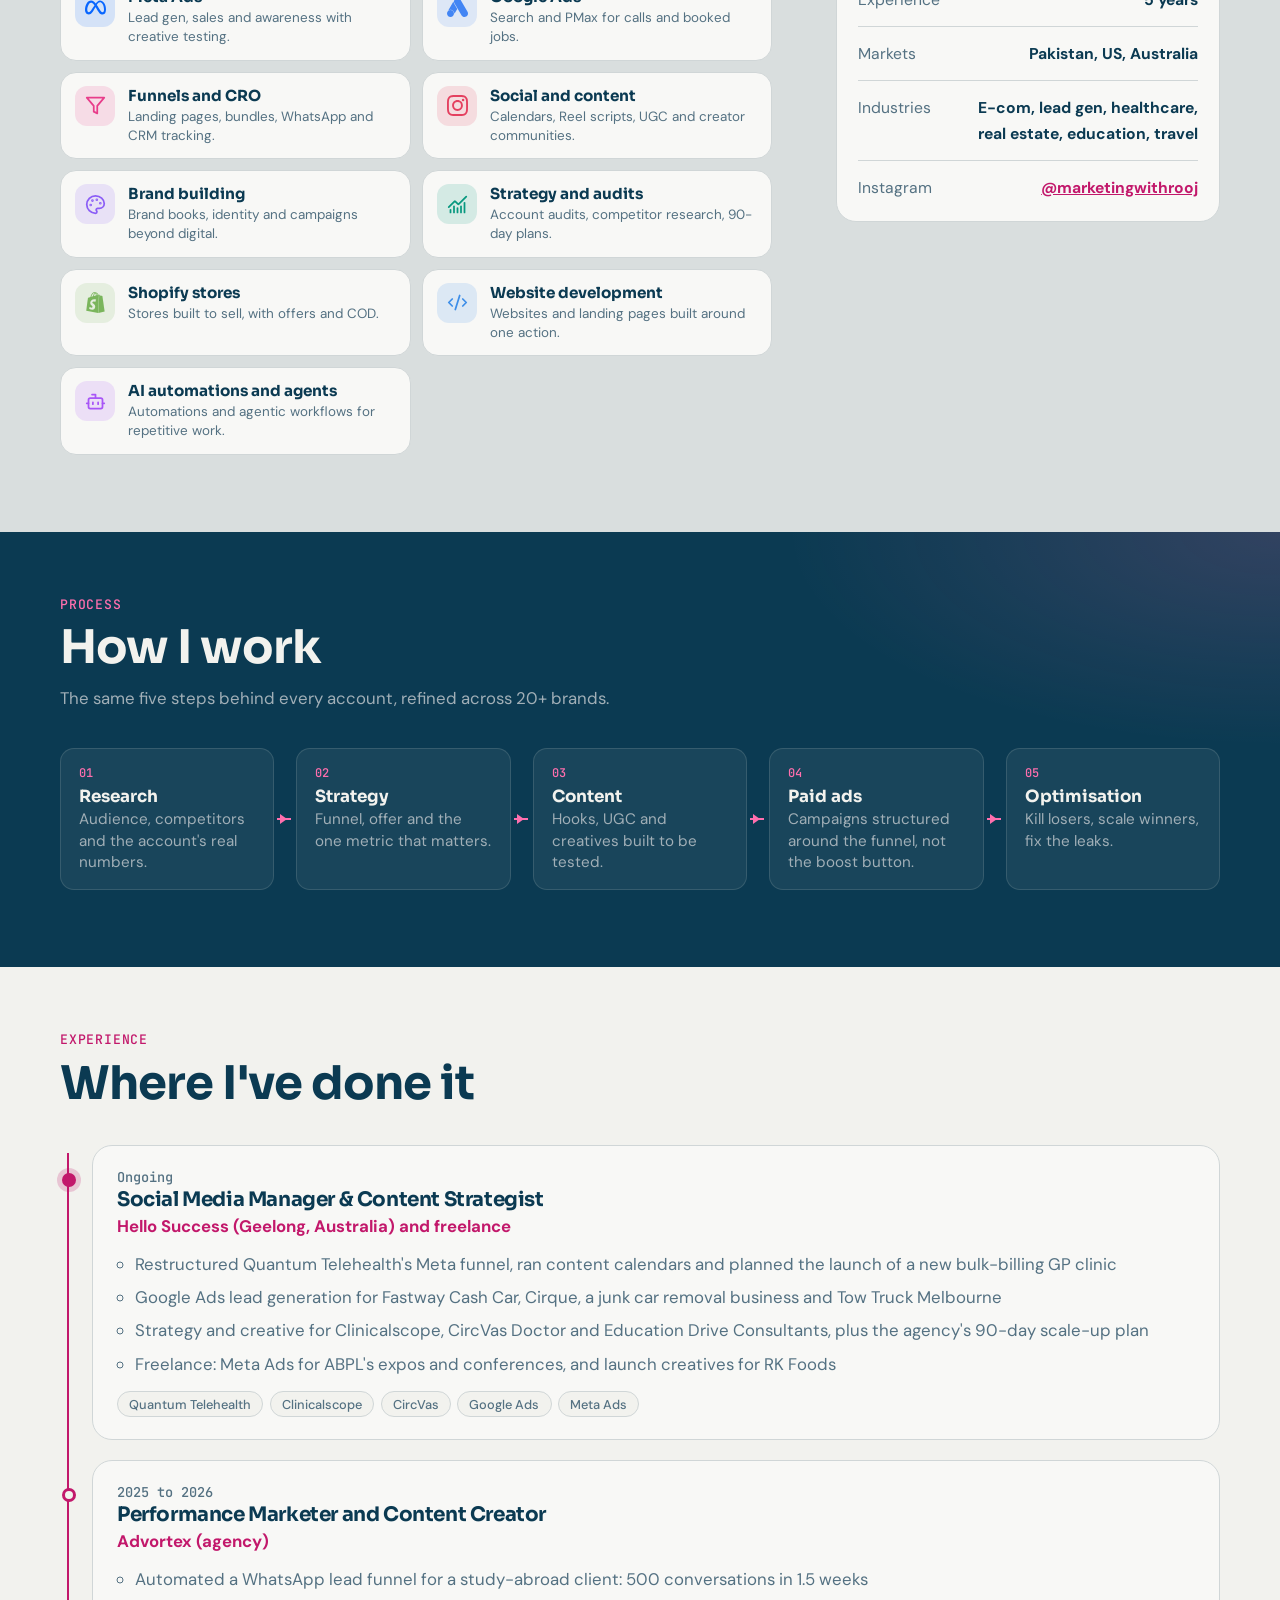
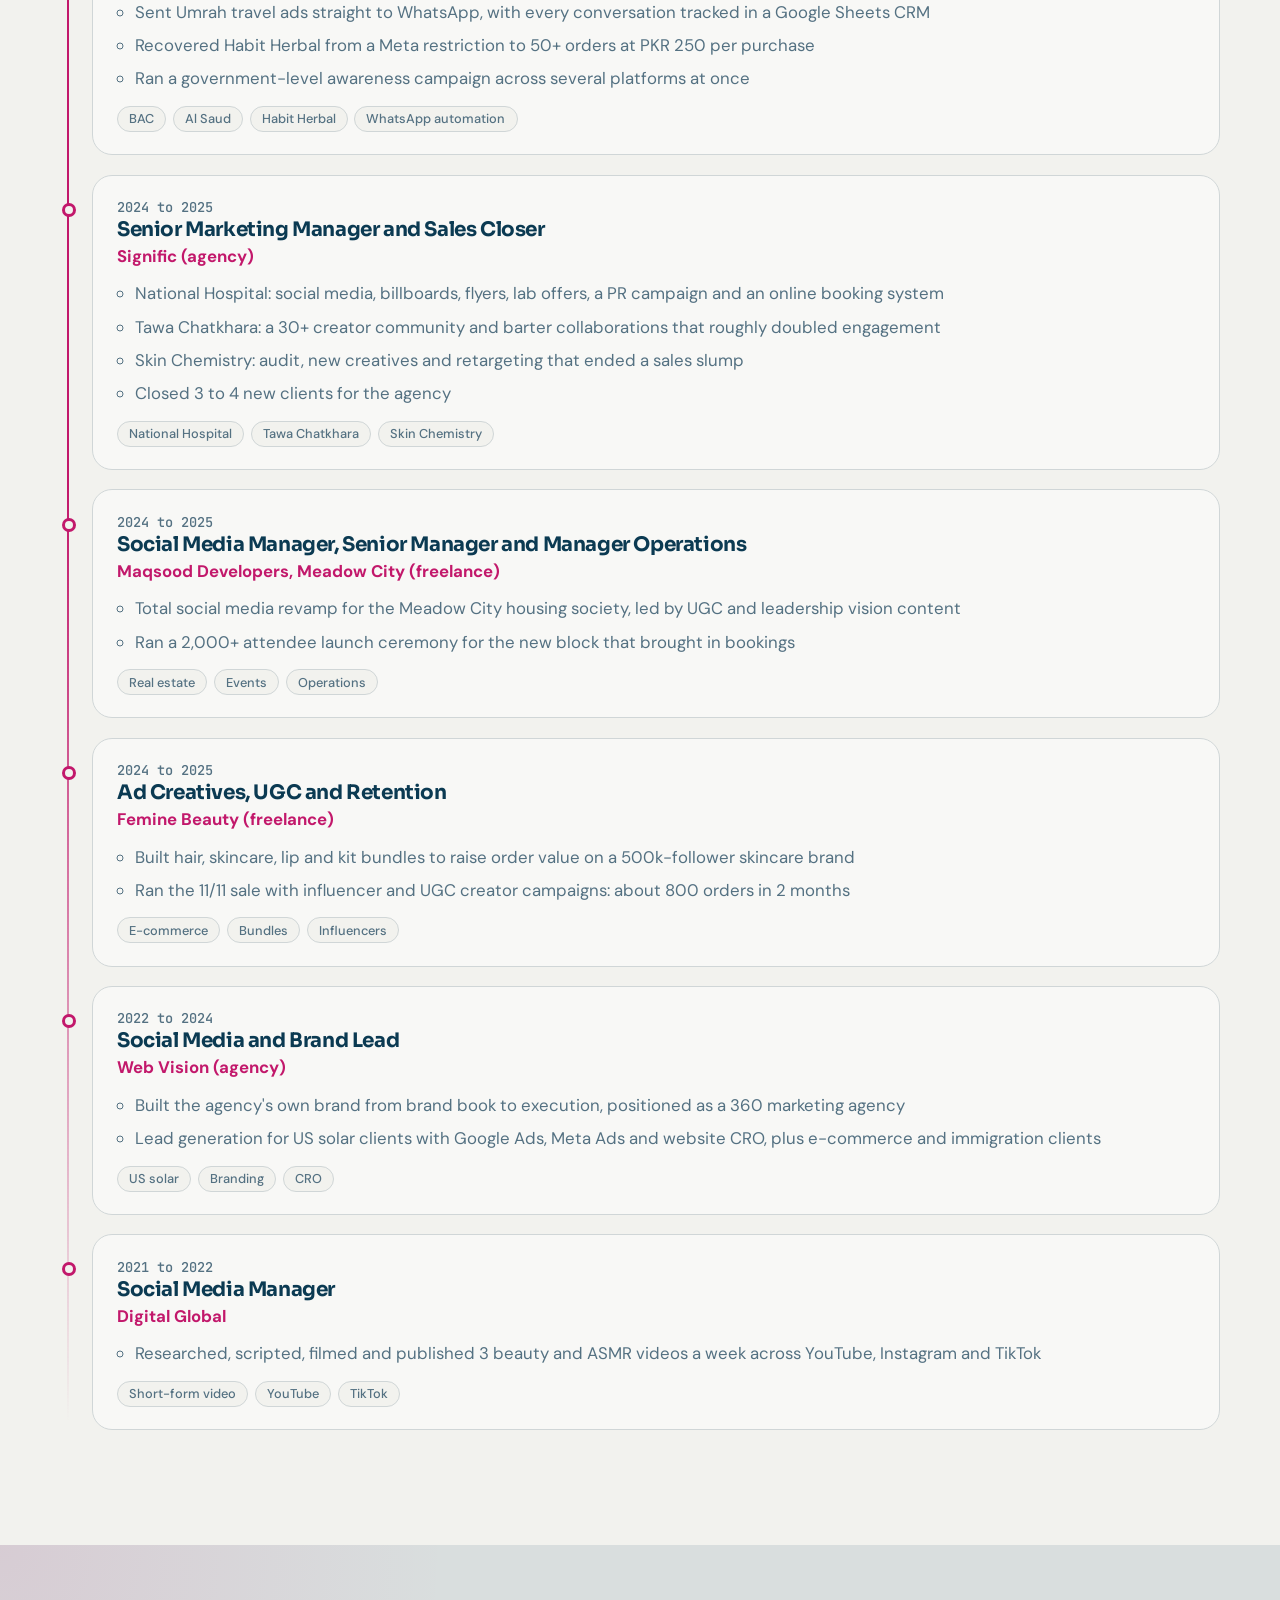
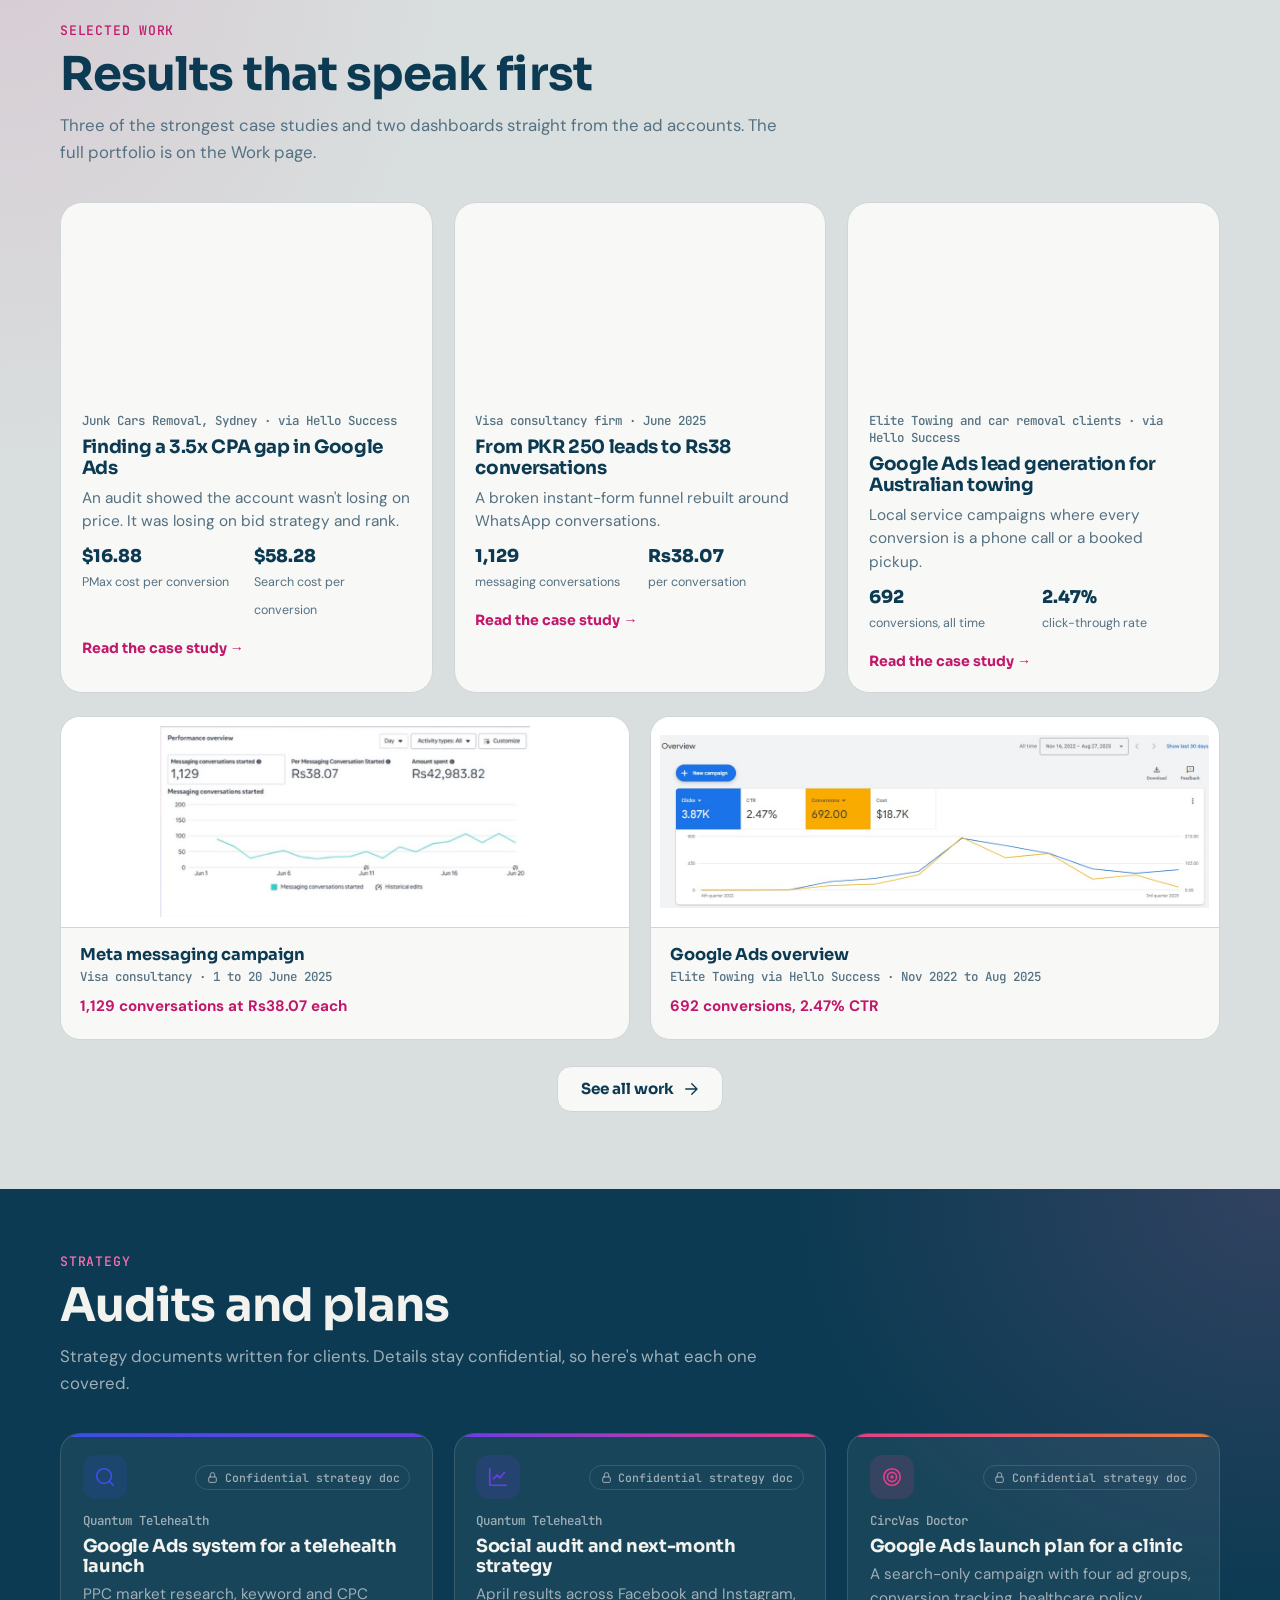
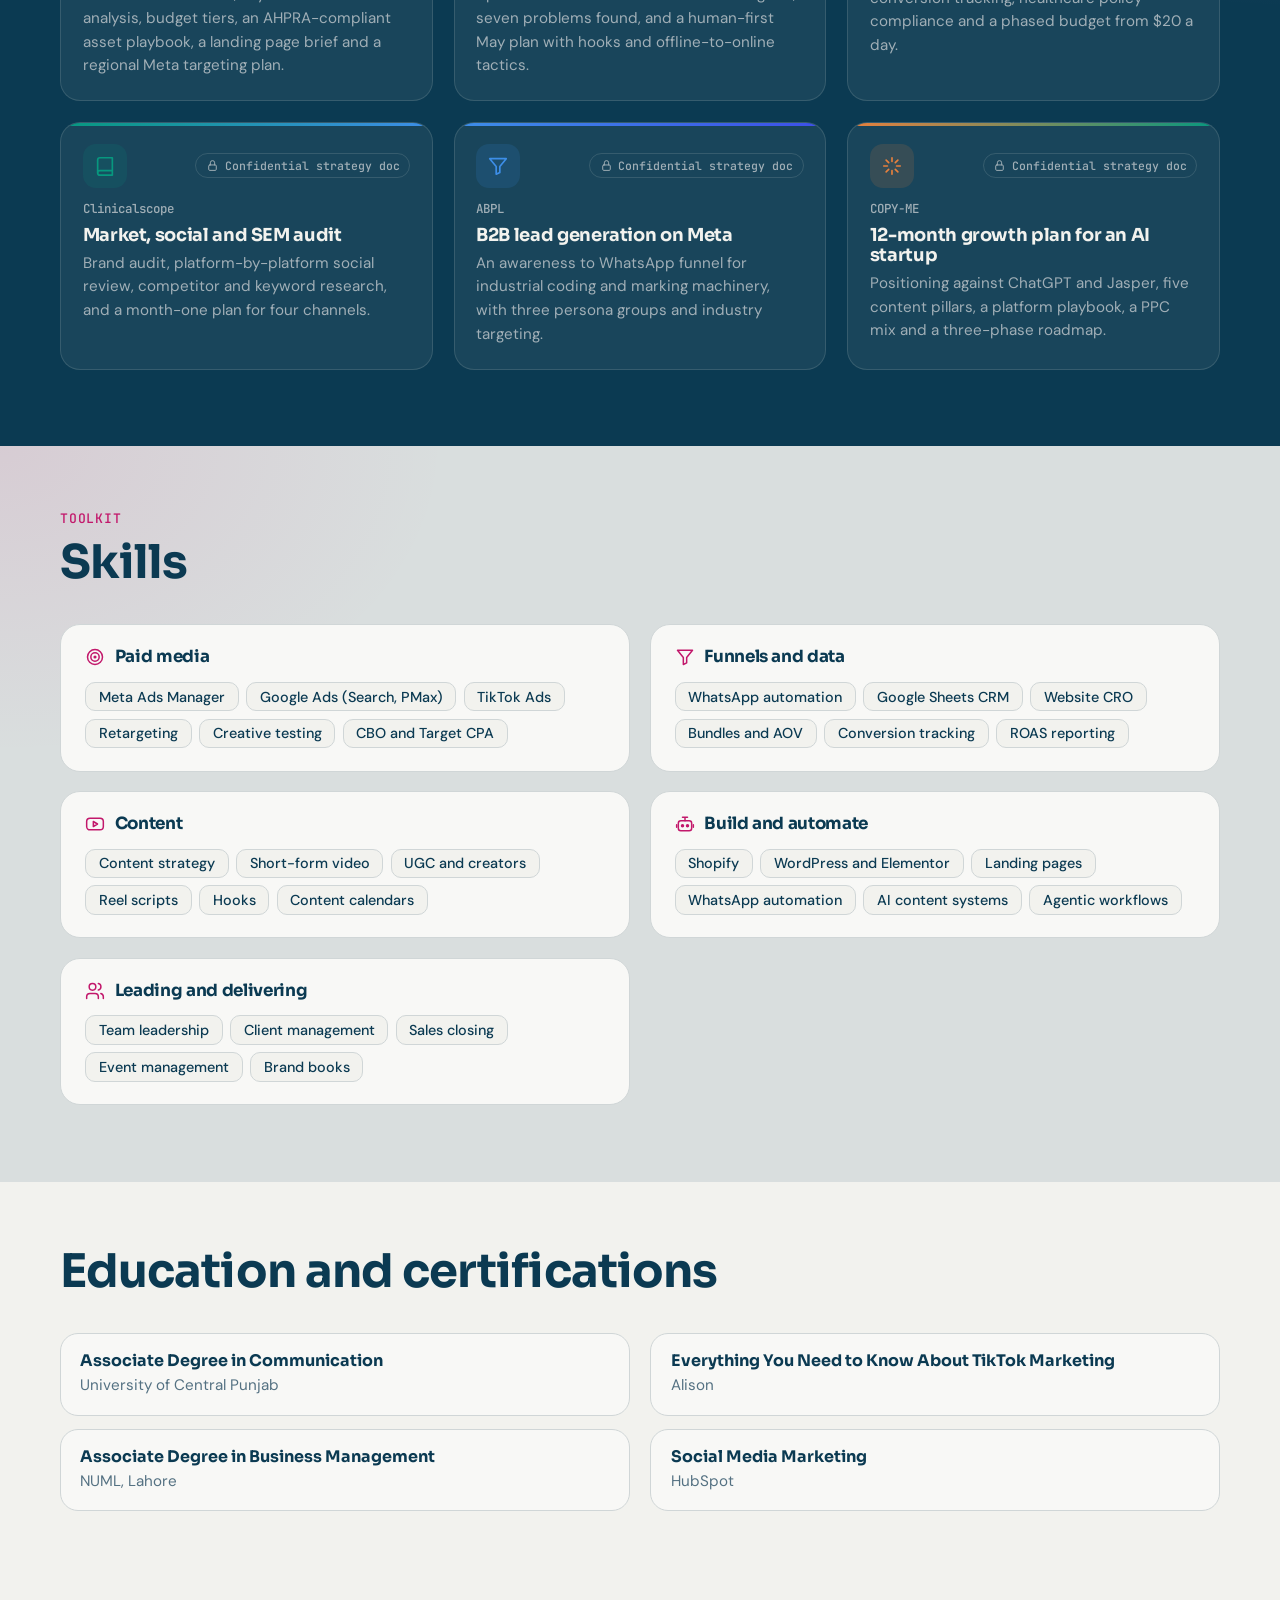
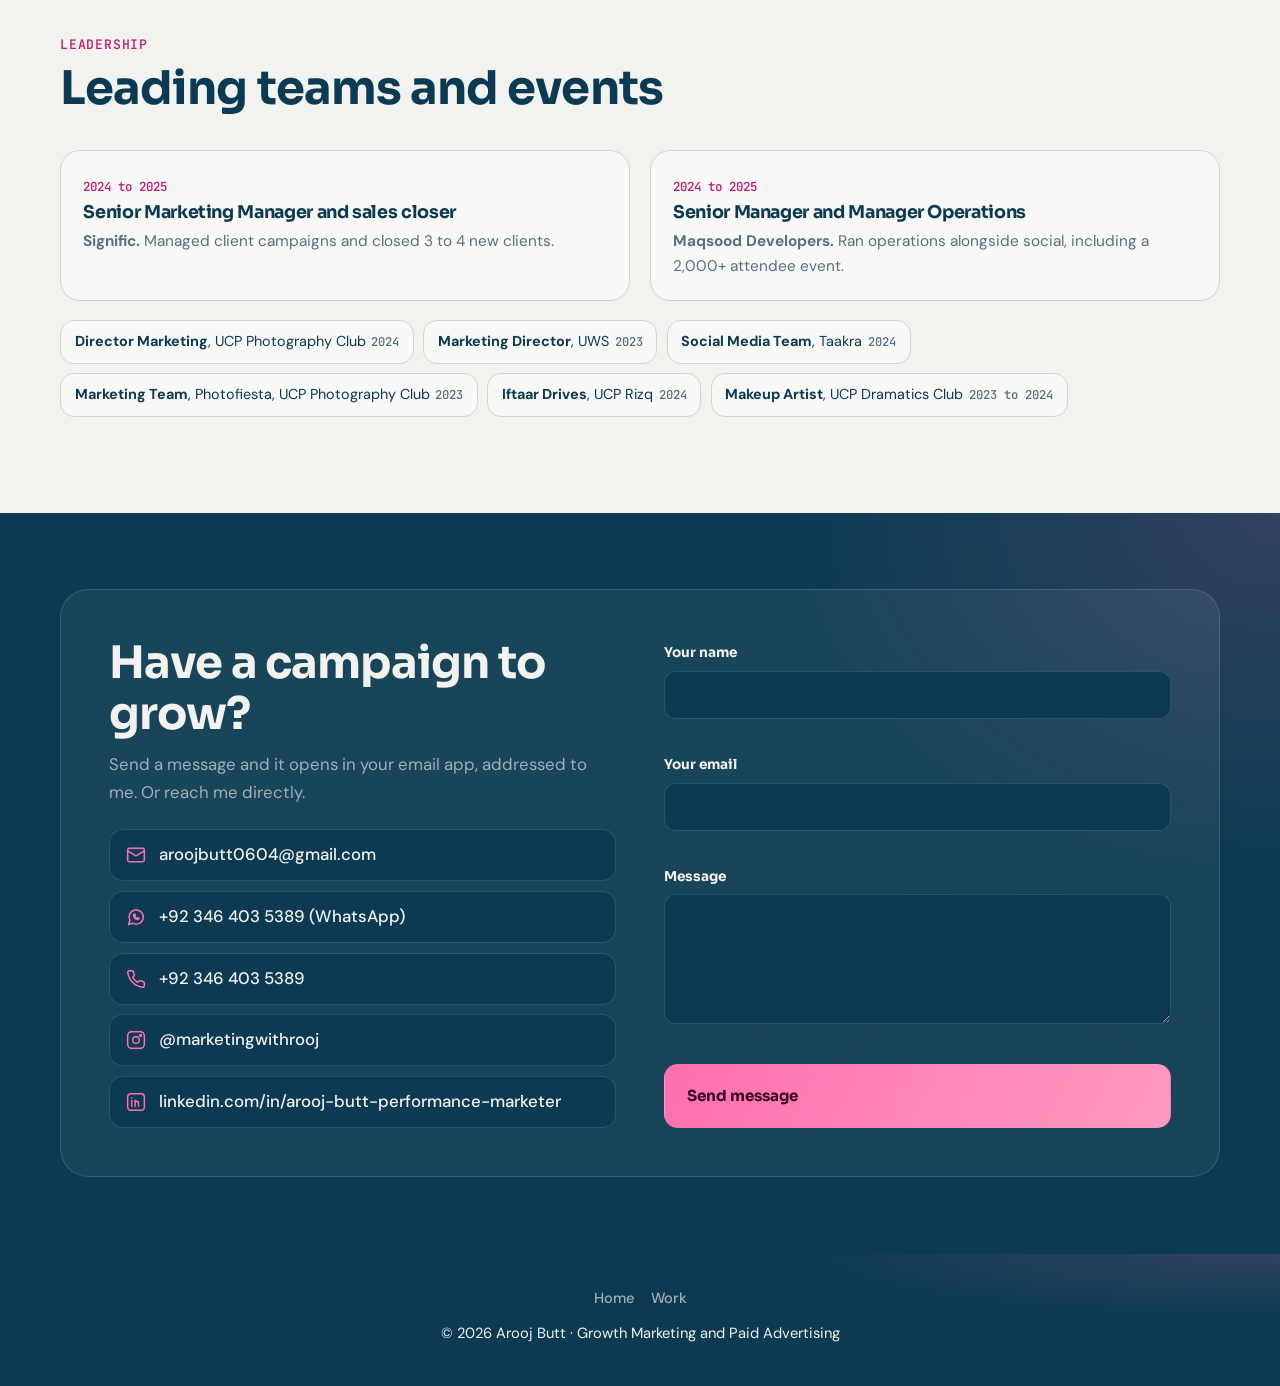
==== commit 2737e713: "Light theme only: remove dark mode and its toggle The site is always light Peacock & Pearl now. The " ====
--- a/index.html
+++ b/index.html
@@ -1,8 +1,7 @@
 <!DOCTYPE html>
-<html lang="en" data-palette="peacock">
+<html lang="en" data-palette="peacock" data-theme="light">
 <head>
 <meta charset="utf-8">
-<script>try{var d=document.documentElement,t=localStorage.getItem("theme");if(t)d.setAttribute("data-theme",t)}catch(e){}</script>
 <meta name="viewport" content="width=device-width, initial-scale=1, viewport-fit=cover">
 <title>Arooj Butt | Growth Marketing and Paid Advertising</title>
 <meta name="description" content="Arooj Butt is a growth marketer running Meta Ads, Google Ads, Shopify stores, websites, AI automations, WhatsApp funnels, UGC and brand building for brands in Pakistan, the US and Australia.">
@@ -12,12 +11,13 @@
 <meta property="og:description" content="Arooj Butt is a growth marketer running Meta Ads, Google Ads, Shopify stores, websites, AI automations, WhatsApp funnels, UGC and brand building for brands in Pakistan, the US and Australia.">
 <meta property="og:image" content="assets/img/og-image.jpg">
 <meta name="twitter:card" content="summary_large_image">
-<meta name="theme-color" content="#3D4FE8">
+<meta name="theme-color" content="#f2f2ee">
+<meta name="color-scheme" content="light">
 <link rel="icon" href="favicon.svg" type="image/svg+xml">
 <link rel="preconnect" href="https://fonts.googleapis.com">
 <link rel="preconnect" href="https://fonts.gstatic.com" crossorigin>
 <link href="https://fonts.googleapis.com/css2?family=Sora:wght@500;600;700;800&family=DM+Sans:ital,opsz,wght@0,9..40,400;0,9..40,500;0,9..40,700&family=JetBrains+Mono:wght@400;500&display=swap" rel="stylesheet">
-<link rel="stylesheet" href="assets/css/style.css?v=27">
+<link rel="stylesheet" href="assets/css/style.css?v=28">
 </head>
 <body data-page="index">
 <a class="skip" href="#main">Skip to content</a>
@@ -27,7 +27,6 @@
     <nav class="pages" aria-label="Pages"><a href="index.html" aria-current="page">Home</a><a href="work.html">Work</a></nav>
     <nav class="sec-links" id="secLinks" aria-label="On this page"><a href="#about" data-sec="about">About</a><a href="#how-i-work" data-sec="how-i-work">How I work</a><a href="#experience" data-sec="experience">Experience</a><a href="#featured" data-sec="featured">Selected work</a><a href="#skills" data-sec="skills">Skills</a></nav>
     <div class="tools">
-      <button class="icon-btn" id="themeBtn" type="button" aria-label="Switch between light and dark"><svg class="i" viewBox="0 0 24 24"><circle cx="12" cy="12" r="9"/><path d="M12 3v18"/><path d="M12 3a9 9 0 0 1 0 18z" fill="currentColor"/></svg></button>
       <a class="btn primary sm" href="#contact">Hire me</a>
     </div>
   </div>
@@ -160,7 +159,7 @@
 </dialog>
 
 <noscript><p style="text-align:center;padding:2rem">This portfolio needs JavaScript to show its work. Email <a href="mailto:aroojbutt0604@gmail.com">aroojbutt0604@gmail.com</a>.</p></noscript>
-<script src="assets/js/content.js?v=27"></script>
-<script src="assets/js/main.js?v=27"></script>
+<script src="assets/js/content.js?v=28"></script>
+<script src="assets/js/main.js?v=28"></script>
 </body>
 </html>
--- a/assets/css/style.css
+++ b/assets/css/style.css
@@ -643,3 +643,4 @@
 :root[data-palette] :is(#about,#featured,#skills,#websites){background:radial-gradient(50% 60% at 0% 0%,color-mix(in srgb,var(--a1) 9%,transparent),transparent 70%),var(--bg2)}
 :root[data-palette] :is(#how-i-work,#strategy,#contact,#results,#about,#featured,#skills,#websites){padding-top:clamp(3.2rem,6vw,5rem)!important;padding-bottom:clamp(3.2rem,6vw,5rem)}
 :root[data-palette] :is(#how-i-work,#strategy,#contact,#results,footer.f) + .s,:root[data-palette] :is(#about,#featured,#skills,#websites) + .s{padding-top:clamp(3rem,5vw,4.5rem)!important}
+:root{color-scheme:light}
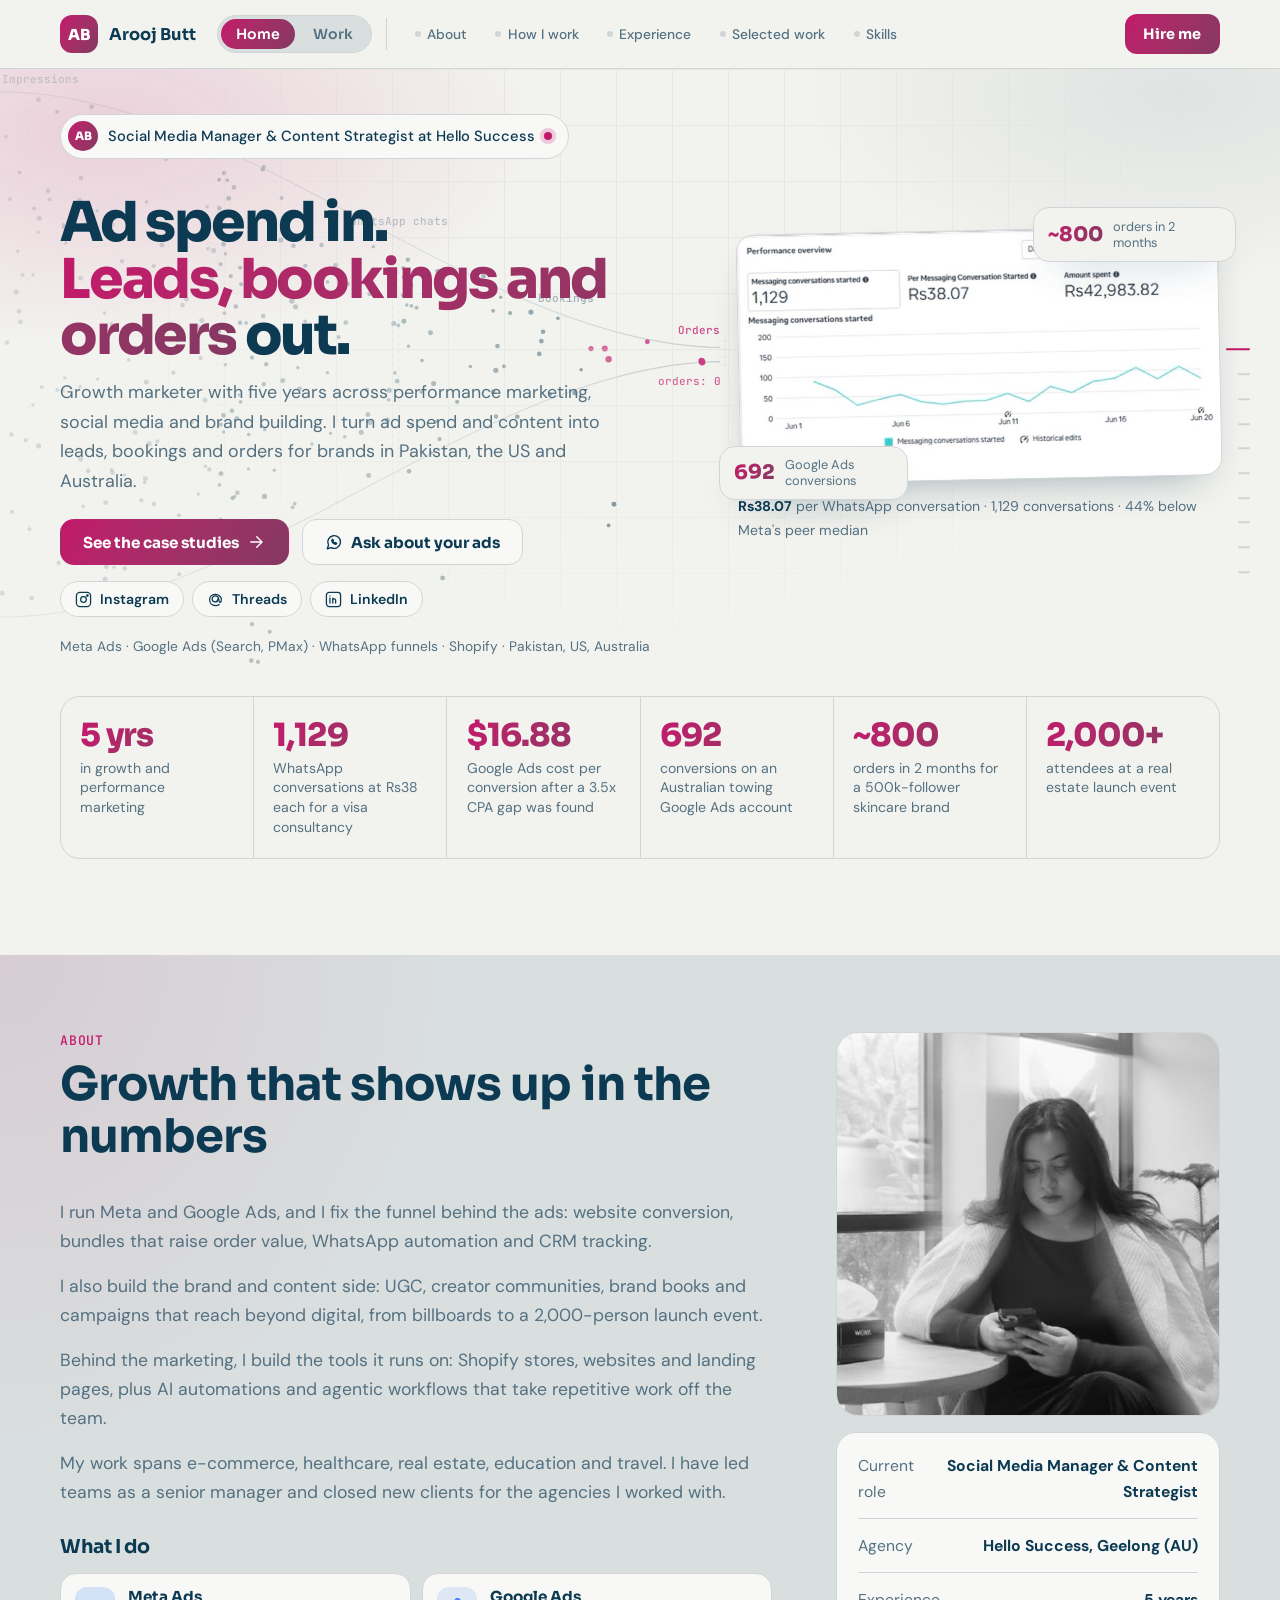
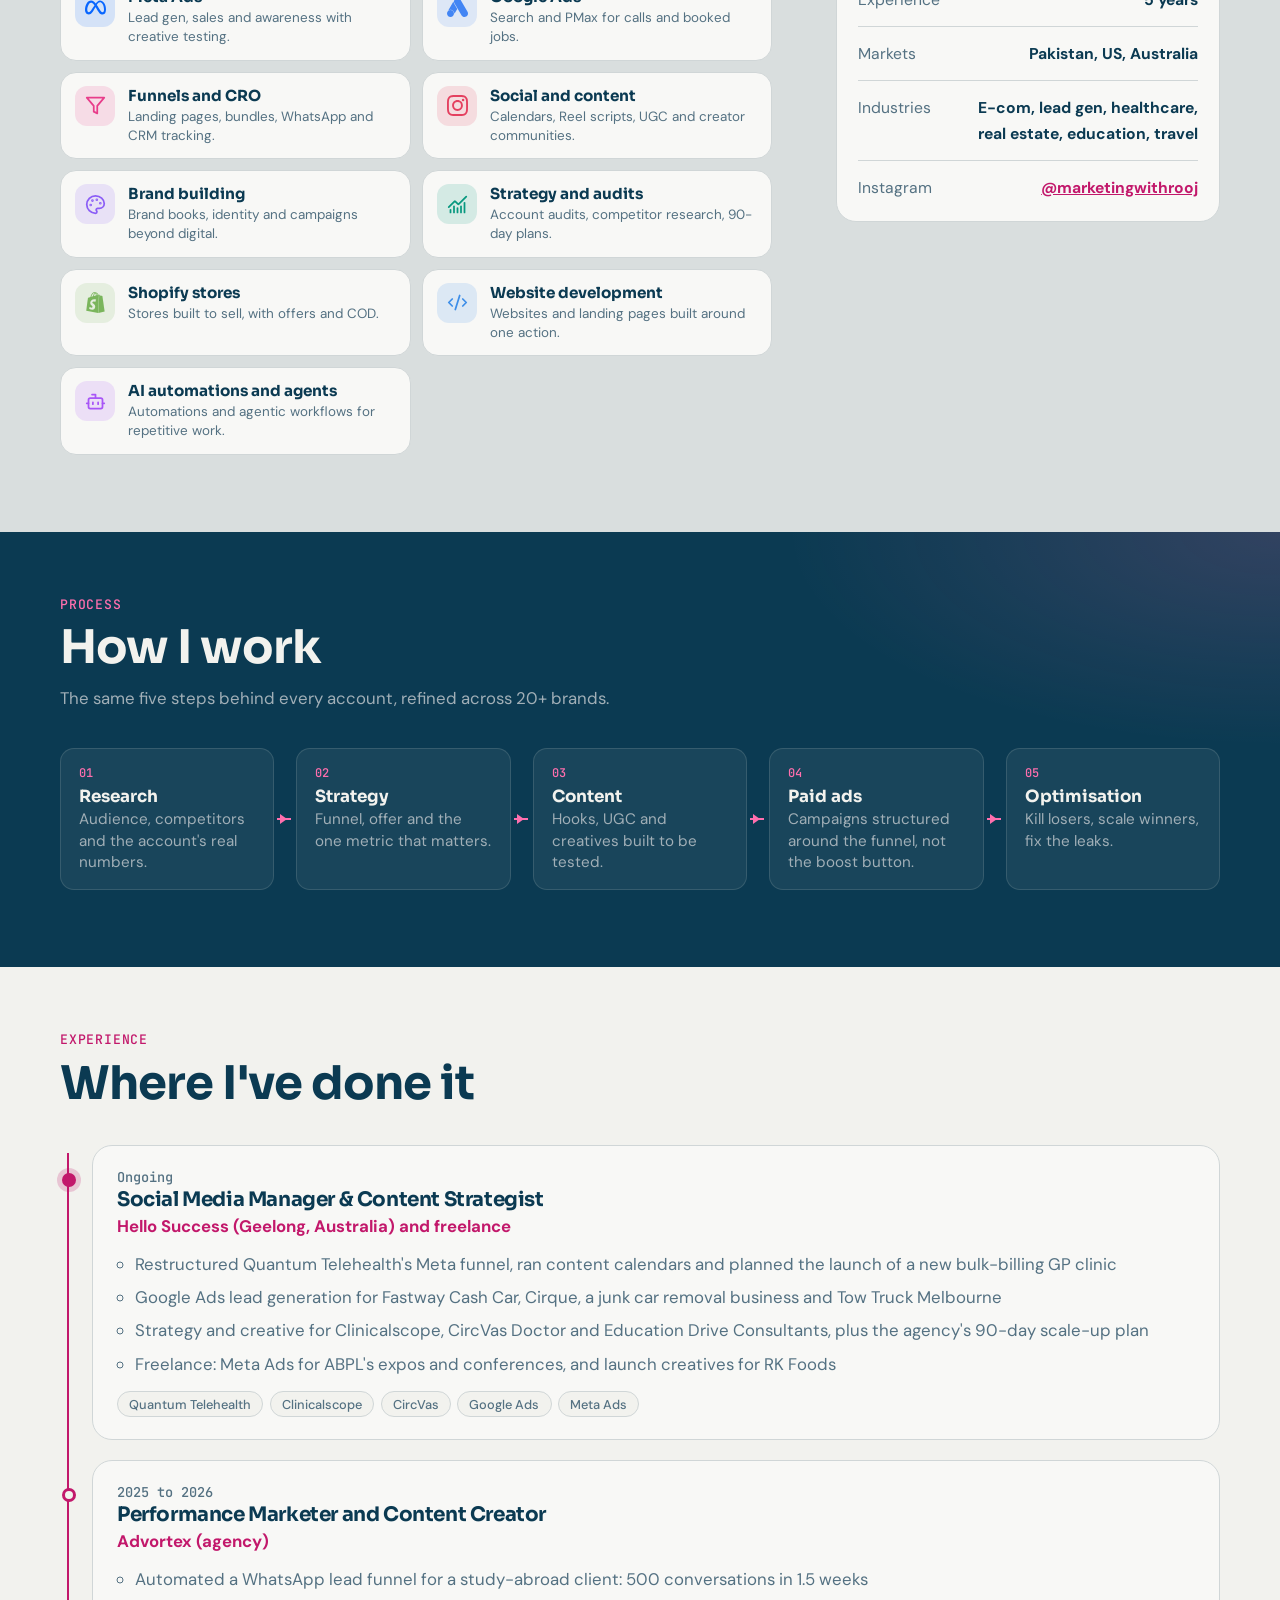
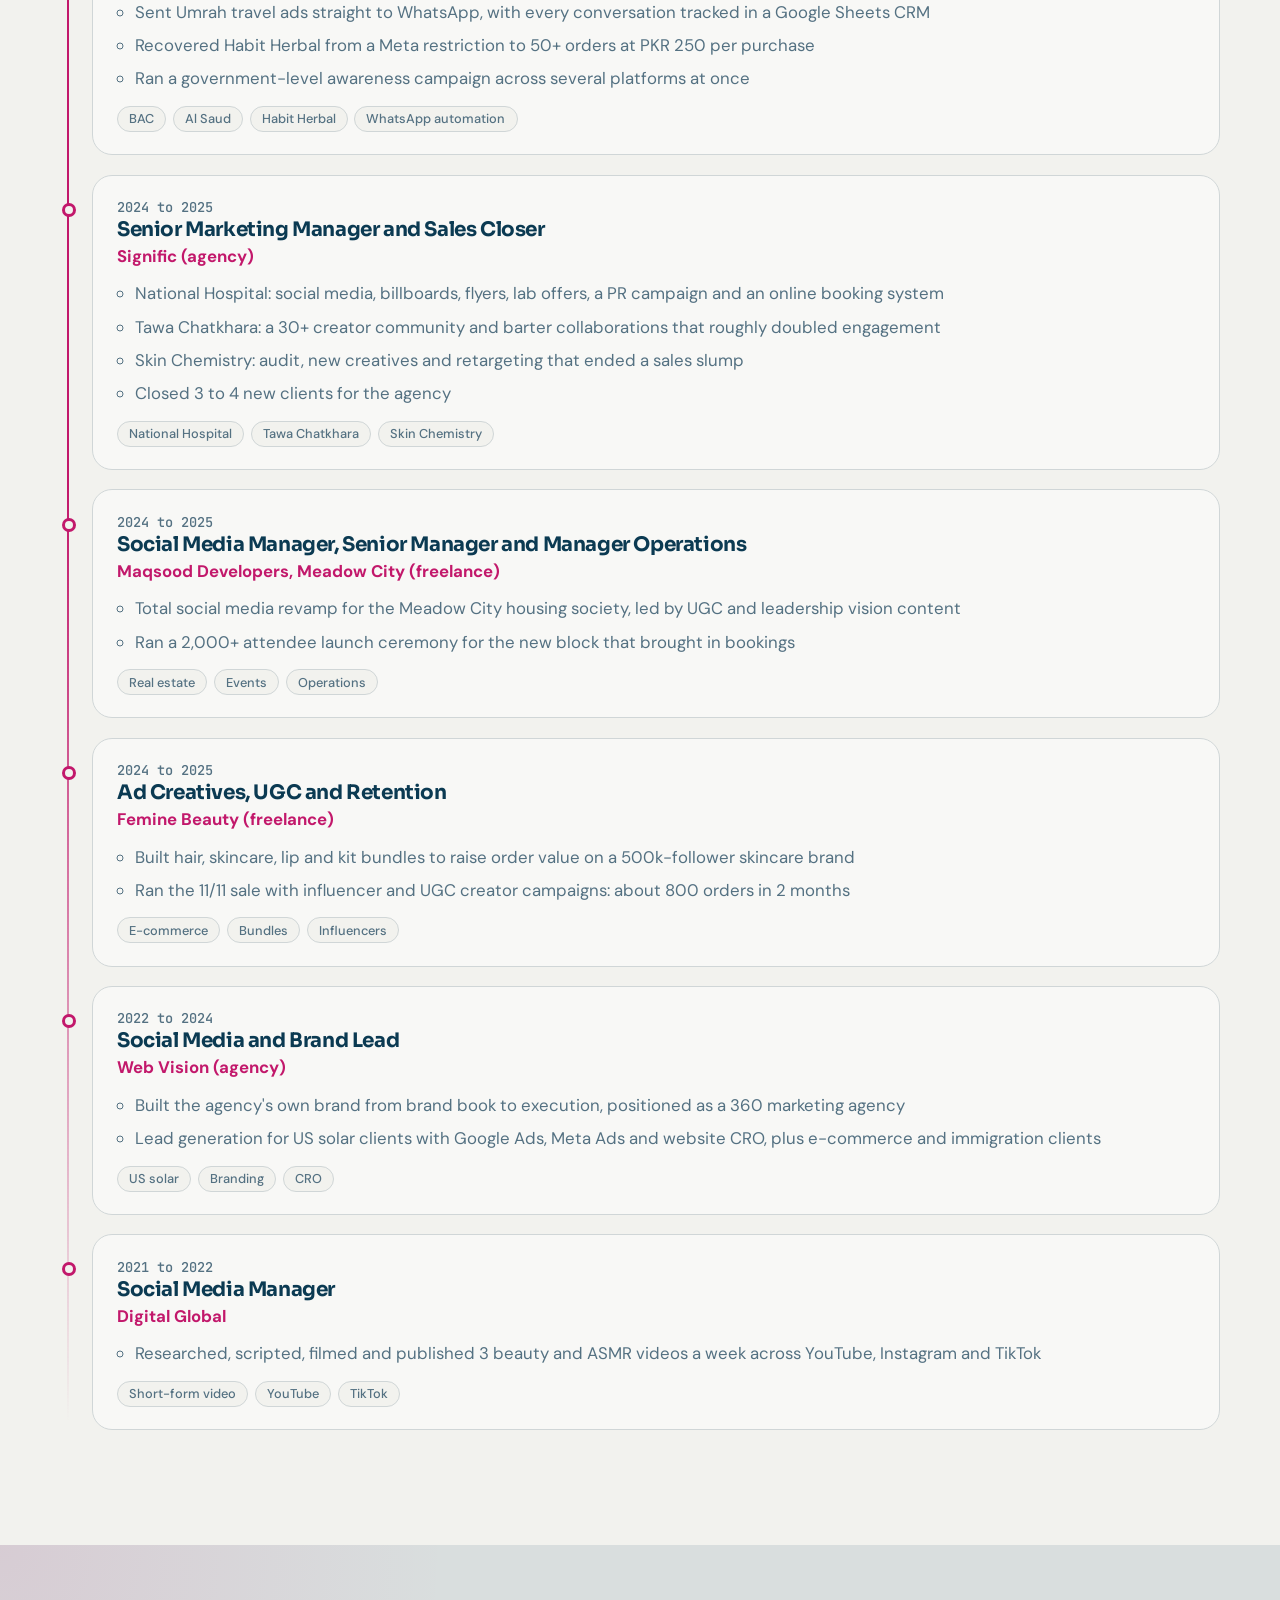
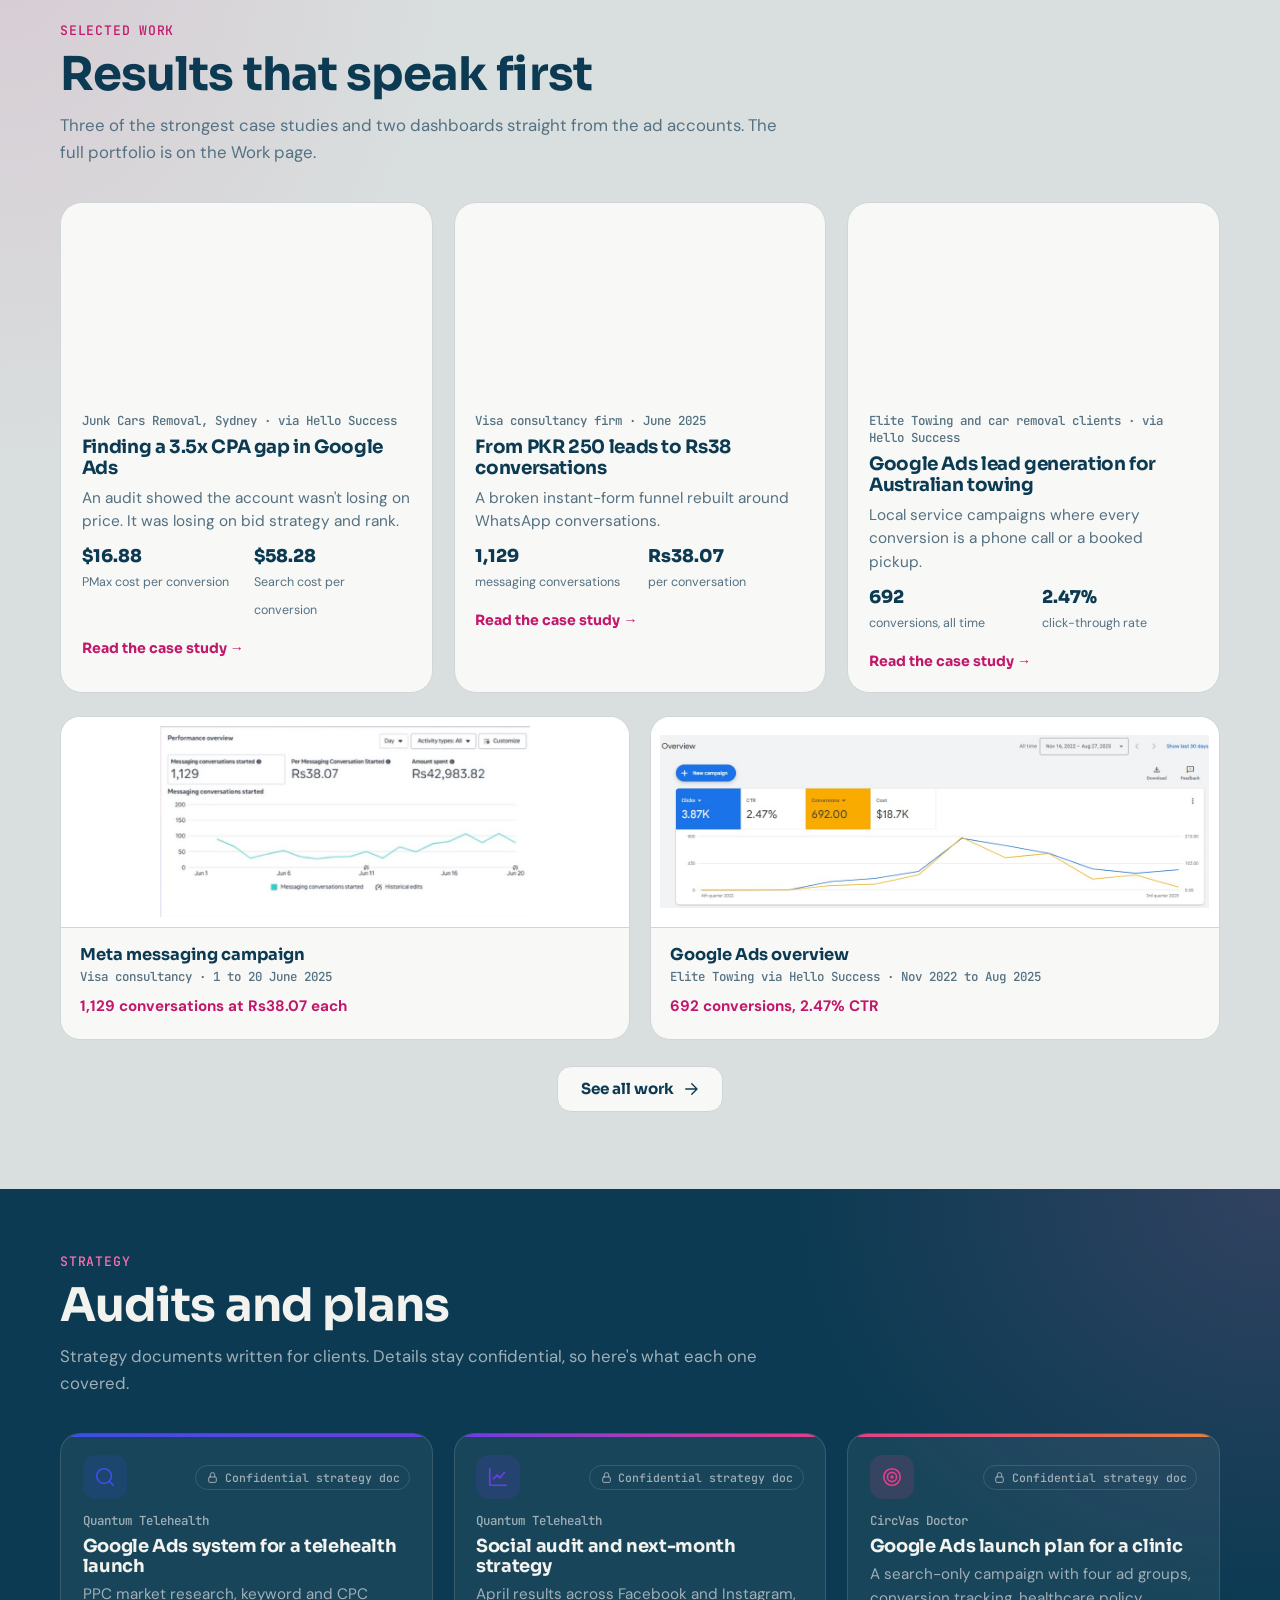
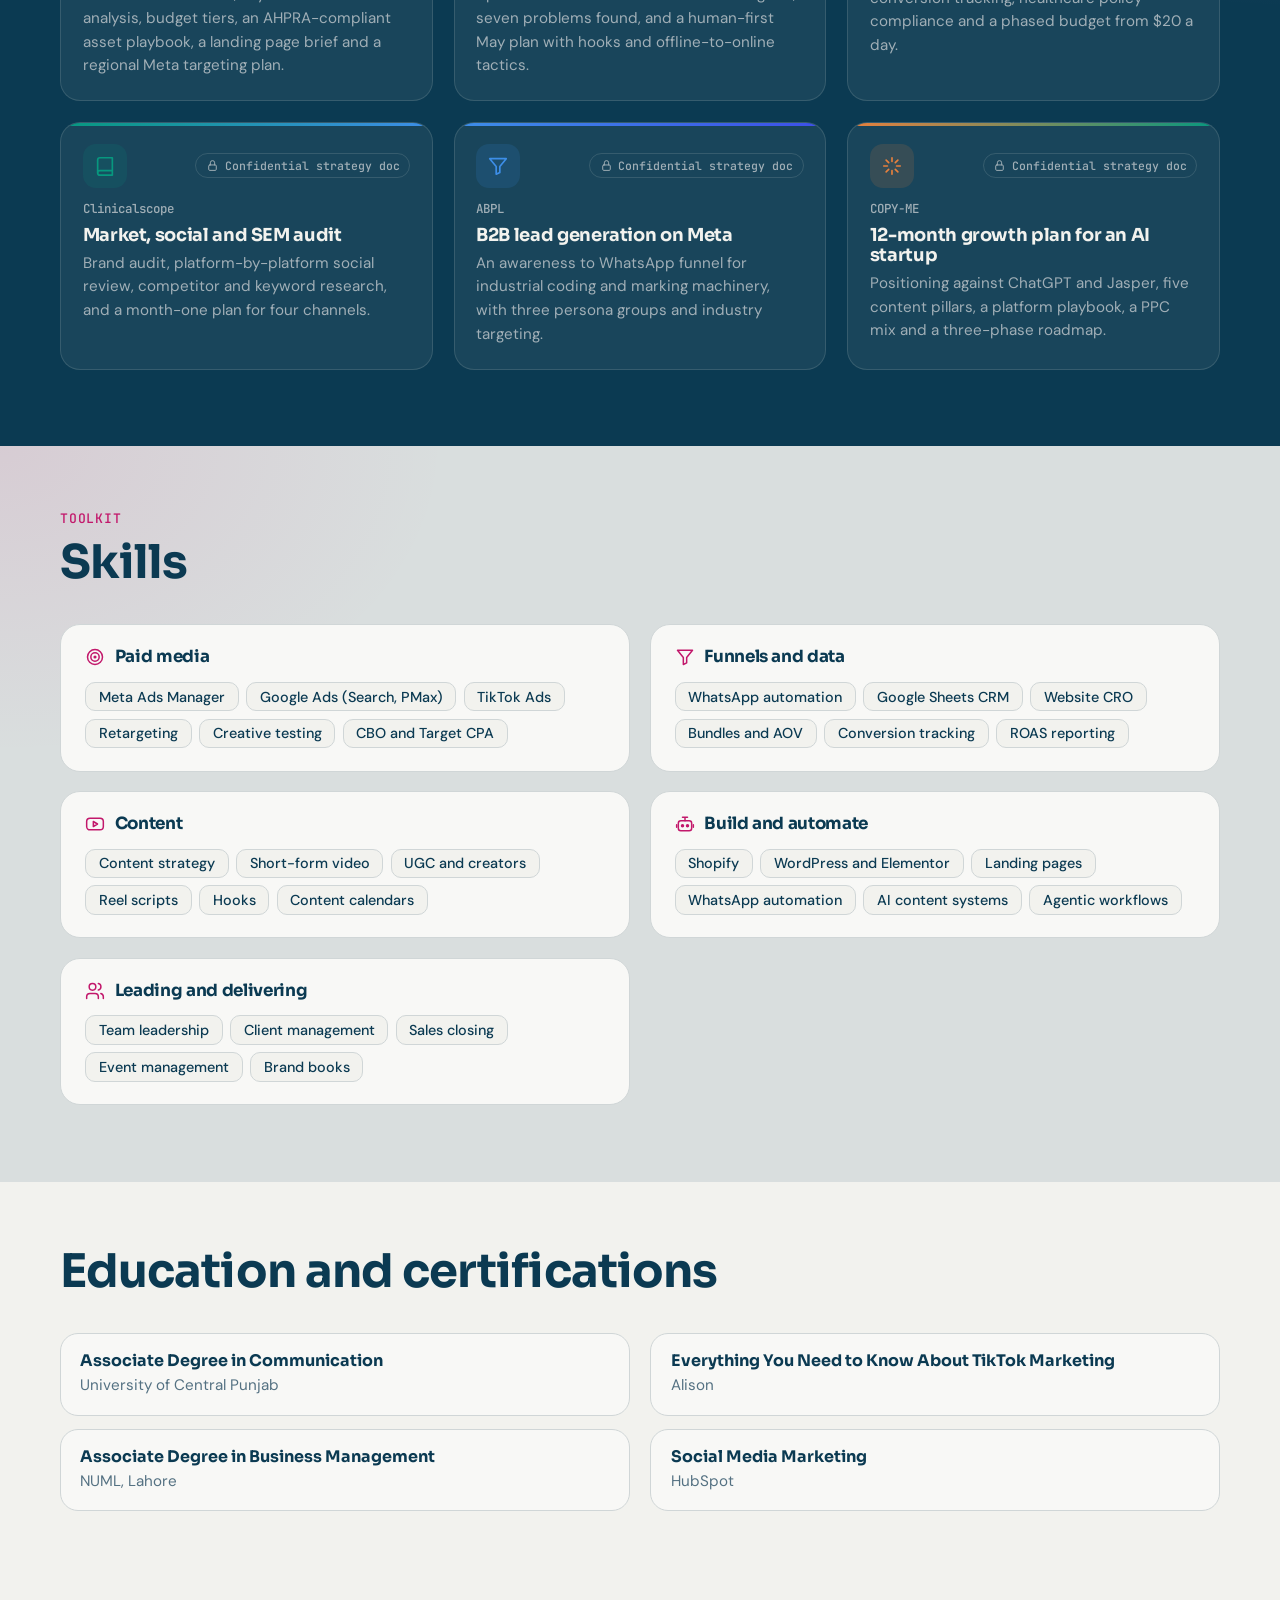
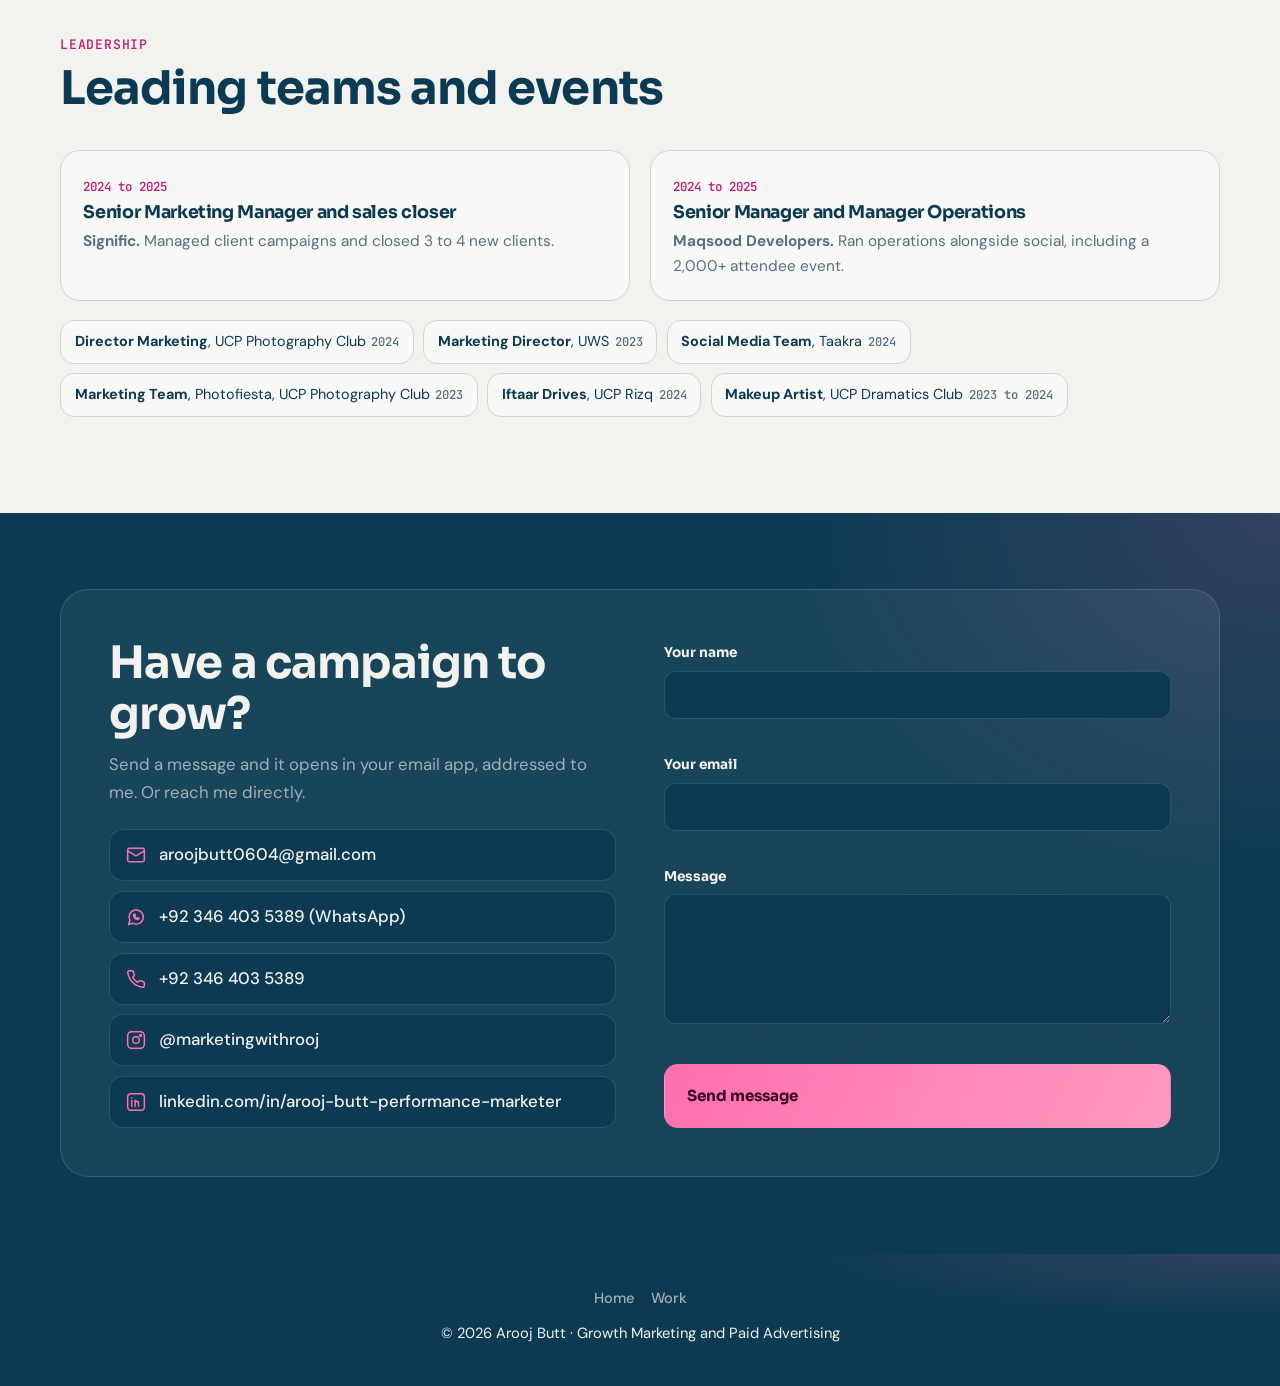
==== commit 4d66e13e: "Add the Funnel animation to the hero background Dots (people who see the ads) stream in from the lef" ====
--- a/index.html
+++ b/index.html
@@ -17,7 +17,7 @@
 <link rel="preconnect" href="https://fonts.googleapis.com">
 <link rel="preconnect" href="https://fonts.gstatic.com" crossorigin>
 <link href="https://fonts.googleapis.com/css2?family=Sora:wght@500;600;700;800&family=DM+Sans:ital,opsz,wght@0,9..40,400;0,9..40,500;0,9..40,700&family=JetBrains+Mono:wght@400;500&display=swap" rel="stylesheet">
-<link rel="stylesheet" href="assets/css/style.css?v=28">
+<link rel="stylesheet" href="assets/css/style.css?v=34">
 </head>
 <body data-page="index">
 <a class="skip" href="#main">Skip to content</a>
@@ -39,6 +39,7 @@
 
 <main id="main">
 <section class="hero phero" id="top" data-label="Intro">
+  <canvas id="heroFx" aria-hidden="true"></canvas>
   <div class="wrap phero-grid">
     <div class="phero-txt">
       <div class="status"><b>AB</b><span id="statusText"></span><span class="dot" aria-hidden="true"></span></div>
@@ -159,7 +160,8 @@
 </dialog>
 
 <noscript><p style="text-align:center;padding:2rem">This portfolio needs JavaScript to show its work. Email <a href="mailto:aroojbutt0604@gmail.com">aroojbutt0604@gmail.com</a>.</p></noscript>
-<script src="assets/js/content.js?v=28"></script>
-<script src="assets/js/main.js?v=28"></script>
+<script src="assets/js/content.js?v=34"></script>
+<script src="assets/js/main.js?v=34"></script>
+<script src="assets/js/herofx.js?v=34"></script>
 </body>
 </html>
--- a/assets/css/style.css
+++ b/assets/css/style.css
@@ -644,3 +644,10 @@
 :root[data-palette] :is(#how-i-work,#strategy,#contact,#results,#about,#featured,#skills,#websites){padding-top:clamp(3.2rem,6vw,5rem)!important;padding-bottom:clamp(3.2rem,6vw,5rem)}
 :root[data-palette] :is(#how-i-work,#strategy,#contact,#results,footer.f) + .s,:root[data-palette] :is(#about,#featured,#skills,#websites) + .s{padding-top:clamp(3rem,5vw,4.5rem)!important}
 :root{color-scheme:light}
+
+/* ---------- hero background animation ---------- */
+#heroFx{position:absolute;inset:0;z-index:0;pointer-events:none;
+  -webkit-mask-image:linear-gradient(90deg,rgba(0,0,0,.28) 0%,rgba(0,0,0,.45) 38%,#000 62%);mask-image:linear-gradient(90deg,rgba(0,0,0,.28) 0%,rgba(0,0,0,.45) 38%,#000 62%)}
+@media (max-width:900px){#heroFx{-webkit-mask-image:linear-gradient(180deg,rgba(0,0,0,.25),rgba(0,0,0,.4) 60%,#000);mask-image:linear-gradient(180deg,rgba(0,0,0,.25),rgba(0,0,0,.4) 60%,#000)}}
+.phero .phero-grid{position:relative;z-index:1}
+
